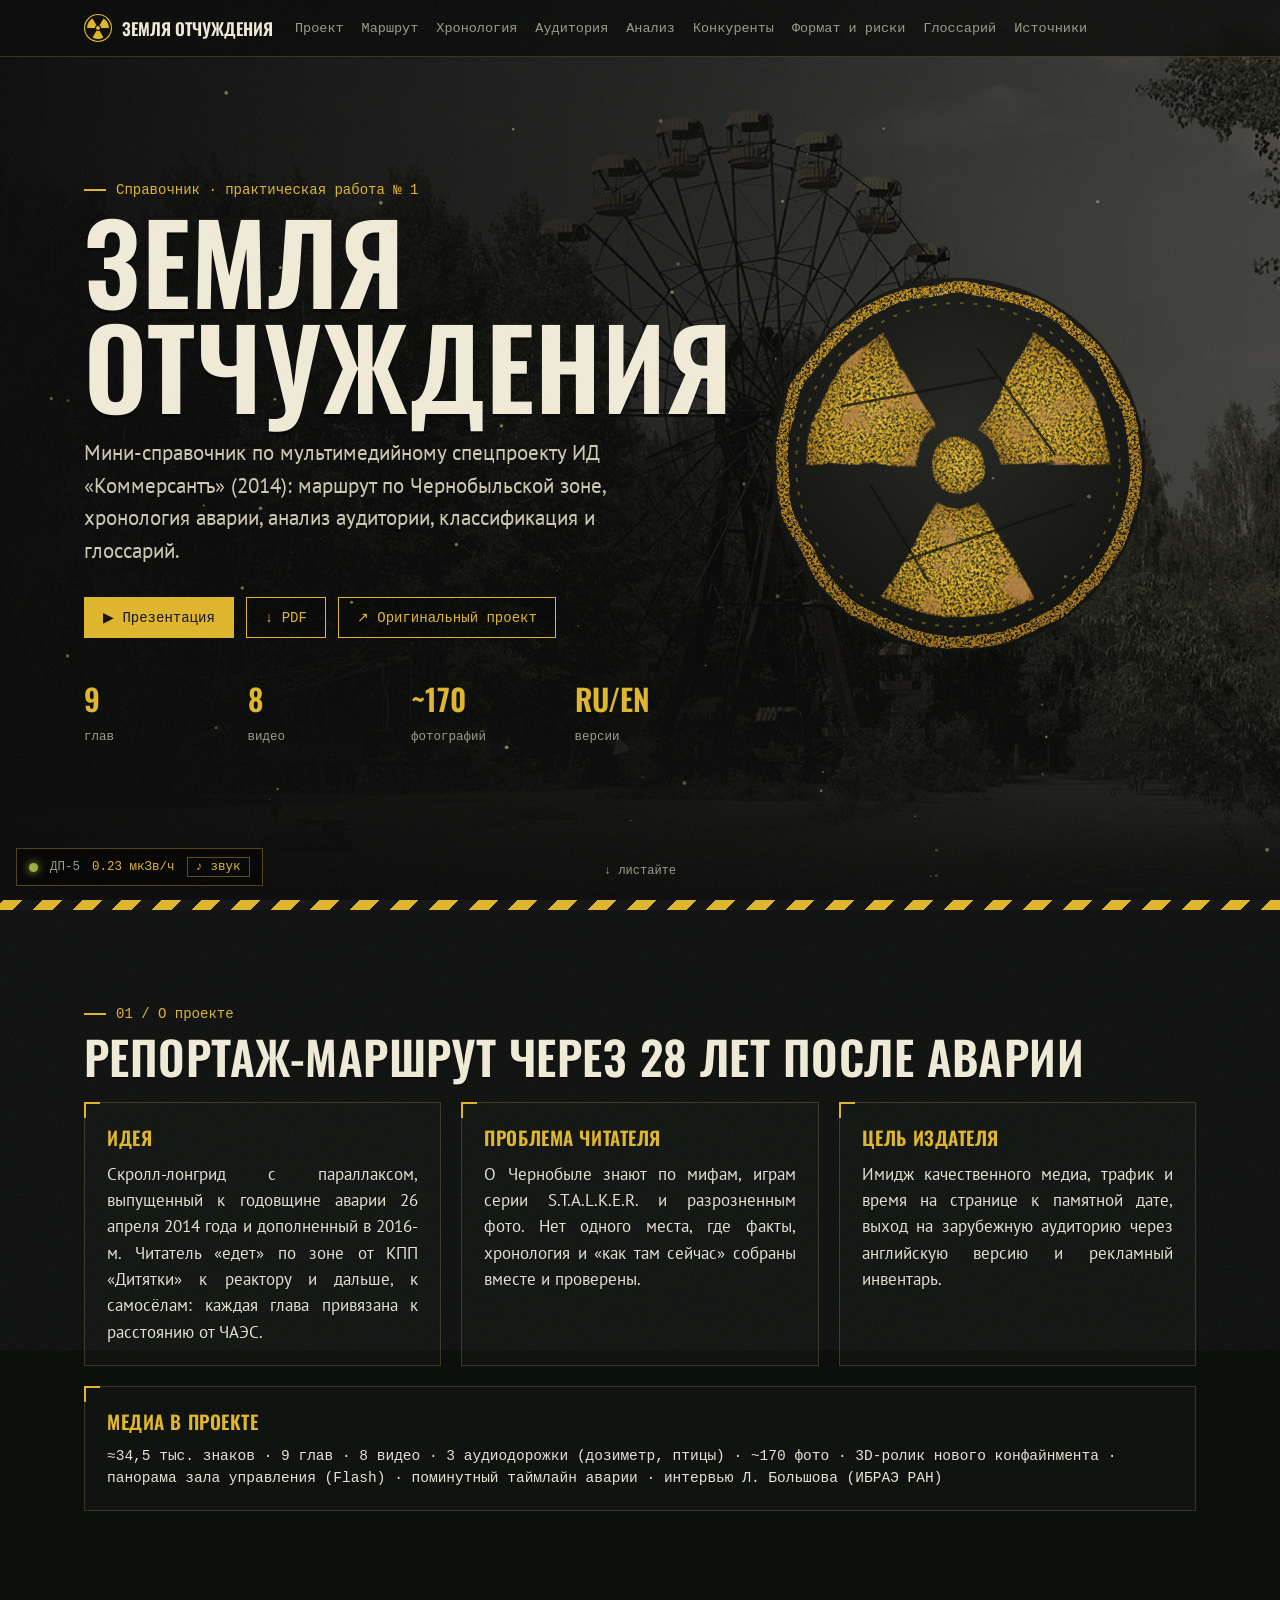
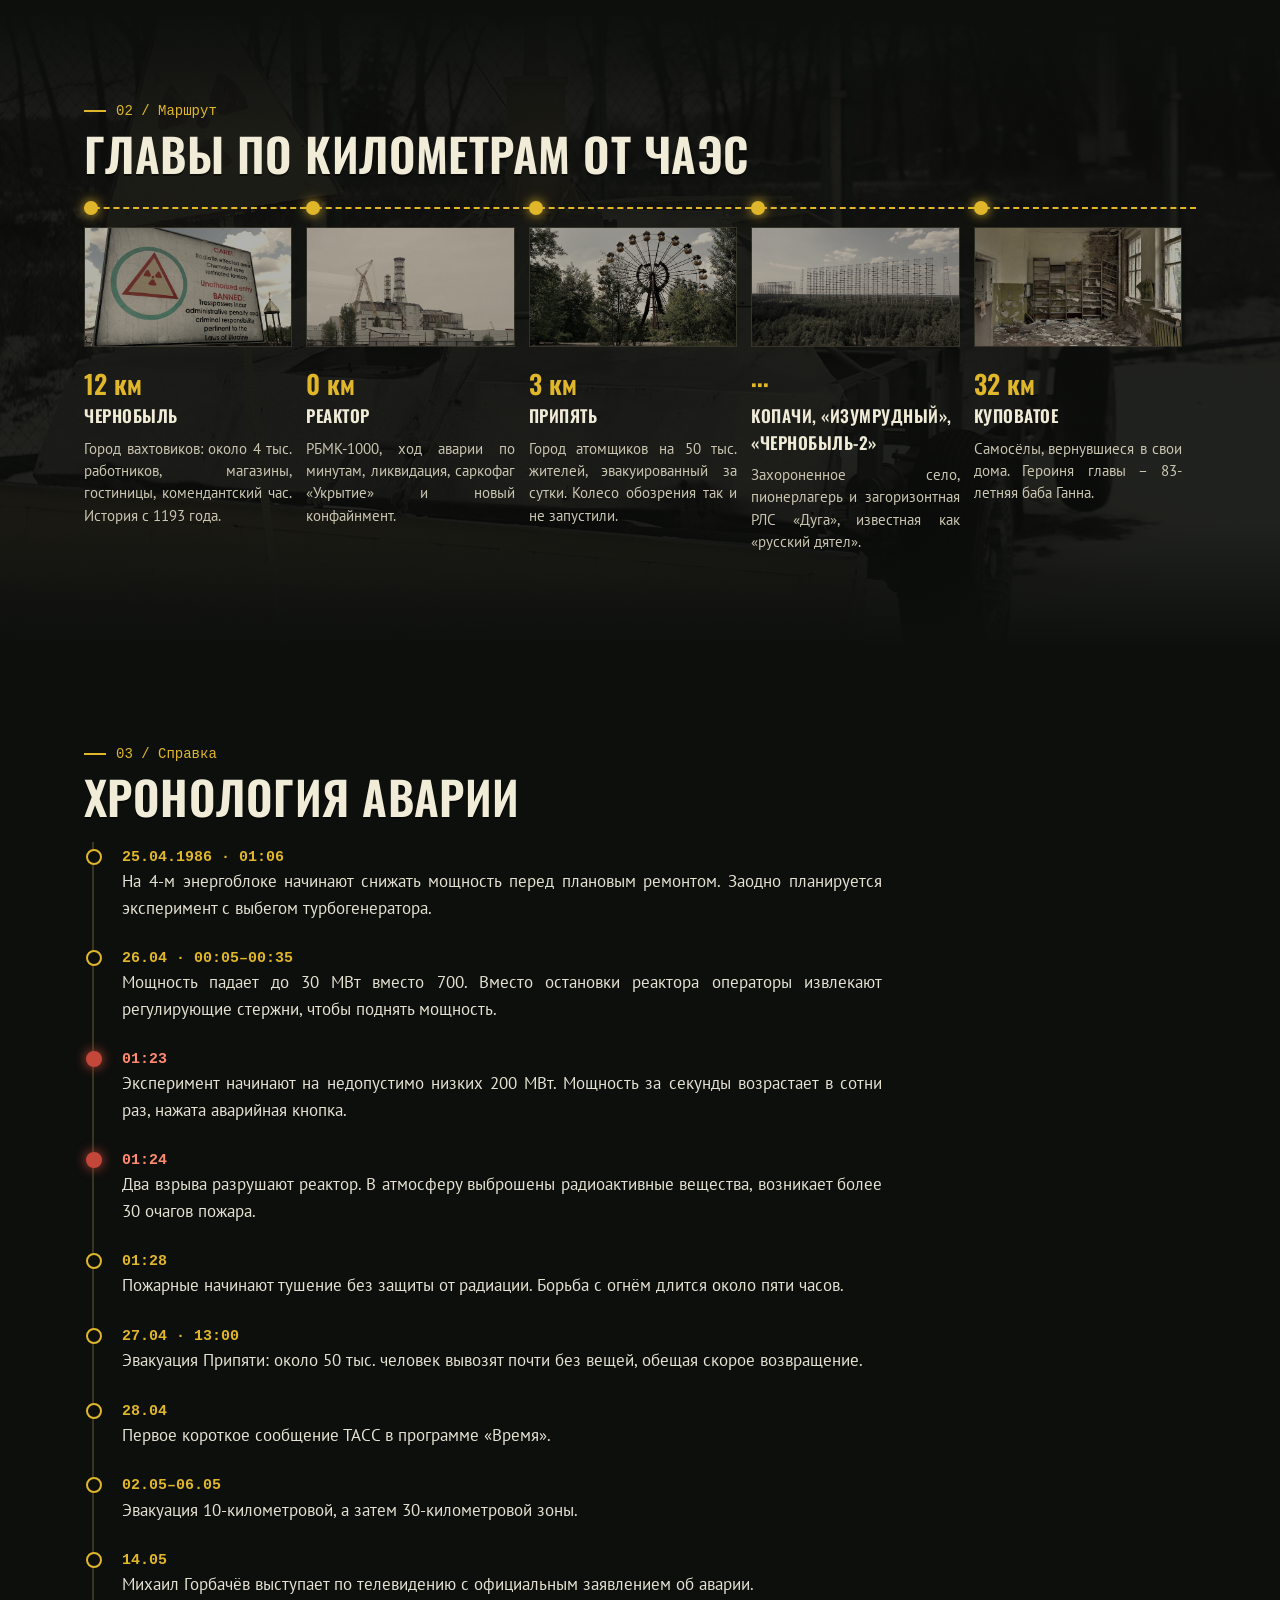
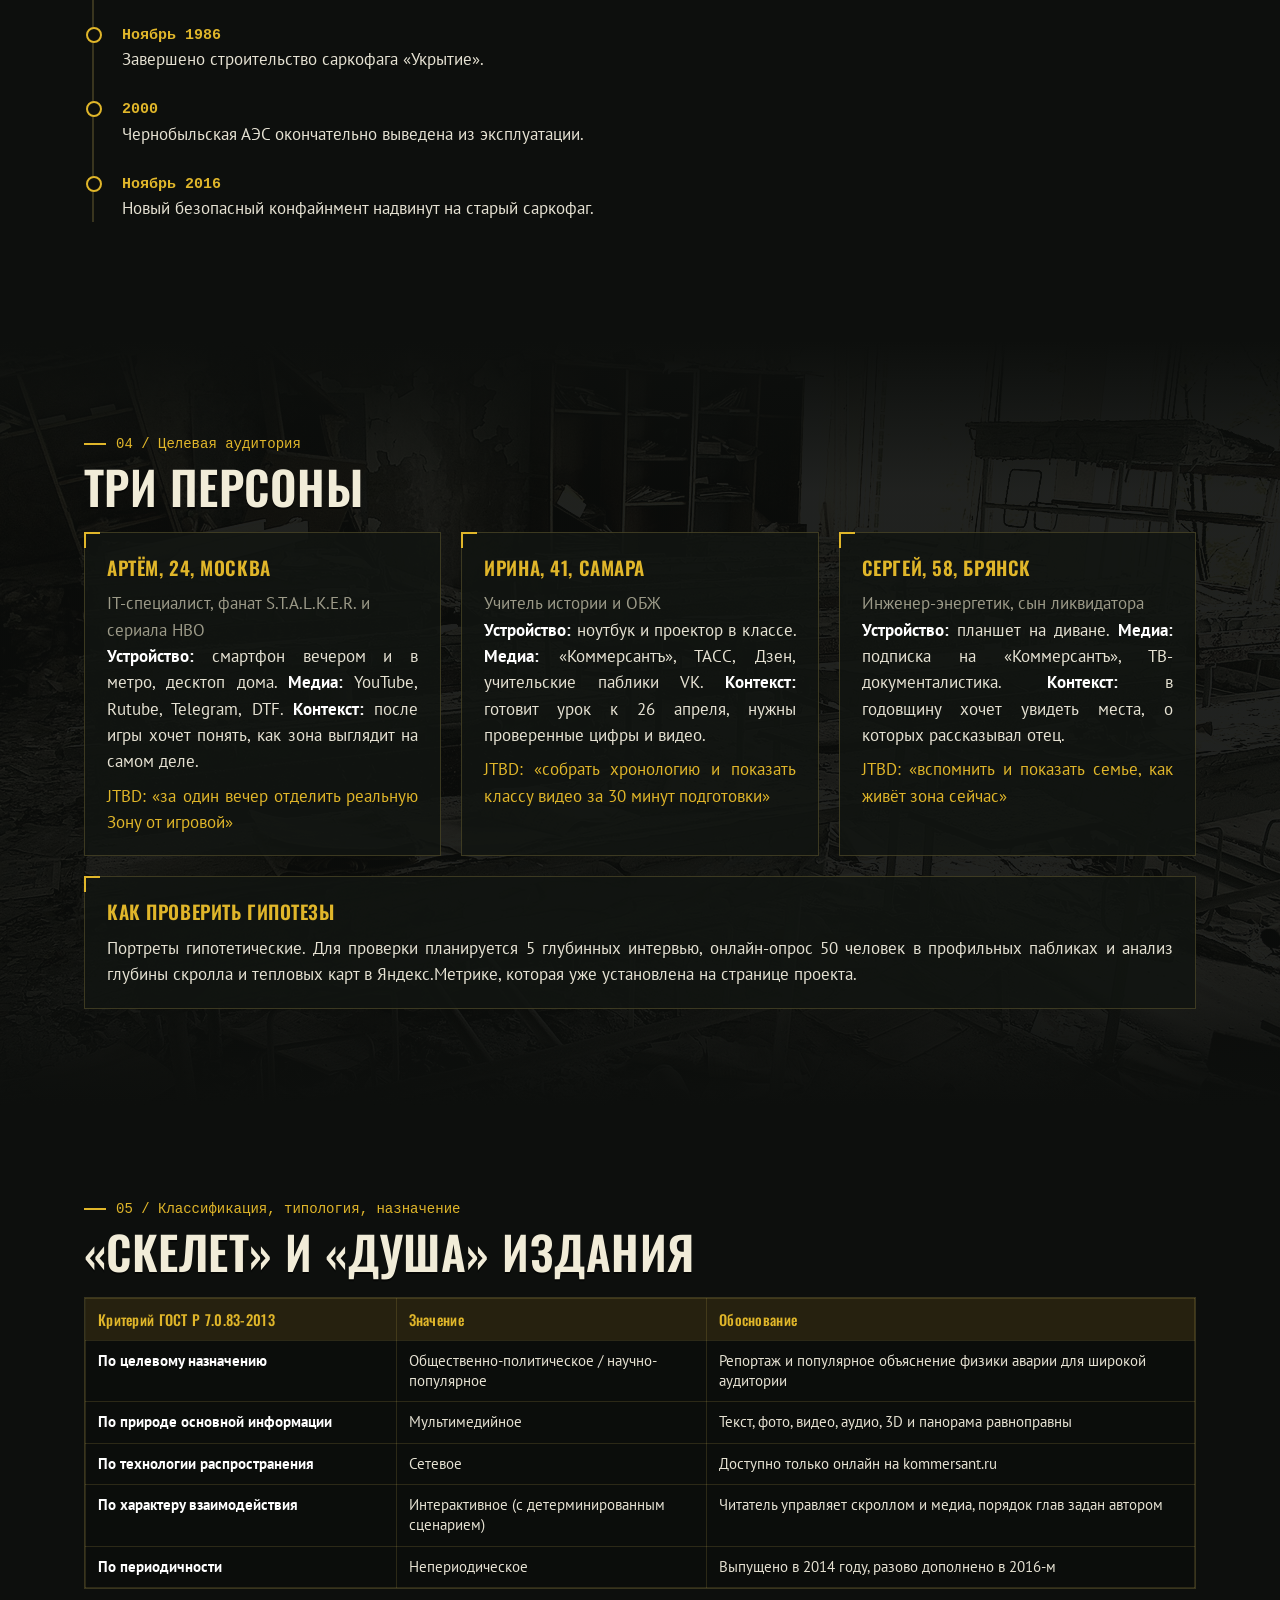
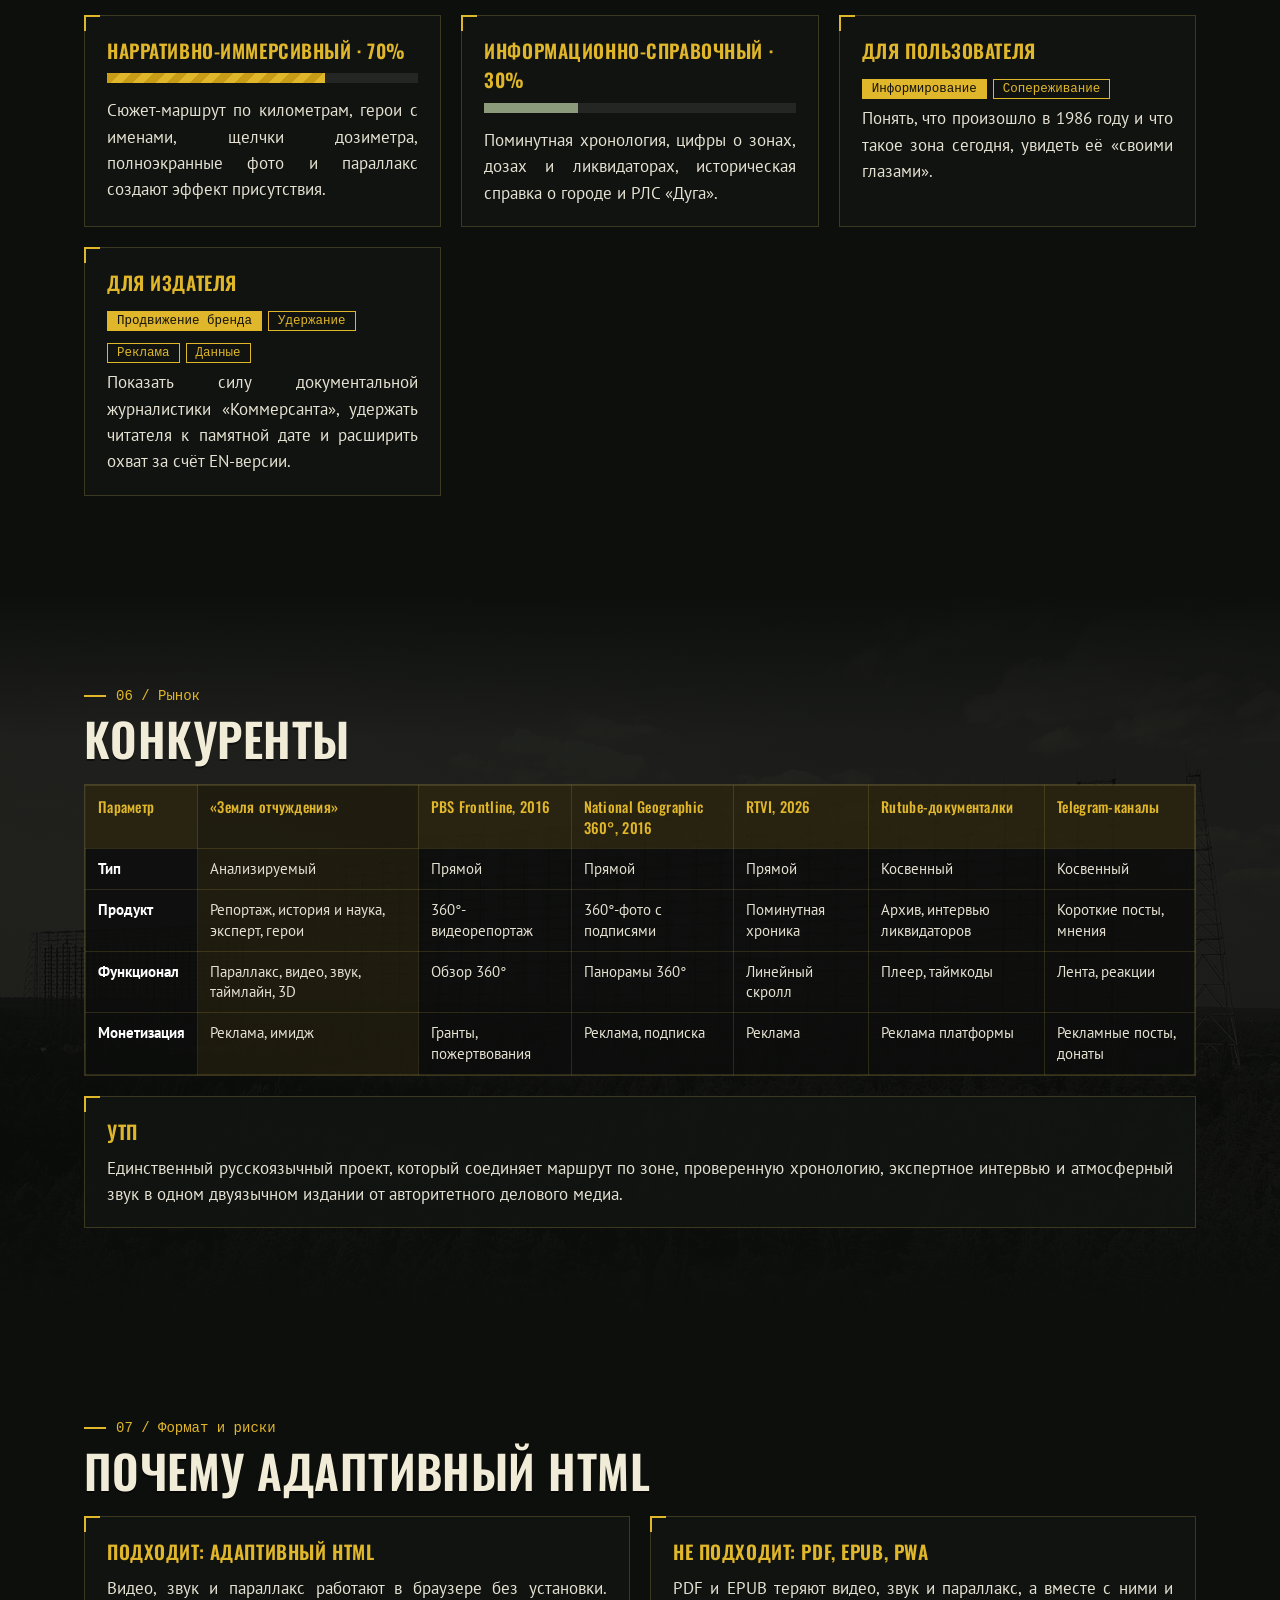
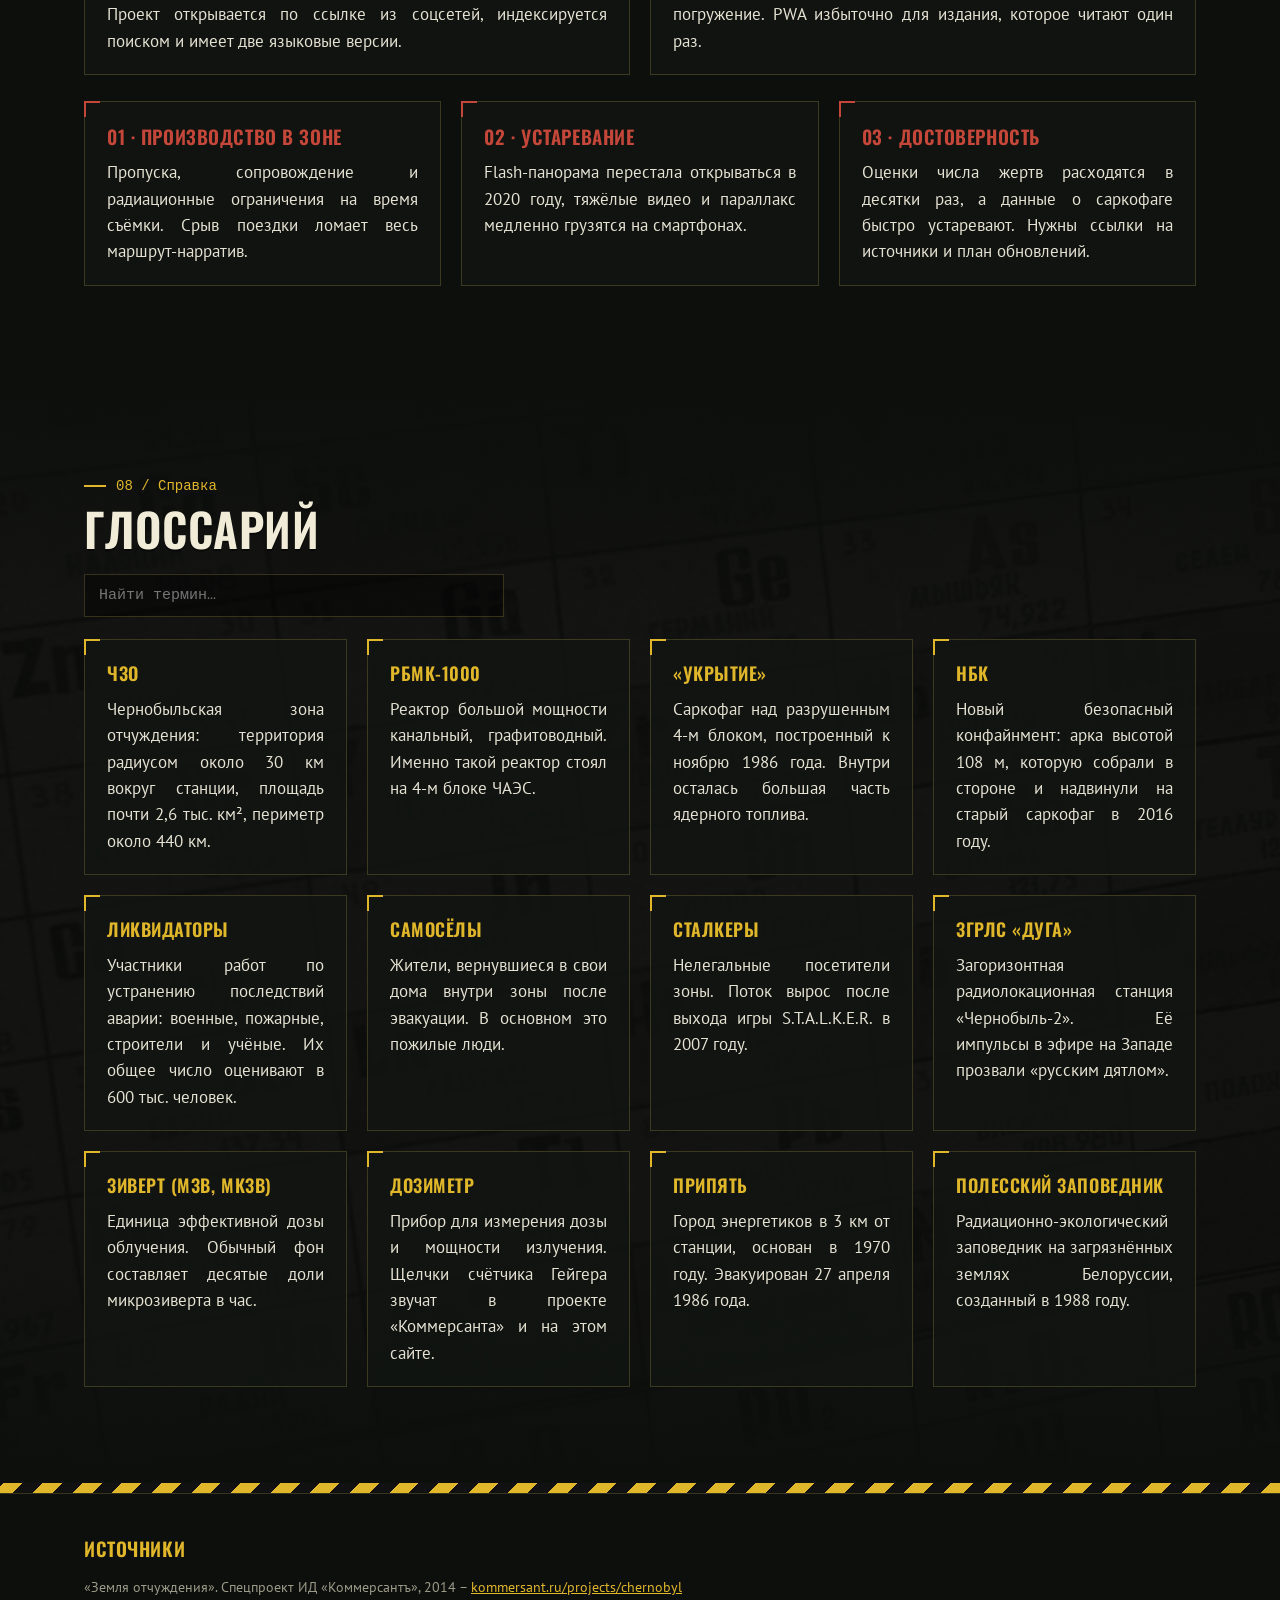
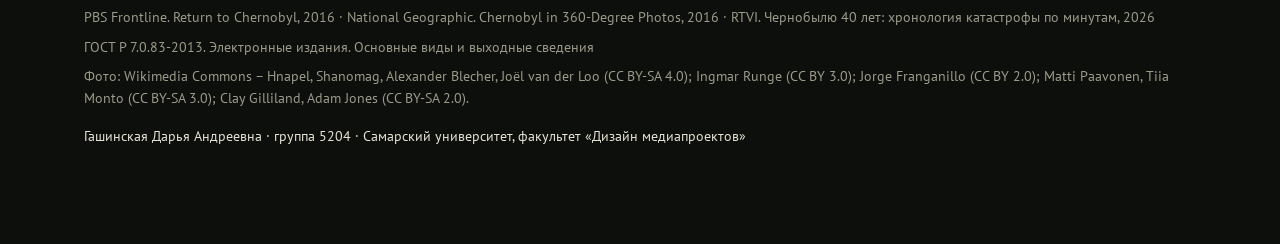
==== index.html @ 079604f8 "Справочник и презентация «Земля отчуждения» Co-Authored-By: Claude Opus 5.5 <noreply@anthropic.com>" ====
<!doctype html>
<html lang="ru">
<head>
<meta charset="utf-8">
<meta name="viewport" content="width=device-width,initial-scale=1">
<title>Земля отчуждения – справочник</title>
<meta name="description" content="Мини-справочник по мультимедийному спецпроекту «Коммерсанта» «Земля отчуждения» (2014): маршрут, хронология аварии, анализ аудитории, классификация и глоссарий.">
<link rel="preconnect" href="https://fonts.googleapis.com">
<link href="https://fonts.googleapis.com/css2?family=Oswald:wght@500;600&family=PT+Sans:wght@400;700&family=PT+Mono&display=swap" rel="stylesheet">
<style>
:root{--bg:#0d0f0d;--panel:rgba(18,21,18,.88);--line:rgba(214,190,90,.22);--ink:#e6e2d3;--muted:#9c9a88;--acc:#e0b62a;--red:#c4473a;--tox:#9bb03a}
*{box-sizing:border-box;margin:0;padding:0}
html{scroll-behavior:smooth;scroll-padding-top:70px}
body{background:var(--bg);color:var(--ink);font:17px/1.55 "PT Sans","Segoe UI",Arial,sans-serif;overflow-x:hidden}
h1,h2,h3{font-family:Oswald,"Arial Narrow",sans-serif;font-weight:600;text-transform:uppercase;letter-spacing:.01em;-webkit-font-smoothing:antialiased;color:#f1ecd8}
h2{font-size:clamp(30px,4.5vw,46px);line-height:1.05;margin-bottom:22px;text-shadow:0 2px 0 rgba(0,0,0,.5)}
h3{font-size:19px;color:var(--acc);margin-bottom:8px;letter-spacing:.03em}
a{color:var(--acc)}
b{color:#fff}
.mono{font-family:"PT Mono",monospace}
.muted{color:var(--muted)}
.wrap{max-width:1160px;margin:0 auto;padding:0 24px}
section{position:relative;padding:96px 0}
.label{font:14px "PT Mono",monospace;color:var(--acc);margin-bottom:10px;display:flex;align-items:center;gap:10px}
.label::before{content:"";width:22px;height:2px;background:var(--acc)}
.card{background:var(--panel);border:1px solid var(--line);padding:20px 22px;position:relative}
.card::before{content:"";position:absolute;left:-1px;top:-1px;width:14px;height:14px;border-left:2px solid var(--acc);border-top:2px solid var(--acc)}
.card p,.card li,.just{text-align:justify;hyphens:auto;-webkit-hyphens:auto}
.grid{display:grid;gap:20px}
.g2{grid-template-columns:repeat(auto-fit,minmax(300px,1fr))}
.g3{grid-template-columns:repeat(auto-fit,minmax(260px,1fr))}
ul{padding-left:20px} li{margin-bottom:6px} li::marker{color:var(--acc)}
.hazard{height:10px;background:repeating-linear-gradient(-45deg,var(--acc) 0 14px,#111 14px 28px);animation:tape 14s linear infinite}
@keyframes tape{to{background-position:396px 0}}
.photo-bg{position:absolute;inset:0;z-index:-1;overflow:hidden}
.photo-bg img{width:100%;height:100%;object-fit:cover;filter:grayscale(.6) sepia(.4) contrast(1.1) brightness(.35)}
.photo-bg::after{content:"";position:absolute;inset:0;background:linear-gradient(180deg,var(--bg) 0%,rgba(13,15,13,.75) 20%,rgba(13,15,13,.75) 80%,var(--bg) 100%)}

/* nav */
nav{position:fixed;top:0;left:0;right:0;z-index:70;background:rgba(8,9,8,.82);backdrop-filter:blur(6px);border-bottom:1px solid var(--line)}
nav .wrap{display:flex;align-items:center;gap:22px;height:56px}
nav .logo{display:flex;align-items:center;gap:10px;font:600 17px Oswald,sans-serif;text-transform:uppercase;color:#f1ecd8;text-decoration:none;white-space:nowrap}
nav .logo svg{width:28px;height:28px}
nav .links{display:flex;gap:18px;overflow-x:auto;scrollbar-width:none;font:13.5px "PT Mono",monospace}
nav .links::-webkit-scrollbar{display:none}
nav .links a{color:var(--muted);text-decoration:none;white-space:nowrap;transition:color .2s}
nav .links a:hover,nav .links a.on{color:var(--acc)}

/* hero */
.hero{min-height:100vh;display:flex;align-items:center;padding:90px 0 60px;overflow:hidden}
.hero .photo-bg img{filter:grayscale(.45) sepia(.45) contrast(1.2) brightness(.5);animation:kb 30s ease-out forwards;object-position:center 40%}
@keyframes kb{from{transform:scale(1.03)}to{transform:scale(1.15) translate(-1.5%,-1%)}}
.hero .photo-bg::after{background:linear-gradient(90deg,rgba(8,9,8,.96) 0%,rgba(8,9,8,.7) 50%,rgba(8,9,8,.3) 100%),linear-gradient(0deg,var(--bg) 0%,transparent 30%)}
.hero .wrap{display:grid;grid-template-columns:1.25fr .9fr;align-items:center;gap:30px;width:100%}
.hero h1{font-size:clamp(54px,9vw,110px);line-height:.95;margin-bottom:20px;text-shadow:0 3px 0 rgba(0,0,0,.55)}
.hero .sub{font-size:clamp(17px,2vw,21px);color:#cfc9b2;max-width:600px}
.hero .rad{width:100%;max-width:420px;justify-self:center;animation:pulse 3.2s ease-in-out infinite}
.hero .rad .spin{animation:spin 60s linear infinite;transform-origin:100px 100px}
@keyframes spin{to{transform:rotate(360deg)}}
@keyframes pulse{0%,100%{filter:drop-shadow(0 0 12px rgba(224,182,42,.25))}50%{filter:drop-shadow(0 0 36px rgba(224,182,42,.6))}}
.btns{display:flex;flex-wrap:wrap;gap:12px;margin-top:30px}
.btn{display:inline-flex;align-items:center;gap:8px;padding:11px 18px;border:1px solid var(--acc);color:var(--acc);text-decoration:none;font:14px "PT Mono",monospace;transition:.2s;background:rgba(0,0,0,.35)}
.btn:hover,.btn.solid{background:var(--acc);color:#111}
.btn.solid:hover{background:#f2c936}
.stats{display:grid;grid-template-columns:repeat(4,1fr);gap:14px;margin-top:38px;max-width:640px}
.stat b{display:block;font:600 30px Oswald,sans-serif;color:var(--acc)}
.stat span{font:12.5px "PT Mono",monospace;color:var(--muted)}
.scroll{position:absolute;left:50%;bottom:22px;transform:translateX(-50%);font:12px "PT Mono",monospace;color:var(--muted);animation:bob 2s infinite}
@keyframes bob{50%{transform:translate(-50%,6px)}}

/* route */
.track{display:grid;grid-template-columns:repeat(5,1fr);gap:0;margin-top:30px}
.stop{border-top:2px dashed var(--acc);padding:18px 14px 0 0;position:relative}
.stop::before{content:"";position:absolute;top:-8px;left:0;width:14px;height:14px;border-radius:50%;background:var(--acc);box-shadow:0 0 12px var(--acc);animation:blink 1.8s infinite}
.stop:nth-child(2)::before{animation-delay:.3s}.stop:nth-child(3)::before{animation-delay:.6s}.stop:nth-child(4)::before{animation-delay:.9s}.stop:nth-child(5)::before{animation-delay:1.2s}
@keyframes blink{50%{opacity:.25;box-shadow:none}}
.stop .km{font:600 26px Oswald,sans-serif;color:var(--acc)}
.stop h3{color:#f1ecd8;font-size:17px}
.stop p{font-size:14.5px;color:#cbc6b2;text-align:justify;hyphens:auto}
.stop img{width:100%;height:120px;object-fit:cover;filter:grayscale(.5) sepia(.35) brightness(.7);margin-bottom:10px;border:1px solid var(--line)}

/* timeline */
.tl{position:relative;margin-left:8px;border-left:2px solid var(--line);padding-left:28px}
.ev{position:relative;margin-bottom:22px}
.ev::before{content:"";position:absolute;left:-36px;top:7px;width:12px;height:12px;background:var(--bg);border:2px solid var(--acc);border-radius:50%}
.ev.hot::before{background:var(--red);border-color:var(--red);box-shadow:0 0 12px var(--red)}
.ev time{font:600 15px "PT Mono",monospace;color:var(--acc)}
.ev.hot time{color:#ff8a70}
.ev p{max-width:760px;text-align:justify;hyphens:auto}

/* tables */
.tbl{overflow-x:auto;border:1px solid var(--line)}
table{border-collapse:collapse;width:100%;min-width:760px;background:rgba(12,14,12,.85)}
th,td{border:1px solid rgba(214,190,90,.16);padding:10px 12px;text-align:left;vertical-align:top;font-size:14.5px;line-height:1.4}
th{background:rgba(224,182,42,.12);color:var(--acc);font:500 14.5px Oswald,sans-serif;letter-spacing:.02em}
td.hl,th.hl{background:rgba(224,182,42,.08)}
.bar{height:10px;background:rgba(255,255,255,.08);margin:6px 0 14px}
.bar i{display:block;height:100%;background:repeating-linear-gradient(-45deg,var(--acc) 0 8px,#c99c18 8px 16px)}
.tag{display:inline-block;font:12.5px "PT Mono",monospace;border:1px solid var(--acc);color:var(--acc);padding:2px 9px;margin:0 6px 6px 0}
.tag.on{background:var(--acc);color:#111}
.risk::before{border-color:var(--red)} .risk h3{color:var(--red)}

/* glossary */
.search{width:100%;max-width:420px;padding:12px 14px;background:rgba(0,0,0,.4);border:1px solid var(--line);color:var(--ink);font:15px "PT Mono",monospace;margin-bottom:22px;outline:none}
.search:focus{border-color:var(--acc)}
.term h3{font-size:18px}
.term.hide{display:none}
.empty{display:none;color:var(--muted);font-family:"PT Mono",monospace}

/* reveal */
.rv{opacity:0;transform:translateY(22px);transition:opacity .8s ease,transform .8s cubic-bezier(.2,.7,.2,1)}
.rv.in{opacity:1;transform:none}

/* atmosphere */
#grain{position:fixed;inset:-50%;z-index:80;pointer-events:none;opacity:.07;background-image:url("data:image/svg+xml,%3Csvg xmlns='http://www.w3.org/2000/svg' width='220' height='220'%3E%3Cfilter id='n'%3E%3CfeTurbulence type='fractalNoise' baseFrequency='.85' numOctaves='3' stitchTiles='stitch'/%3E%3C/filter%3E%3Crect width='100%25' height='100%25' filter='url(%23n)'/%3E%3C/svg%3E");animation:grain .5s steps(4) infinite}
@keyframes grain{0%{transform:translate(0,0)}25%{transform:translate(-3%,2%)}50%{transform:translate(2%,-3%)}75%{transform:translate(-2%,-1%)}}
#dust{position:fixed;inset:0;z-index:60;pointer-events:none}
#hud{position:fixed;left:16px;bottom:14px;z-index:75;font:12.5px "PT Mono",monospace;color:var(--acc);background:rgba(0,0,0,.7);border:1px solid rgba(224,182,42,.35);padding:8px 12px;display:flex;gap:12px;align-items:center}
#hud .dot{width:9px;height:9px;border-radius:50%;background:var(--tox);box-shadow:0 0 8px var(--tox);transition:transform .06s}
#hud.hot .dot{background:var(--red);box-shadow:0 0 10px var(--red)} #hud.hot #dose{color:#ff8a70}
#hud button{background:none;border:1px solid rgba(224,182,42,.4);color:var(--acc);font:inherit;padding:2px 8px;cursor:pointer}
#hud button:hover{background:rgba(224,182,42,.15)}
footer{padding:40px 0 90px;border-top:1px solid var(--line);font-size:14px;color:var(--muted)}
footer p{margin-bottom:8px}

@media (max-width:860px){
  section{padding:70px 0}
  .hero .wrap{grid-template-columns:1fr}
  .hero .rad{max-width:240px;order:-1}
  .stats{grid-template-columns:repeat(2,1fr)}
  .track{grid-template-columns:1fr;gap:26px}
  .stop{border-top:none;border-left:2px dashed var(--acc);padding:0 0 0 22px}
  .stop::before{left:-8px;top:4px}
  nav .logo span{display:none}
}
@media (prefers-reduced-motion:reduce){*{animation:none!important;transition:none!important}.rv{opacity:1;transform:none}}
</style>
</head>
<body>

<svg width="0" height="0" style="position:absolute" aria-hidden="true">
  <defs>
    <filter id="wear" x="-5%" y="-5%" width="110%" height="110%">
      <feTurbulence type="fractalNoise" baseFrequency="0.85" numOctaves="2" seed="11" result="n"/>
      <feColorMatrix in="n" type="matrix" values="0 0 0 0 0  0 0 0 0 0  0 0 0 0 0  0 0 0 -3.2 2.25" result="mask"/>
      <feComposite in="SourceGraphic" in2="mask" operator="in" result="worn"/>
      <feTurbulence type="fractalNoise" baseFrequency="0.03" numOctaves="3" seed="4" result="w"/>
      <feDisplacementMap in="worn" in2="w" scale="5" xChannelSelector="R" yChannelSelector="G"/>
    </filter>
    <filter id="rust" x="0" y="0" width="100%" height="100%">
      <feTurbulence type="fractalNoise" baseFrequency="0.045" numOctaves="4" seed="7" result="t"/>
      <feColorMatrix in="t" type="matrix" values="0 0 0 0 0.45  0 0 0 0 0.22  0 0 0 0 0.06  0 0 0 -5 2.3" result="spots"/>
      <feComposite in="spots" in2="SourceAlpha" operator="in"/>
    </filter>
    <radialGradient id="paint" cx="50%" cy="45%" r="60%"><stop offset="0" stop-color="#f2c936"/><stop offset=".65" stop-color="#d9a624"/><stop offset="1" stop-color="#9a6a1a"/></radialGradient>
    <radialGradient id="disc" cx="50%" cy="40%" r="65%"><stop offset="0" stop-color="#232520"/><stop offset="1" stop-color="#0b0c0a"/></radialGradient>
    <g id="blades">
      <path id="blade" d="M89 80.95 L61 32.45 A78 78 0 0 1 139 32.45 L111 80.95 A22 22 0 0 0 89 80.95 Z"/>
      <use href="#blade" transform="rotate(120 100 100)"/><use href="#blade" transform="rotate(240 100 100)"/>
      <circle cx="100" cy="100" r="14"/>
    </g>
    <symbol id="radsign" viewBox="0 0 200 200">
      <circle cx="100" cy="100" r="96" fill="url(#disc)"/>
      <circle cx="100" cy="100" r="91" fill="none" stroke="url(#paint)" stroke-width="6" filter="url(#wear)"/>
      <circle cx="100" cy="100" r="83" fill="none" stroke="#e0b62a" stroke-opacity=".35" stroke-width="1" stroke-dasharray="2 5"/>
      <g class="spin">
        <g transform="rotate(60 100 100)">
          <g filter="url(#wear)"><use href="#blades" fill="url(#paint)"/></g>
          <g filter="url(#rust)" opacity=".9"><use href="#blades" fill="#000"/></g>
        </g>
        <g stroke="#0b0c0a" stroke-width="1.3" opacity=".75">
          <line x1="40" y1="70" x2="120" y2="55"/><line x1="70" y1="150" x2="160" y2="120"/>
          <line x1="110" y1="40" x2="150" y2="95"/><line x1="55" y1="110" x2="85" y2="160"/>
        </g>
      </g>
    </symbol>
    <symbol id="radsmall" viewBox="0 0 200 200">
      <circle cx="100" cy="100" r="96" fill="#0b0c0a" stroke="#e0b62a" stroke-width="8"/>
      <g transform="rotate(60 100 100)"><use href="#blades" fill="#e0b62a"/></g>
    </symbol>
  </defs>
</svg>

<nav>
  <div class="wrap">
    <a class="logo" href="#top"><svg><use href="#radsmall"/></svg><span>Земля отчуждения</span></a>
    <div class="links">
      <a href="#project">Проект</a><a href="#route">Маршрут</a><a href="#chronicle">Хронология</a><a href="#audience">Аудитория</a><a href="#analysis">Анализ</a><a href="#market">Конкуренты</a><a href="#format">Формат и риски</a><a href="#glossary">Глоссарий</a><a href="#sources">Источники</a>
    </div>
  </div>
</nav>

<header class="hero" id="top">
  <div class="photo-bg"><img src="img/wheel2.jpg" alt="Колесо обозрения в Припяти"></div>
  <div class="wrap">
    <div>
      <div class="label">Справочник · практическая работа № 1</div>
      <h1>Земля<br>отчуждения</h1>
      <p class="sub">Мини-справочник по мультимедийному спецпроекту ИД «Коммерсантъ» (2014): маршрут по Чернобыльской зоне, хронология аварии, анализ аудитории, классификация и глоссарий.</p>
      <div class="btns">
        <a class="btn solid" href="presentation.html">▶ Презентация</a>
        <a class="btn" href="pr1-zemlya-otchuzhdeniya.pdf" download>↓ PDF</a>
        <a class="btn" href="https://www.kommersant.ru/projects/chernobyl" target="_blank" rel="noopener">↗ Оригинальный проект</a>
      </div>
      <div class="stats">
        <div class="stat"><b>9</b><span>глав</span></div>
        <div class="stat"><b>8</b><span>видео</span></div>
        <div class="stat"><b>~170</b><span>фотографий</span></div>
        <div class="stat"><b>RU/EN</b><span>версии</span></div>
      </div>
    </div>
    <svg class="rad" viewBox="0 0 200 200"><use href="#radsign"/></svg>
  </div>
  <div class="scroll">↓ листайте</div>
</header>
<div class="hazard"></div>

<!-- Проект -->
<section id="project">
  <div class="wrap">
    <div class="label rv">01 / О проекте</div>
    <h2 class="rv">Репортаж-маршрут через 28 лет после аварии</h2>
    <div class="grid g3">
      <div class="card rv"><h3>Идея</h3><p>Скролл-лонгрид с параллаксом, выпущенный к годовщине аварии 26 апреля 2014 года и дополненный в 2016-м. Читатель «едет» по зоне от КПП «Дитятки» к реактору и дальше, к самосёлам: каждая глава привязана к расстоянию от ЧАЭС.</p></div>
      <div class="card rv"><h3>Проблема читателя</h3><p>О Чернобыле знают по мифам, играм серии S.T.A.L.K.E.R. и разрозненным фото. Нет одного места, где факты, хронология и «как там сейчас» собраны вместе и проверены.</p></div>
      <div class="card rv"><h3>Цель издателя</h3><p>Имидж качественного медиа, трафик и время на странице к памятной дате, выход на зарубежную аудиторию через английскую версию и рекламный инвентарь.</p></div>
    </div>
    <div class="card rv" style="margin-top:20px"><h3>Медиа в проекте</h3><p class="mono" style="font-size:14.5px;text-align:left">≈34,5 тыс. знаков · 9 глав · 8 видео · 3 аудиодорожки (дозиметр, птицы) · ~170 фото · 3D-ролик нового конфайнмента · панорама зала управления (Flash) · поминутный таймлайн аварии · интервью Л. Большова (ИБРАЭ РАН)</p></div>
  </div>
</section>

<!-- Маршрут -->
<section id="route">
  <div class="photo-bg"><img src="img/zone23.jpg" alt=""></div>
  <div class="wrap">
    <div class="label rv">02 / Маршрут</div>
    <h2 class="rv">Главы по километрам от ЧАЭС</h2>
    <div class="track">
      <div class="stop rv"><img src="img/sign.jpg" alt="Знак на въезде в зону"><div class="km">12 км</div><h3>Чернобыль</h3><p>Город вахтовиков: около 4 тыс. работников, магазины, гостиницы, комендантский час. История с 1193 года.</p></div>
      <div class="stop rv"><img src="img/reactor.jpg" alt="4-й энергоблок"><div class="km">0 км</div><h3>Реактор</h3><p>РБМК-1000, ход аварии по минутам, ликвидация, саркофаг «Укрытие» и новый конфайнмент.</p></div>
      <div class="stop rv"><img src="img/wheel.jpg" alt="Припять"><div class="km">3 км</div><h3>Припять</h3><p>Город атомщиков на 50 тыс. жителей, эвакуированный за сутки. Колесо обозрения так и не запустили.</p></div>
      <div class="stop rv"><img src="img/duga.jpg" alt="РЛС Дуга"><div class="km">···</div><h3>Копачи, «Изумрудный», «Чернобыль-2»</h3><p>Захороненное село, пионерлагерь и загоризонтная РЛС «Дуга», известная как «русский дятел».</p></div>
      <div class="stop rv"><img src="img/kopachi.jpg" alt="Детский сад в Копачах"><div class="km">32 км</div><h3>Куповатое</h3><p>Самосёлы, вернувшиеся в свои дома. Героиня главы – 83-летняя баба Ганна.</p></div>
    </div>
  </div>
</section>

<!-- Хронология -->
<section id="chronicle">
  <div class="wrap">
    <div class="label rv">03 / Справка</div>
    <h2 class="rv">Хронология аварии</h2>
    <div class="tl">
      <div class="ev rv"><time>25.04.1986 · 01:06</time><p>На 4-м энергоблоке начинают снижать мощность перед плановым ремонтом. Заодно планируется эксперимент с выбегом турбогенератора.</p></div>
      <div class="ev rv"><time>26.04 · 00:05–00:35</time><p>Мощность падает до 30 МВт вместо 700. Вместо остановки реактора операторы извлекают регулирующие стержни, чтобы поднять мощность.</p></div>
      <div class="ev hot rv"><time>01:23</time><p>Эксперимент начинают на недопустимо низких 200 МВт. Мощность за секунды возрастает в сотни раз, нажата аварийная кнопка.</p></div>
      <div class="ev hot rv"><time>01:24</time><p>Два взрыва разрушают реактор. В атмосферу выброшены радиоактивные вещества, возникает более 30 очагов пожара.</p></div>
      <div class="ev rv"><time>01:28</time><p>Пожарные начинают тушение без защиты от радиации. Борьба с огнём длится около пяти часов.</p></div>
      <div class="ev rv"><time>27.04 · 13:00</time><p>Эвакуация Припяти: около 50 тыс. человек вывозят почти без вещей, обещая скорое возвращение.</p></div>
      <div class="ev rv"><time>28.04</time><p>Первое короткое сообщение ТАСС в программе «Время».</p></div>
      <div class="ev rv"><time>02.05–06.05</time><p>Эвакуация 10-километровой, а затем 30-километровой зоны.</p></div>
      <div class="ev rv"><time>14.05</time><p>Михаил Горбачёв выступает по телевидению с официальным заявлением об аварии.</p></div>
      <div class="ev rv"><time>Ноябрь 1986</time><p>Завершено строительство саркофага «Укрытие».</p></div>
      <div class="ev rv"><time>2000</time><p>Чернобыльская АЭС окончательно выведена из эксплуатации.</p></div>
      <div class="ev rv"><time>Ноябрь 2016</time><p>Новый безопасный конфайнмент надвинут на старый саркофаг.</p></div>
    </div>
  </div>
</section>

<!-- Аудитория -->
<section id="audience">
  <div class="photo-bg"><img src="img/pschool.jpg" alt=""></div>
  <div class="wrap">
    <div class="label rv">04 / Целевая аудитория</div>
    <h2 class="rv">Три персоны</h2>
    <div class="grid g3">
      <div class="card rv"><h3>Артём, 24, Москва</h3><p class="muted" style="text-align:left">IT-специалист, фанат S.T.A.L.K.E.R. и сериала HBO</p><p><b>Устройство:</b> смартфон вечером и в метро, десктоп дома. <b>Медиа:</b> YouTube, Rutube, Telegram, DTF. <b>Контекст:</b> после игры хочет понять, как зона выглядит на самом деле.</p><p style="color:var(--acc);margin-top:8px">JTBD: «за один вечер отделить реальную Зону от игровой»</p></div>
      <div class="card rv"><h3>Ирина, 41, Самара</h3><p class="muted" style="text-align:left">Учитель истории и ОБЖ</p><p><b>Устройство:</b> ноутбук и проектор в классе. <b>Медиа:</b> «Коммерсантъ», ТАСС, Дзен, учительские паблики VK. <b>Контекст:</b> готовит урок к 26 апреля, нужны проверенные цифры и видео.</p><p style="color:var(--acc);margin-top:8px">JTBD: «собрать хронологию и показать классу видео за 30 минут подготовки»</p></div>
      <div class="card rv"><h3>Сергей, 58, Брянск</h3><p class="muted" style="text-align:left">Инженер-энергетик, сын ликвидатора</p><p><b>Устройство:</b> планшет на диване. <b>Медиа:</b> подписка на «Коммерсантъ», ТВ-документалистика. <b>Контекст:</b> в годовщину хочет увидеть места, о которых рассказывал отец.</p><p style="color:var(--acc);margin-top:8px">JTBD: «вспомнить и показать семье, как живёт зона сейчас»</p></div>
    </div>
    <div class="card rv" style="margin-top:20px"><h3>Как проверить гипотезы</h3><p>Портреты гипотетические. Для проверки планируется 5 глубинных интервью, онлайн-опрос 50 человек в профильных пабликах и анализ глубины скролла и тепловых карт в Яндекс.Метрике, которая уже установлена на странице проекта.</p></div>
  </div>
</section>

<!-- Анализ -->
<section id="analysis">
  <div class="wrap">
    <div class="label rv">05 / Классификация, типология, назначение</div>
    <h2 class="rv">«Скелет» и «душа» издания</h2>
    <div class="tbl rv" style="margin-bottom:26px">
      <table>
        <tr><th style="width:28%">Критерий ГОСТ Р 7.0.83-2013</th><th style="width:28%">Значение</th><th>Обоснование</th></tr>
        <tr><td><b>По целевому назначению</b></td><td>Общественно-политическое / научно-популярное</td><td>Репортаж и популярное объяснение физики аварии для широкой аудитории</td></tr>
        <tr><td><b>По природе основной информации</b></td><td>Мультимедийное</td><td>Текст, фото, видео, аудио, 3D и панорама равноправны</td></tr>
        <tr><td><b>По технологии распространения</b></td><td>Сетевое</td><td>Доступно только онлайн на kommersant.ru</td></tr>
        <tr><td><b>По характеру взаимодействия</b></td><td>Интерактивное (с детерминированным сценарием)</td><td>Читатель управляет скроллом и медиа, порядок глав задан автором</td></tr>
        <tr><td><b>По периодичности</b></td><td>Непериодическое</td><td>Выпущено в 2014 году, разово дополнено в 2016-м</td></tr>
      </table>
    </div>
    <div class="grid g2">
      <div class="card rv"><h3>Нарративно-иммерсивный · 70%</h3><div class="bar"><i style="width:70%"></i></div><p>Сюжет-маршрут по километрам, герои с именами, щелчки дозиметра, полноэкранные фото и параллакс создают эффект присутствия.</p></div>
      <div class="card rv"><h3>Информационно-справочный · 30%</h3><div class="bar"><i style="width:30%;background:#8a9a7a"></i></div><p>Поминутная хронология, цифры о зонах, дозах и ликвидаторах, историческая справка о городе и РЛС «Дуга».</p></div>
      <div class="card rv"><h3>Для пользователя</h3><p style="text-align:left"><span class="tag on">Информирование</span><span class="tag">Сопереживание</span></p><p>Понять, что произошло в 1986 году и что такое зона сегодня, увидеть её «своими глазами».</p></div>
      <div class="card rv"><h3>Для издателя</h3><p style="text-align:left"><span class="tag on">Продвижение бренда</span><span class="tag">Удержание</span><span class="tag">Реклама</span><span class="tag">Данные</span></p><p>Показать силу документальной журналистики «Коммерсанта», удержать читателя к памятной дате и расширить охват за счёт EN-версии.</p></div>
    </div>
  </div>
</section>

<!-- Конкуренты -->
<section id="market">
  <div class="photo-bg"><img src="img/duga.jpg" alt=""></div>
  <div class="wrap">
    <div class="label rv">06 / Рынок</div>
    <h2 class="rv">Конкуренты</h2>
    <div class="tbl rv">
      <table>
        <tr><th>Параметр</th><th class="hl">«Земля отчуждения»</th><th>PBS Frontline, 2016</th><th>National Geographic 360°, 2016</th><th>RTVI, 2026</th><th>Rutube-документалки</th><th>Telegram-каналы</th></tr>
        <tr><td><b>Тип</b></td><td class="hl">Анализируемый</td><td>Прямой</td><td>Прямой</td><td>Прямой</td><td>Косвенный</td><td>Косвенный</td></tr>
        <tr><td><b>Продукт</b></td><td class="hl">Репортаж, история и наука, эксперт, герои</td><td>360°-видеорепортаж</td><td>360°-фото с подписями</td><td>Поминутная хроника</td><td>Архив, интервью ликвидаторов</td><td>Короткие посты, мнения</td></tr>
        <tr><td><b>Функционал</b></td><td class="hl">Параллакс, видео, звук, таймлайн, 3D</td><td>Обзор 360°</td><td>Панорамы 360°</td><td>Линейный скролл</td><td>Плеер, таймкоды</td><td>Лента, реакции</td></tr>
        <tr><td><b>Монетизация</b></td><td class="hl">Реклама, имидж</td><td>Гранты, пожертвования</td><td>Реклама, подписка</td><td>Реклама</td><td>Реклама платформы</td><td>Рекламные посты, донаты</td></tr>
      </table>
    </div>
    <div class="card rv" style="margin-top:20px"><h3>УТП</h3><p>Единственный русскоязычный проект, который соединяет маршрут по зоне, проверенную хронологию, экспертное интервью и атмосферный звук в одном двуязычном издании от авторитетного делового медиа.</p></div>
  </div>
</section>

<!-- Формат и риски -->
<section id="format">
  <div class="wrap">
    <div class="label rv">07 / Формат и риски</div>
    <h2 class="rv">Почему адаптивный HTML</h2>
    <div class="grid g2" style="margin-bottom:26px">
      <div class="card rv"><h3>Подходит: адаптивный HTML</h3><p>Видео, звук и параллакс работают в браузере без установки. Проект открывается по ссылке из соцсетей, индексируется поиском и имеет две языковые версии.</p></div>
      <div class="card rv"><h3>Не подходит: PDF, EPUB, PWA</h3><p>PDF и EPUB теряют видео, звук и параллакс, а вместе с ними и погружение. PWA избыточно для издания, которое читают один раз.</p></div>
    </div>
    <div class="grid g3">
      <div class="card risk rv"><h3>01 · Производство в зоне</h3><p>Пропуска, сопровождение и радиационные ограничения на время съёмки. Срыв поездки ломает весь маршрут-нарратив.</p></div>
      <div class="card risk rv"><h3>02 · Устаревание</h3><p>Flash-панорама перестала открываться в 2020 году, тяжёлые видео и параллакс медленно грузятся на смартфонах.</p></div>
      <div class="card risk rv"><h3>03 · Достоверность</h3><p>Оценки числа жертв расходятся в десятки раз, а данные о саркофаге быстро устаревают. Нужны ссылки на источники и план обновлений.</p></div>
    </div>
  </div>
</section>

<!-- Глоссарий -->
<section id="glossary">
  <div class="photo-bg"><img src="img/periodic.jpg" alt=""></div>
  <div class="wrap">
    <div class="label rv">08 / Справка</div>
    <h2 class="rv">Глоссарий</h2>
    <input class="search rv" id="q" type="search" placeholder="Найти термин…" aria-label="Поиск по глоссарию">
    <div class="grid g3" id="terms">
      <div class="card term"><h3>ЧЗО</h3><p>Чернобыльская зона отчуждения: территория радиусом около 30 км вокруг станции, площадь почти 2,6 тыс. км², периметр около 440 км.</p></div>
      <div class="card term"><h3>РБМК-1000</h3><p>Реактор большой мощности канальный, графитоводный. Именно такой реактор стоял на 4-м блоке ЧАЭС.</p></div>
      <div class="card term"><h3>«Укрытие»</h3><p>Саркофаг над разрушенным 4-м блоком, построенный к ноябрю 1986 года. Внутри осталась большая часть ядерного топлива.</p></div>
      <div class="card term"><h3>НБК</h3><p>Новый безопасный конфайнмент: арка высотой 108 м, которую собрали в стороне и надвинули на старый саркофаг в 2016 году.</p></div>
      <div class="card term"><h3>Ликвидаторы</h3><p>Участники работ по устранению последствий аварии: военные, пожарные, строители и учёные. Их общее число оценивают в 600 тыс. человек.</p></div>
      <div class="card term"><h3>Самосёлы</h3><p>Жители, вернувшиеся в свои дома внутри зоны после эвакуации. В основном это пожилые люди.</p></div>
      <div class="card term"><h3>Сталкеры</h3><p>Нелегальные посетители зоны. Поток вырос после выхода игры S.T.A.L.K.E.R. в 2007 году.</p></div>
      <div class="card term"><h3>ЗГРЛС «Дуга»</h3><p>Загоризонтная радиолокационная станция «Чернобыль-2». Её импульсы в эфире на Западе прозвали «русским дятлом».</p></div>
      <div class="card term"><h3>Зиверт (мЗв, мкЗв)</h3><p>Единица эффективной дозы облучения. Обычный фон составляет десятые доли микрозиверта в час.</p></div>
      <div class="card term"><h3>Дозиметр</h3><p>Прибор для измерения дозы и мощности излучения. Щелчки счётчика Гейгера звучат в проекте «Коммерсанта» и на этом сайте.</p></div>
      <div class="card term"><h3>Припять</h3><p>Город энергетиков в 3 км от станции, основан в 1970 году. Эвакуирован 27 апреля 1986 года.</p></div>
      <div class="card term"><h3>Полесский заповедник</h3><p>Радиационно-экологический заповедник на загрязнённых землях Белоруссии, созданный в 1988 году.</p></div>
    </div>
    <p class="empty" id="empty">Ничего не найдено.</p>
  </div>
</section>

<div class="hazard"></div>
<footer id="sources">
  <div class="wrap">
    <h3 style="margin-bottom:14px">Источники</h3>
    <p>«Земля отчуждения». Спецпроект ИД «Коммерсантъ», 2014 – <a href="https://www.kommersant.ru/projects/chernobyl" target="_blank" rel="noopener">kommersant.ru/projects/chernobyl</a></p>
    <p>PBS Frontline. Return to Chernobyl, 2016 · National Geographic. Chernobyl in 360-Degree Photos, 2016 · RTVI. Чернобылю 40 лет: хронология катастрофы по минутам, 2026</p>
    <p>ГОСТ Р 7.0.83-2013. Электронные издания. Основные виды и выходные сведения</p>
    <p>Фото: Wikimedia Commons – Hnapel, Shanomag, Alexander Blecher, Joël van der Loo (CC BY-SA 4.0); Ingmar Runge (CC BY 3.0); Jorge Franganillo (CC BY 2.0); Matti Paavonen, Tiia Monto (CC BY-SA 3.0); Clay Gilliland, Adam Jones (CC BY-SA 2.0).</p>
    <p style="margin-top:16px;color:var(--ink)">Гашинская Дарья Андреевна · группа 5204 · Самарский университет, факультет «Дизайн медиапроектов»</p>
  </div>
</footer>

<div id="grain"></div>
<canvas id="dust"></canvas>
<div id="hud"><span class="dot"></span><span class="mono" style="color:var(--muted)">ДП-5</span><span id="dose">0.14 мкЗв/ч</span><button id="snd" type="button">♪ звук</button></div>

<script src="assets/geiger.js"></script>
<script>
(function(){
  /* scroll reveal */
  const io=new IntersectionObserver(es=>es.forEach(e=>{if(e.isIntersecting){e.target.classList.add('in');io.unobserve(e.target);}}),{threshold:.12});
  document.querySelectorAll('.rv').forEach((el,i)=>{el.style.transitionDelay=((i%3)*0.08)+'s';io.observe(el);});

  /* active nav */
  const links=[...document.querySelectorAll('nav .links a')];
  const secs=links.map(a=>document.querySelector(a.getAttribute('href')));
  /* hot zones: timeline explosion + reactor stop */
  const hud=document.getElementById('hud'),dose=document.getElementById('dose');
  let hot=false;
  function onScroll(){
    const y=scrollY+120;let k=-1;
    secs.forEach((s,i)=>{if(s&&s.offsetTop<=y)k=i;});
    links.forEach((a,i)=>a.classList.toggle('on',i===k));
    const ch=document.getElementById('chronicle');
    hot=y>ch.offsetTop+200&&y<ch.offsetTop+ch.offsetHeight*.6;
    hud.classList.toggle('hot',hot);Geiger.setRate(hot?28:2.2);
  }
  addEventListener('scroll',onScroll,{passive:true});onScroll();

  /* dosimeter */
  setInterval(()=>{const v=hot?(2.8+Math.random()*3.4):(0.11+Math.random()*0.12);dose.textContent=v.toFixed(2)+' мкЗв/ч';},400);
  document.getElementById('snd').addEventListener('click',e=>{const on=Geiger.toggle();e.target.textContent=on?'♪ выкл':'♪ звук';});
  Geiger.onClick(()=>{const d=hud.querySelector('.dot');d.style.transform='scale(1.8)';setTimeout(()=>d.style.transform='',60);});

  /* glossary search */
  const q=document.getElementById('q'),terms=[...document.querySelectorAll('.term')],empty=document.getElementById('empty');
  q.addEventListener('input',()=>{const v=q.value.trim().toLowerCase();let n=0;
    terms.forEach(t=>{const m=!v||t.textContent.toLowerCase().includes(v);t.classList.toggle('hide',!m);if(m)n++;});
    empty.style.display=n?'none':'block';});

  /* dust */
  const cv=document.getElementById('dust'),c=cv.getContext('2d');let P=[];
  function rs(){cv.width=innerWidth;cv.height=innerHeight;P=Array.from({length:Math.min(70,innerWidth/18|0)},()=>({x:Math.random()*cv.width,y:Math.random()*cv.height,r:Math.random()*1.8+.3,vx:(Math.random()-.5)*.25,vy:-Math.random()*.3-.05,a:Math.random()*.45+.12,t:Math.random()*6}));}
  addEventListener('resize',rs);rs();
  if(!matchMedia('(prefers-reduced-motion: reduce)').matches)(function loop(){c.clearRect(0,0,cv.width,cv.height);
    for(const p of P){p.x+=p.vx+Math.sin(p.t+=.01)*.15;p.y+=p.vy;if(p.y<-5){p.y=cv.height+5;p.x=Math.random()*cv.width;}
      c.beginPath();c.arc(p.x,p.y,p.r,0,7);c.fillStyle=`rgba(232,214,150,${p.a})`;c.fill();}
    requestAnimationFrame(loop);})();
})();
</script>
</body>
</html>
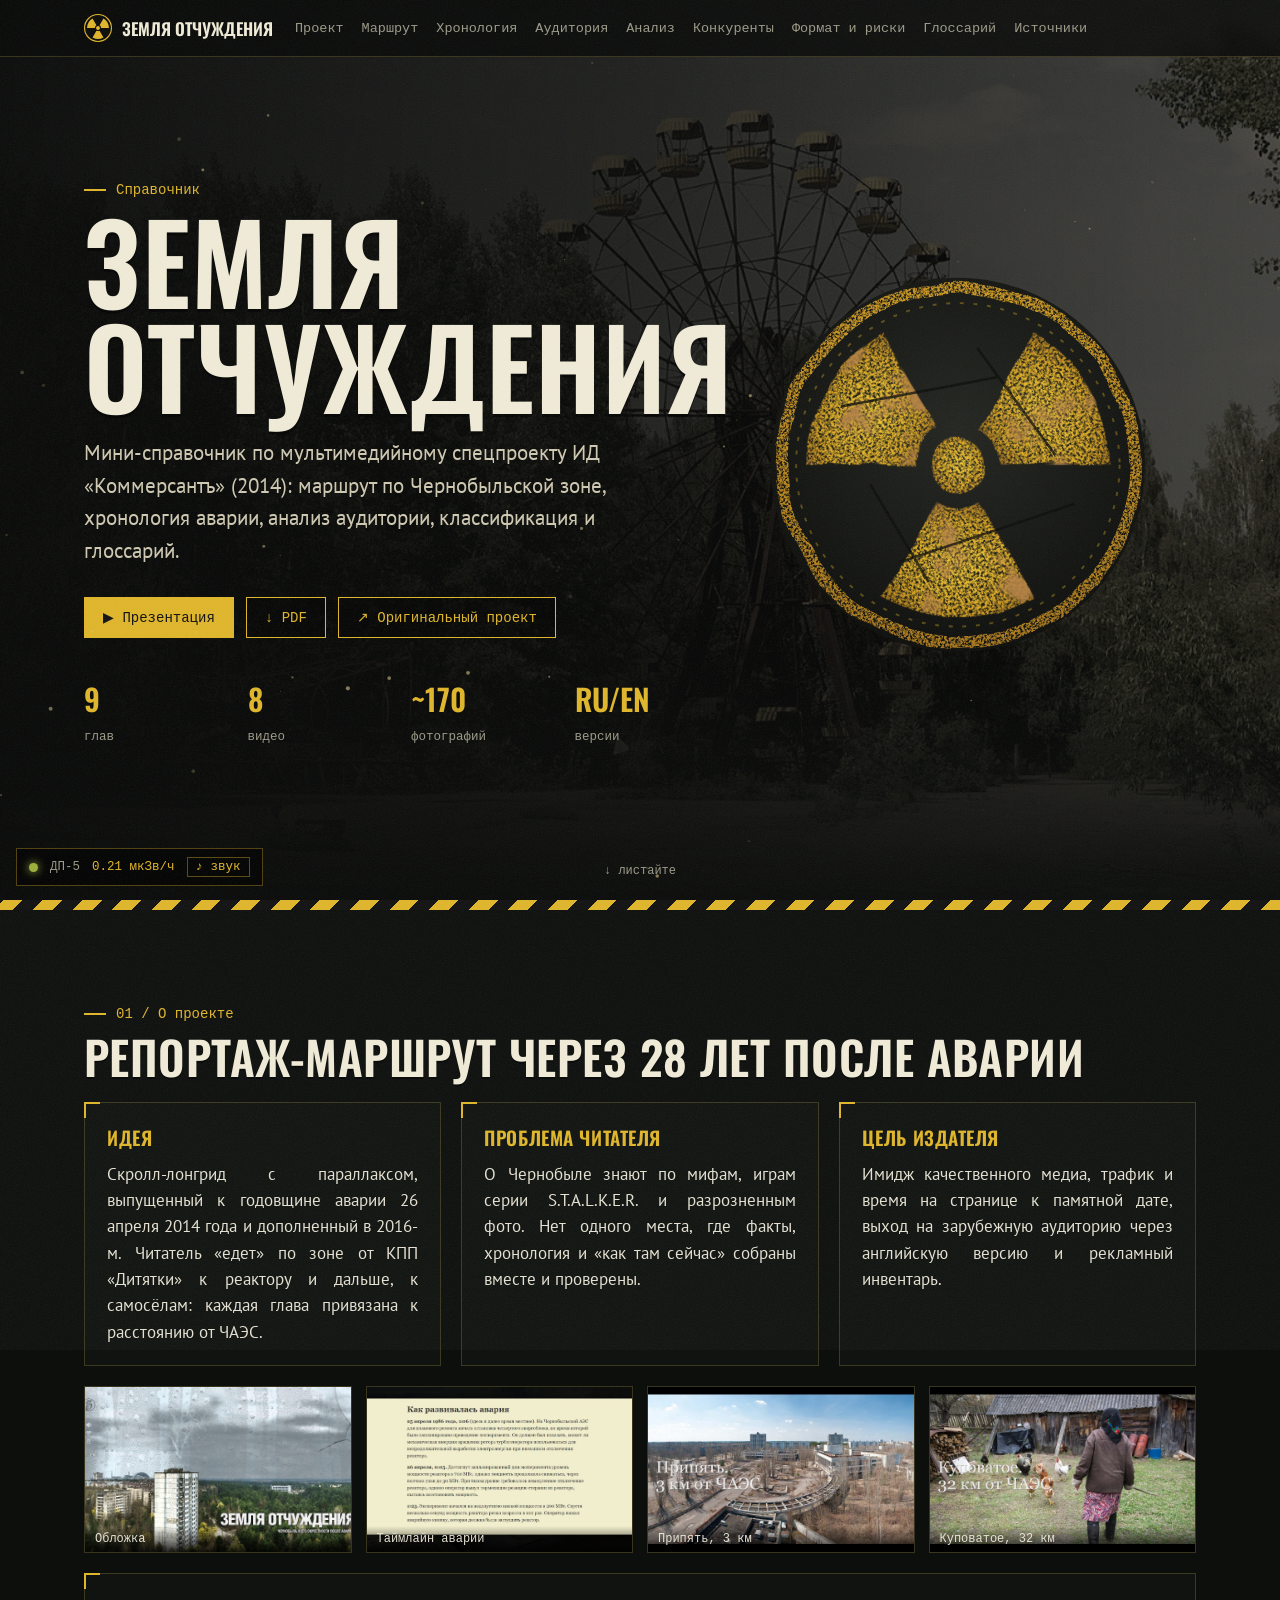
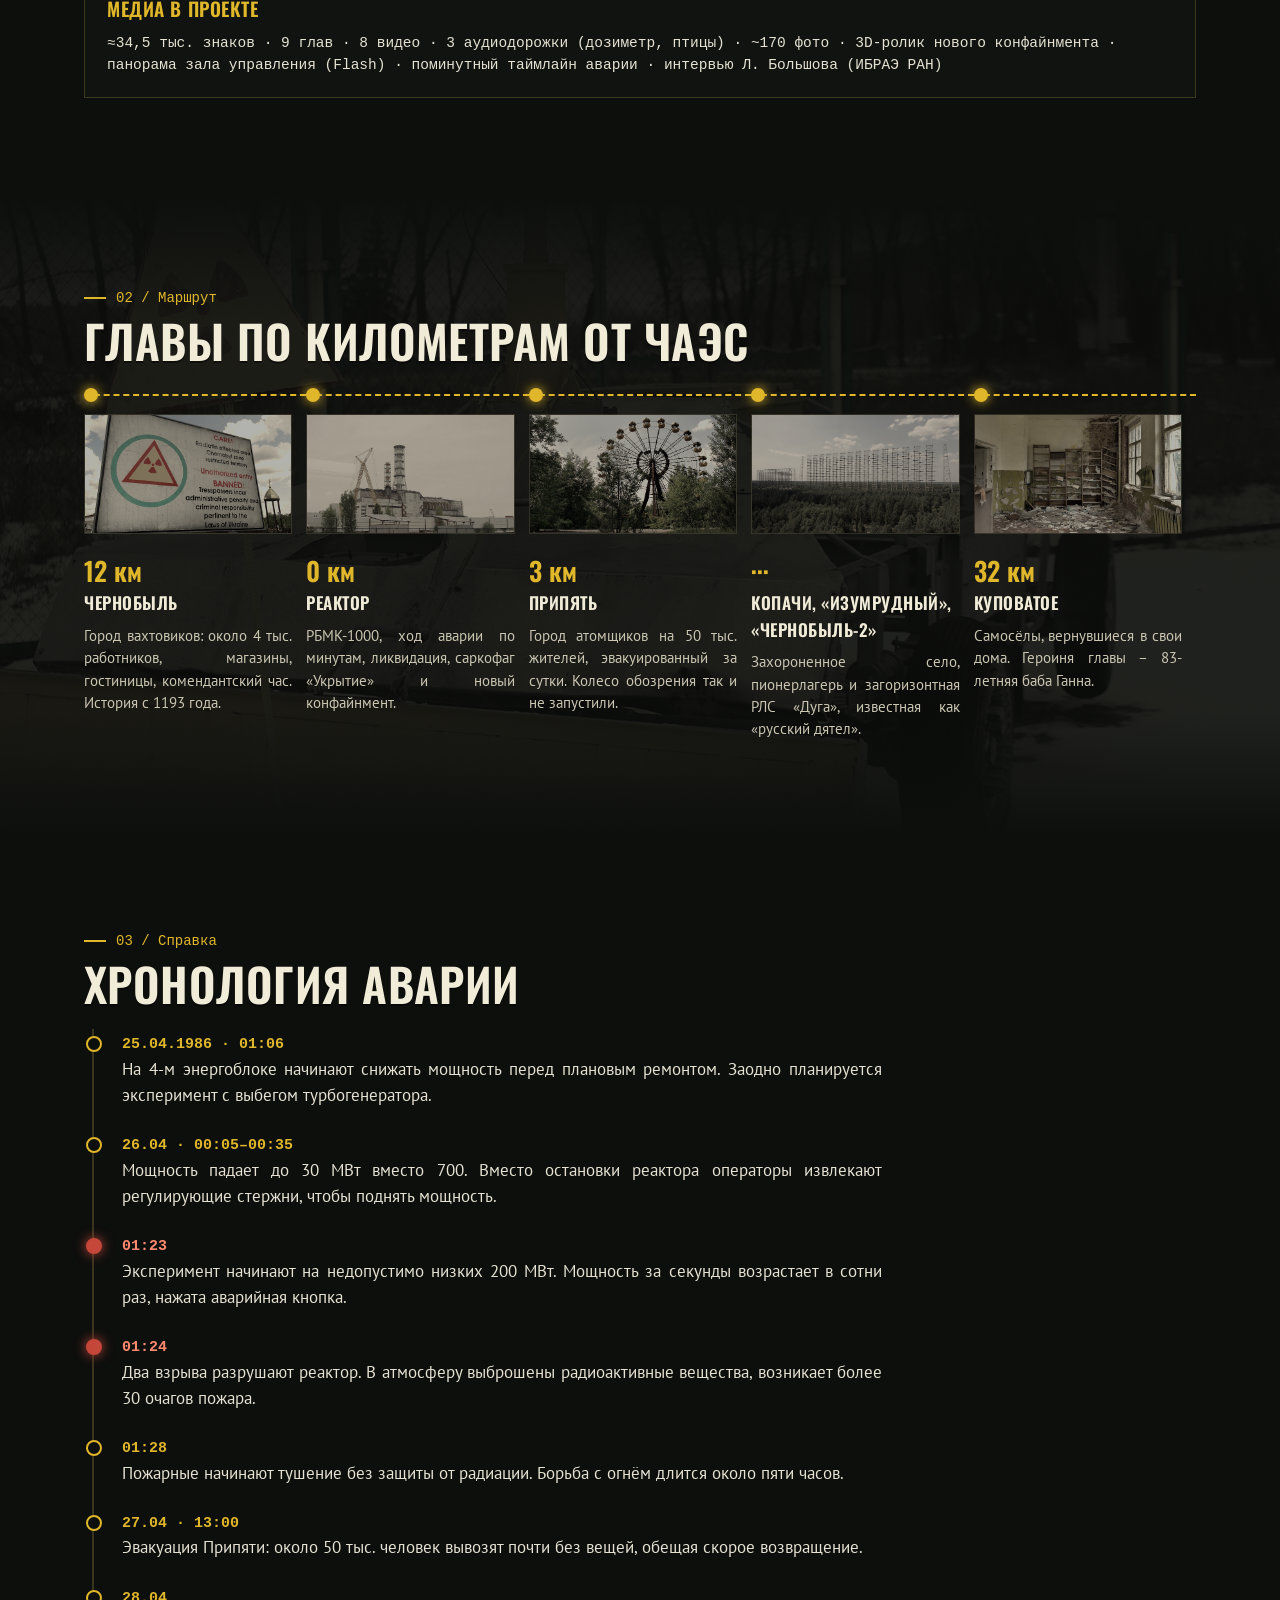
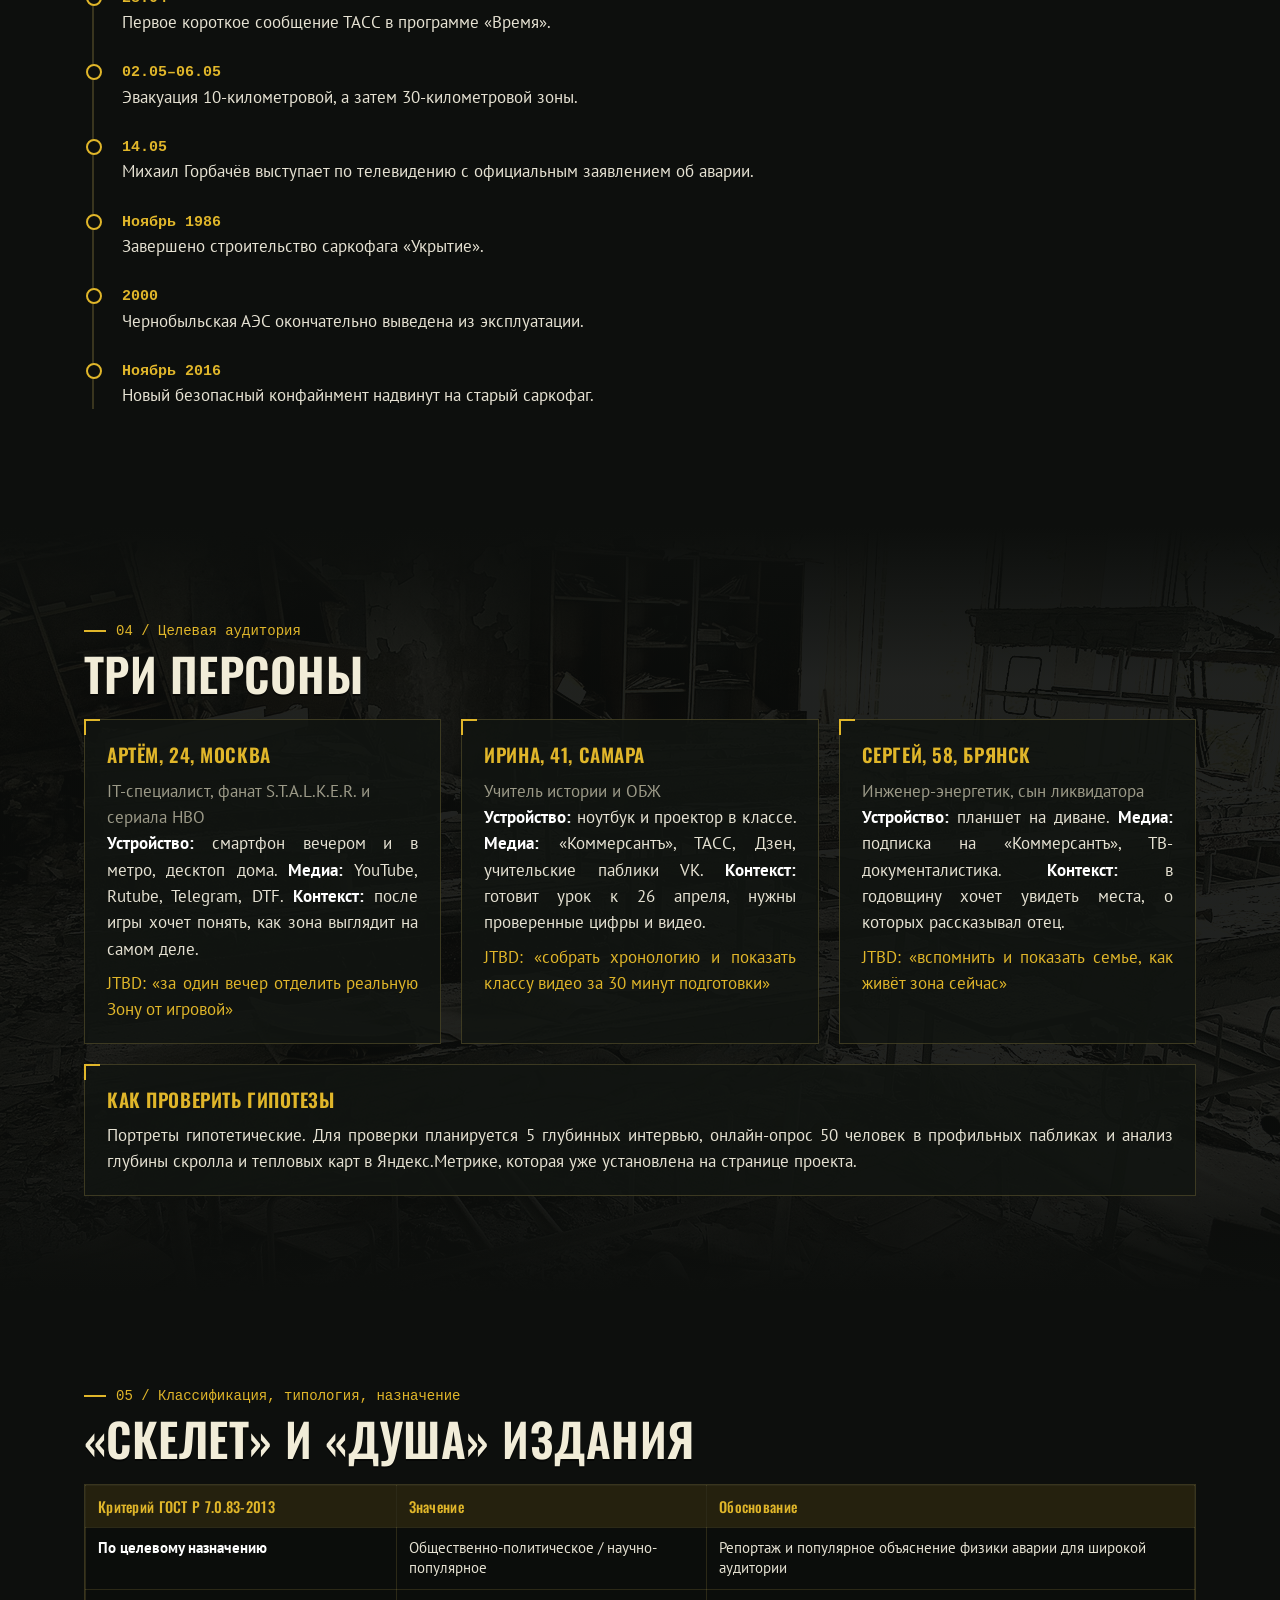
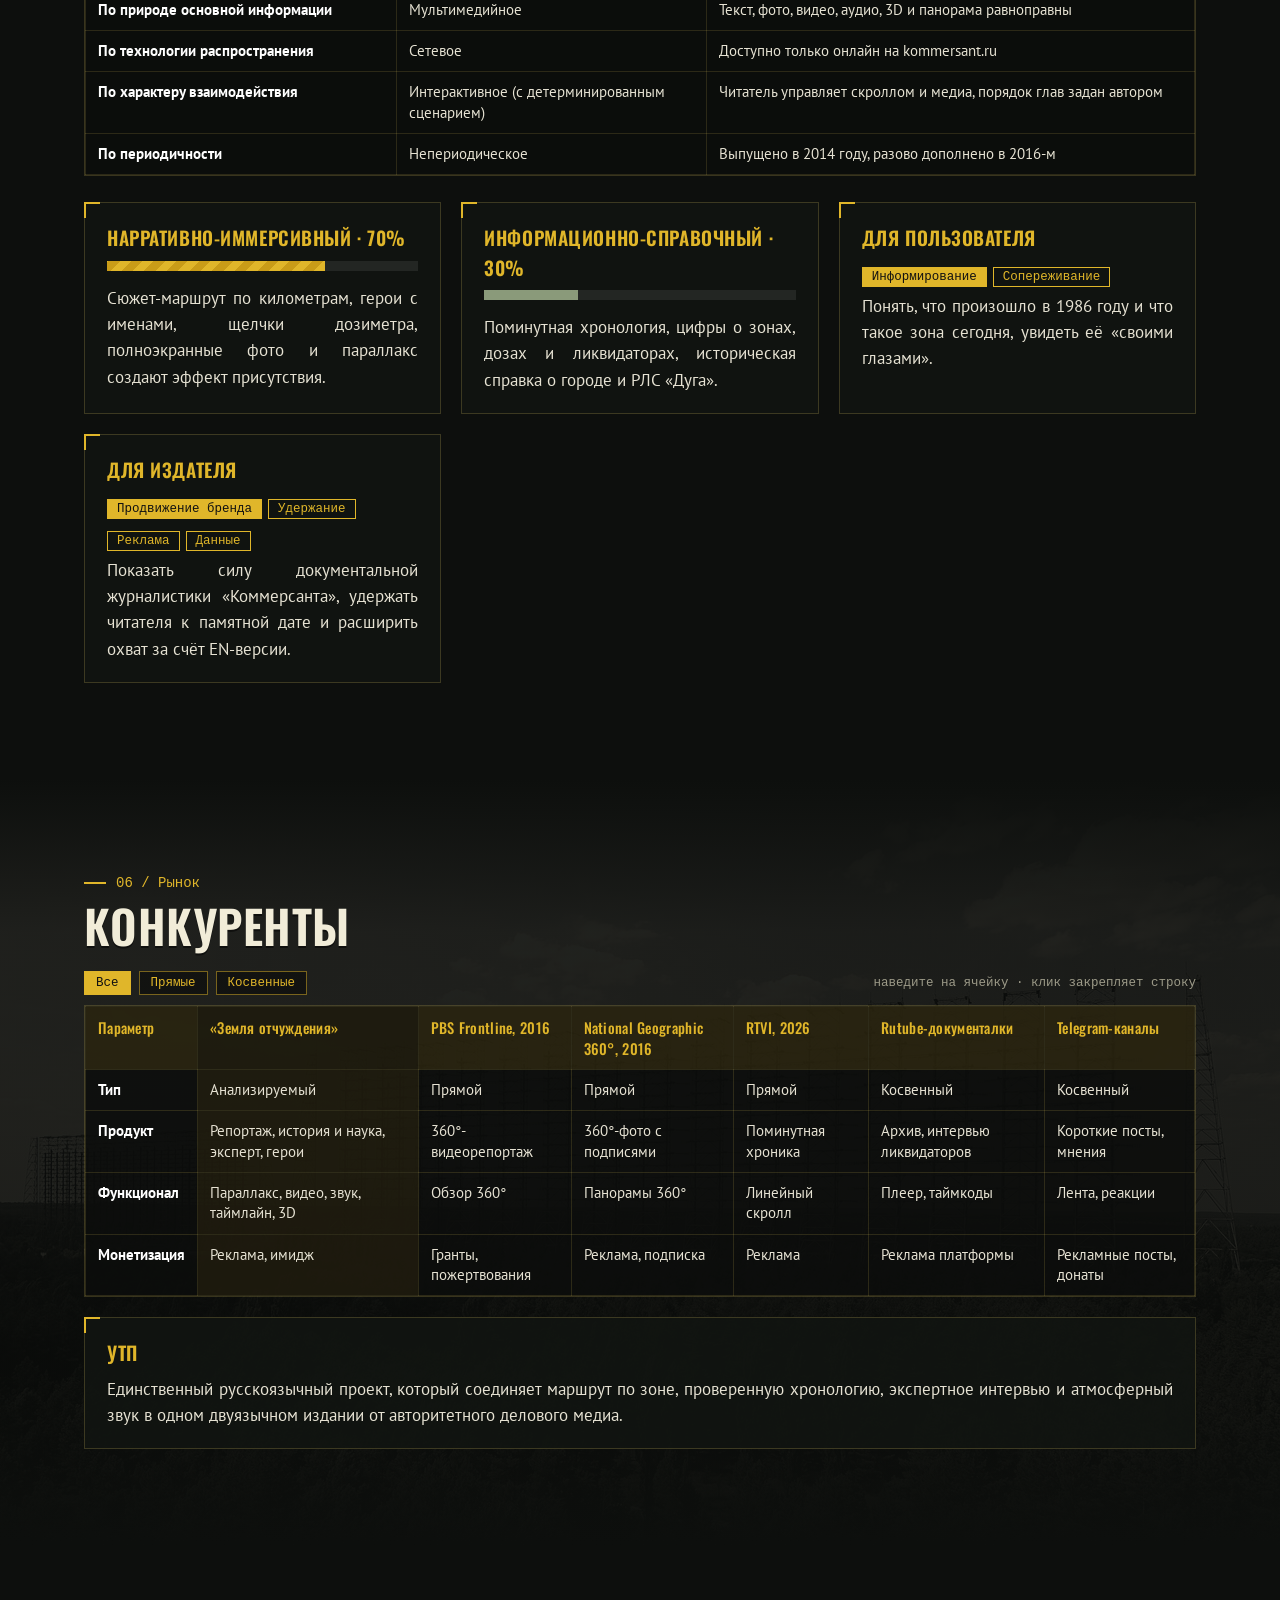
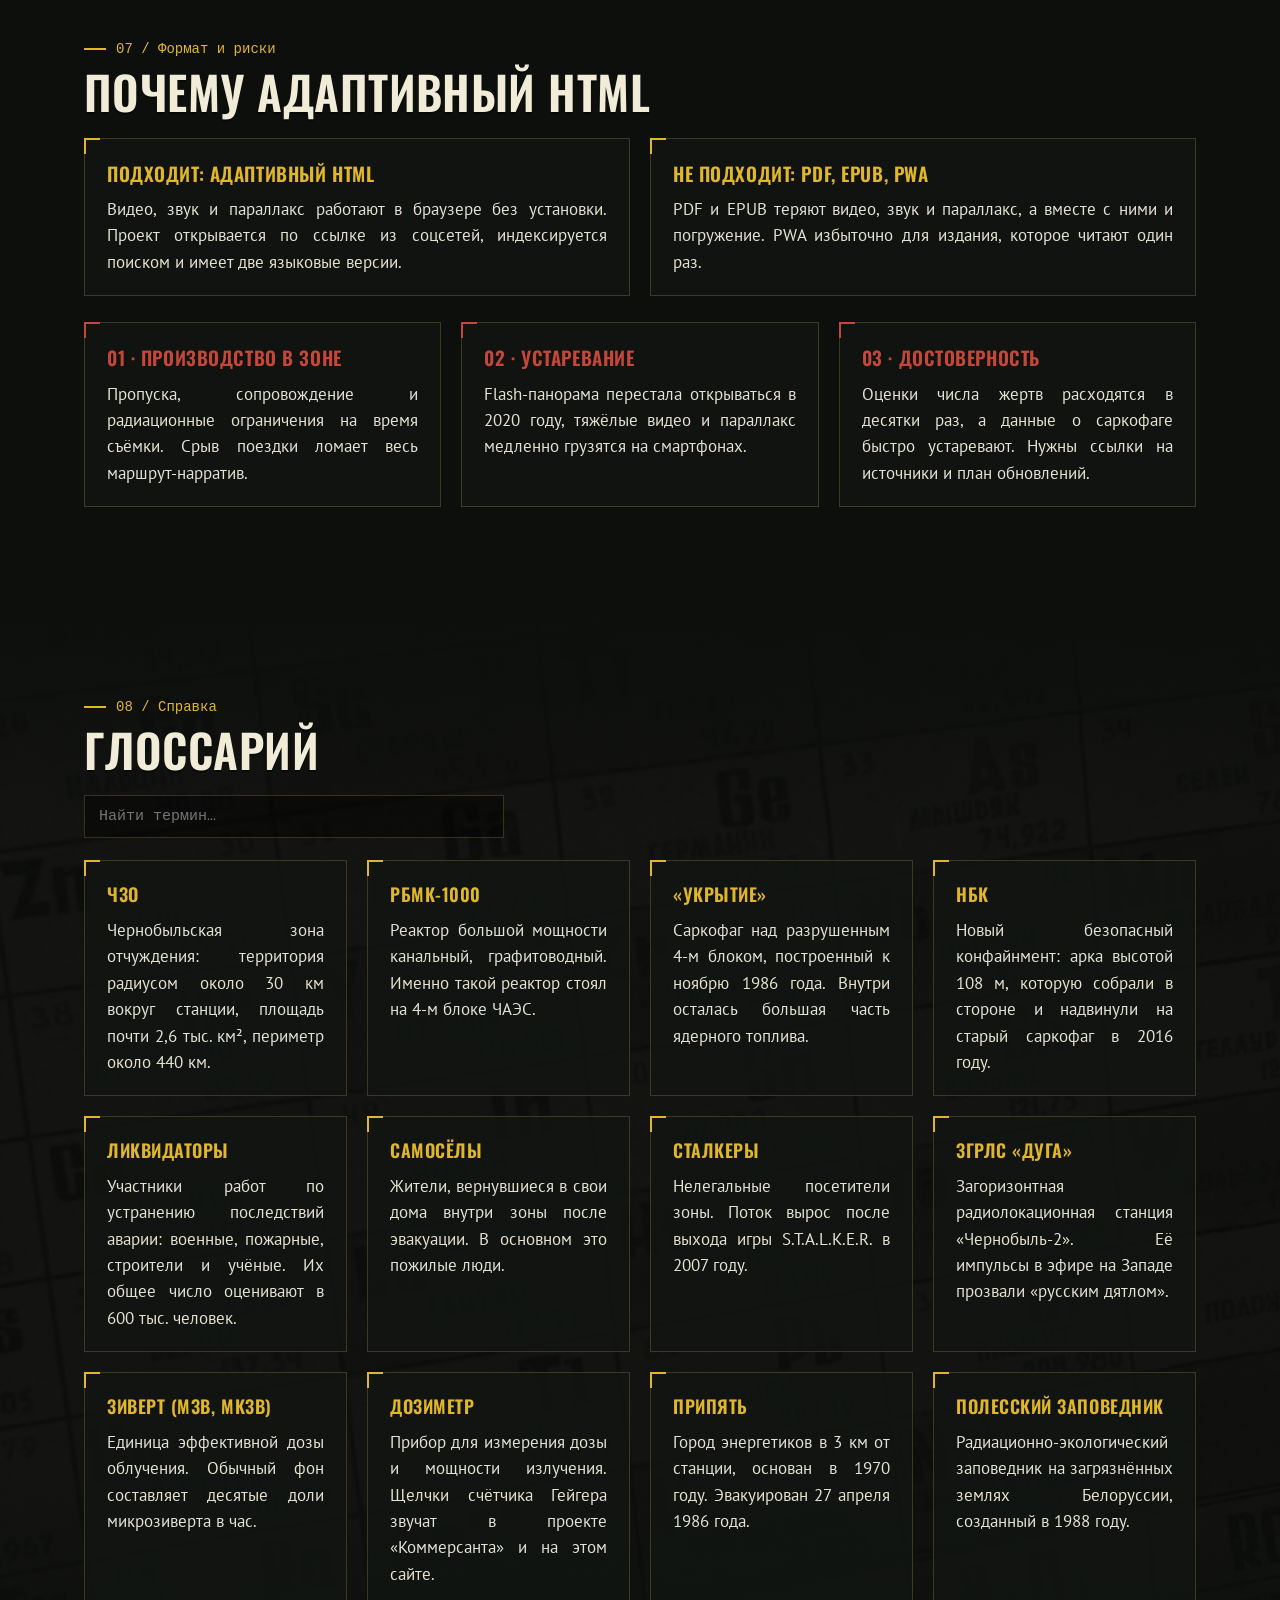
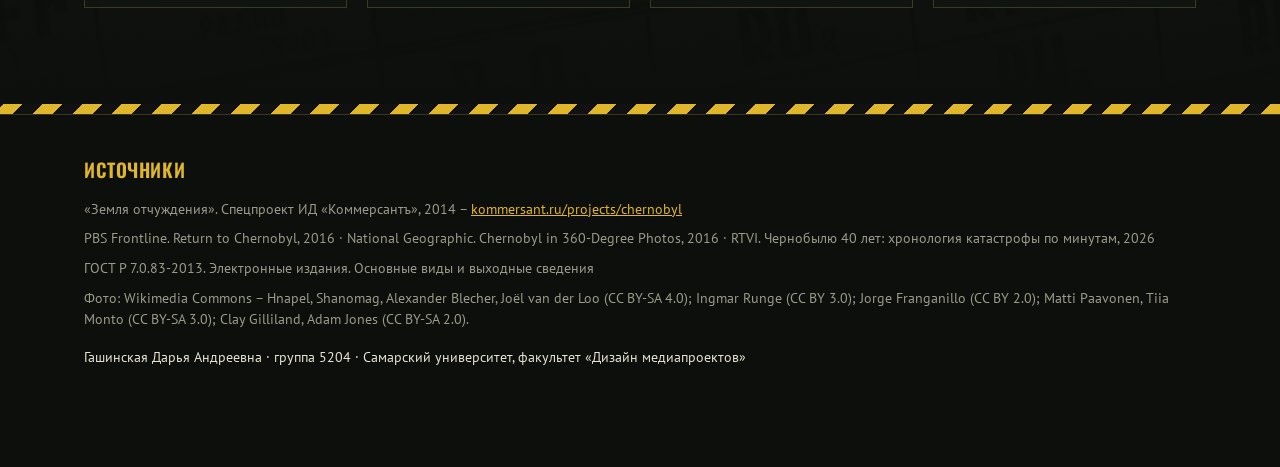
==== commit 2f60c5cd: "Звук детектора, интерактивные таблицы, скриншоты проекта Co-Authored-By: Claude Opus 5.5 <noreply@an" ====
--- a/index.html
+++ b/index.html
@@ -68,6 +68,11 @@
 .scroll{position:absolute;left:50%;bottom:22px;transform:translateX(-50%);font:12px "PT Mono",monospace;color:var(--muted);animation:bob 2s infinite}
 @keyframes bob{50%{transform:translate(-50%,6px)}}
 
+.shots{display:grid;grid-template-columns:repeat(auto-fit,minmax(240px,1fr));gap:14px;margin-top:20px}
+.shots figure{position:relative;overflow:hidden;border:1px solid var(--line);aspect-ratio:16/10}
+.shots img{width:100%;height:100%;object-fit:cover;object-position:top;transition:transform .8s}
+.shots figure:hover img{transform:scale(1.07)}
+.shots figcaption{position:absolute;left:0;right:0;bottom:0;padding:6px 10px;font:12px "PT Mono",monospace;background:linear-gradient(transparent,rgba(0,0,0,.85))}
 /* route */
 .track{display:grid;grid-template-columns:repeat(5,1fr);gap:0;margin-top:30px}
 .stop{border-top:2px dashed var(--acc);padding:18px 14px 0 0;position:relative}
@@ -135,6 +140,7 @@
 }
 @media (prefers-reduced-motion:reduce){*{animation:none!important;transition:none!important}.rv{opacity:1;transform:none}}
 </style>
+<link rel="stylesheet" href="assets/tables.css">
 </head>
 <body>
 
@@ -194,7 +200,7 @@
   <div class="photo-bg"><img src="img/wheel2.jpg" alt="Колесо обозрения в Припяти"></div>
   <div class="wrap">
     <div>
-      <div class="label">Справочник · практическая работа № 1</div>
+      <div class="label">Справочник</div>
       <h1>Земля<br>отчуждения</h1>
       <p class="sub">Мини-справочник по мультимедийному спецпроекту ИД «Коммерсантъ» (2014): маршрут по Чернобыльской зоне, хронология аварии, анализ аудитории, классификация и глоссарий.</p>
       <div class="btns">
@@ -224,6 +230,12 @@
       <div class="card rv"><h3>Идея</h3><p>Скролл-лонгрид с параллаксом, выпущенный к годовщине аварии 26 апреля 2014 года и дополненный в 2016-м. Читатель «едет» по зоне от КПП «Дитятки» к реактору и дальше, к самосёлам: каждая глава привязана к расстоянию от ЧАЭС.</p></div>
       <div class="card rv"><h3>Проблема читателя</h3><p>О Чернобыле знают по мифам, играм серии S.T.A.L.K.E.R. и разрозненным фото. Нет одного места, где факты, хронология и «как там сейчас» собраны вместе и проверены.</p></div>
       <div class="card rv"><h3>Цель издателя</h3><p>Имидж качественного медиа, трафик и время на странице к памятной дате, выход на зарубежную аудиторию через английскую версию и рекламный инвентарь.</p></div>
+    </div>
+    <div class="shots rv">
+      <figure><img src="img/shot1.jpg" alt="Обложка спецпроекта" loading="lazy"><figcaption>Обложка</figcaption></figure>
+      <figure><img src="img/shot2.jpg" alt="Таймлайн аварии" loading="lazy"><figcaption>Таймлайн аварии</figcaption></figure>
+      <figure><img src="img/shot3.jpg" alt="Глава Припять" loading="lazy"><figcaption>Припять, 3 км</figcaption></figure>
+      <figure><img src="img/shot4.jpg" alt="Глава Куповатое" loading="lazy"><figcaption>Куповатое, 32 км</figcaption></figure>
     </div>
     <div class="card rv" style="margin-top:20px"><h3>Медиа в проекте</h3><p class="mono" style="font-size:14.5px;text-align:left">≈34,5 тыс. знаков · 9 глав · 8 видео · 3 аудиодорожки (дозиметр, птицы) · ~170 фото · 3D-ролик нового конфайнмента · панорама зала управления (Flash) · поминутный таймлайн аварии · интервью Л. Большова (ИБРАЭ РАН)</p></div>
   </div>
@@ -314,7 +326,7 @@
     <h2 class="rv">Конкуренты</h2>
     <div class="tbl rv">
       <table>
-        <tr><th>Параметр</th><th class="hl">«Земля отчуждения»</th><th>PBS Frontline, 2016</th><th>National Geographic 360°, 2016</th><th>RTVI, 2026</th><th>Rutube-документалки</th><th>Telegram-каналы</th></tr>
+        <tr><th data-kind="main">Параметр</th><th data-kind="main" class="hl">«Земля отчуждения»</th><th data-kind="direct">PBS Frontline, 2016</th><th data-kind="direct">National Geographic 360°, 2016</th><th data-kind="direct">RTVI, 2026</th><th data-kind="indirect">Rutube-документалки</th><th data-kind="indirect">Telegram-каналы</th></tr>
         <tr><td><b>Тип</b></td><td class="hl">Анализируемый</td><td>Прямой</td><td>Прямой</td><td>Прямой</td><td>Косвенный</td><td>Косвенный</td></tr>
         <tr><td><b>Продукт</b></td><td class="hl">Репортаж, история и наука, эксперт, герои</td><td>360°-видеорепортаж</td><td>360°-фото с подписями</td><td>Поминутная хроника</td><td>Архив, интервью ликвидаторов</td><td>Короткие посты, мнения</td></tr>
         <tr><td><b>Функционал</b></td><td class="hl">Параллакс, видео, звук, таймлайн, 3D</td><td>Обзор 360°</td><td>Панорамы 360°</td><td>Линейный скролл</td><td>Плеер, таймкоды</td><td>Лента, реакции</td></tr>
@@ -384,6 +396,7 @@
 <div id="hud"><span class="dot"></span><span class="mono" style="color:var(--muted)">ДП-5</span><span id="dose">0.14 мкЗв/ч</span><button id="snd" type="button">♪ звук</button></div>
 
 <script src="assets/geiger.js"></script>
+<script src="assets/tables.js"></script>
 <script>
 (function(){
   /* scroll reveal */
--- a/assets/tables.css
+++ b/assets/tables.css
@@ -0,0 +1,28 @@
+/* Интерактивные таблицы: подсветка строки и столбца, закрепление строки, фильтр, анимация появления */
+.tblwrap{position:relative}
+.tblwrap:not(.tbl){overflow:hidden}
+table.ix td,table.ix th{transition:background .2s,color .2s,box-shadow .2s}
+table.ix td{cursor:default}
+table.ix tr.row-hot td{background:rgba(224,182,42,.11)}
+table.ix .col-hot{background:rgba(224,182,42,.09)}
+table.ix td.cell-hot{background:rgba(224,182,42,.24)!important;color:#fff;box-shadow:inset 0 0 0 1px #e0b62a}
+table.ix tr.pinned td{background:rgba(224,182,42,.16);box-shadow:inset 0 1px 0 #e0b62a,inset 0 -1px 0 #e0b62a}
+table.ix tr.pinned td:first-child{box-shadow:inset 3px 0 0 #e0b62a,inset 0 1px 0 #e0b62a,inset 0 -1px 0 #e0b62a}
+table.ix .col-off{display:none}
+.tfilter{display:flex;flex-wrap:wrap;gap:8px;margin-bottom:10px;font:12.5px "PT Mono",monospace}
+.tfilter button{background:rgba(0,0,0,.4);border:1px solid rgba(224,182,42,.5);color:#e0b62a;font:inherit;padding:4px 11px;cursor:pointer;transition:.2s}
+.tfilter button:hover{background:rgba(224,182,42,.15)}
+.tfilter button.on{background:#e0b62a;color:#111}
+.tfilter .hint{color:#9c9a88;align-self:center;margin-left:auto}
+@media screen{
+  table.ix tr{opacity:0;transform:translateX(-22px)}
+  table.ix.tbl-in tr,.slide.active table.ix tr{animation:rowin .65s cubic-bezier(.2,.7,.2,1) forwards;animation-delay:calc(var(--i,0) * .09s + .35s)}
+  @keyframes rowin{to{opacity:1;transform:none}}
+  table.ix td.flash{animation:cellflash .5s}
+  @keyframes cellflash{0%{background:rgba(224,182,42,.45)}100%{background:transparent}}
+  .tblwrap::after{content:"";position:absolute;left:0;right:0;top:-40px;height:40px;pointer-events:none;
+    background:linear-gradient(180deg,transparent,rgba(224,182,42,.10) 70%,rgba(224,182,42,.35) 100%);opacity:0}
+  .tblwrap.tbl-in::after,.slide.active .tblwrap::after{animation:scan 7s linear infinite 1.2s}
+  @keyframes scan{0%{top:-40px;opacity:1}35%{top:100%;opacity:1}36%,100%{top:100%;opacity:0}}
+}
+@media print{.tfilter{display:none}table.ix tr{opacity:1!important;transform:none!important}}
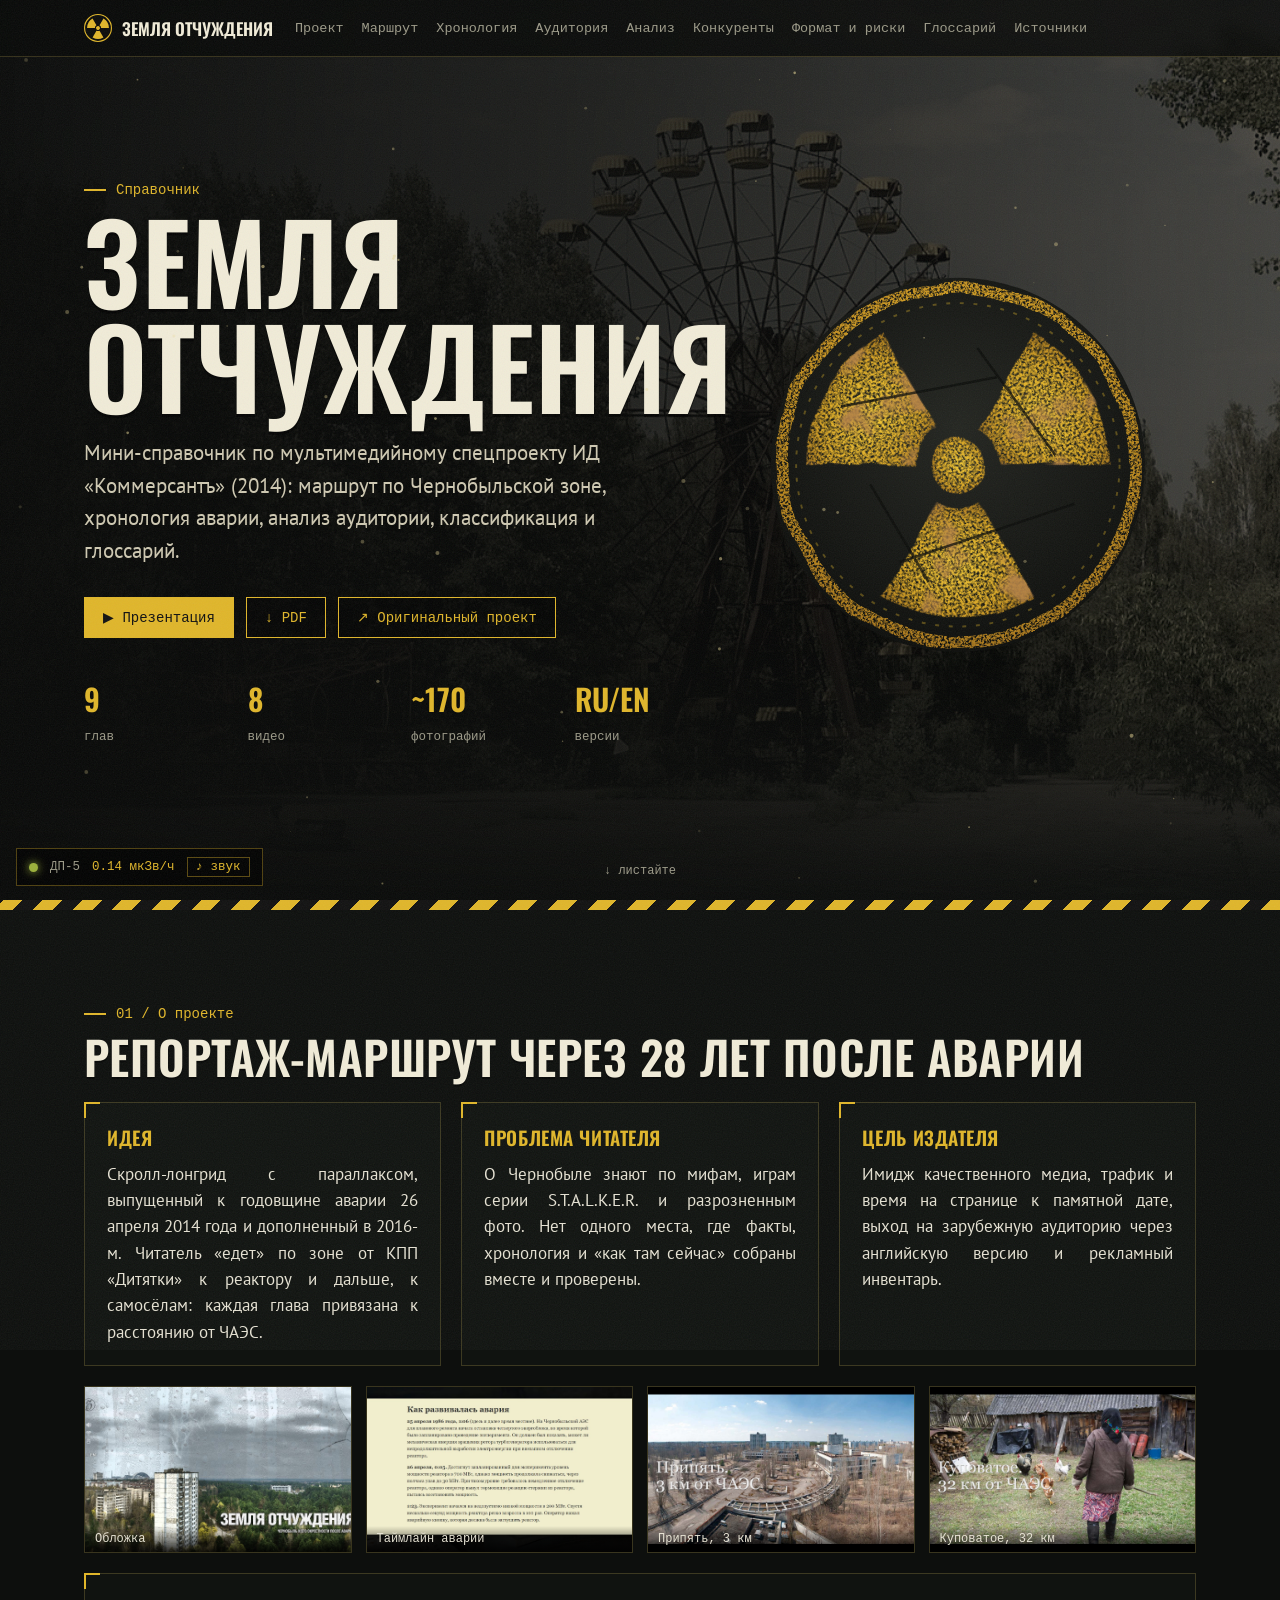
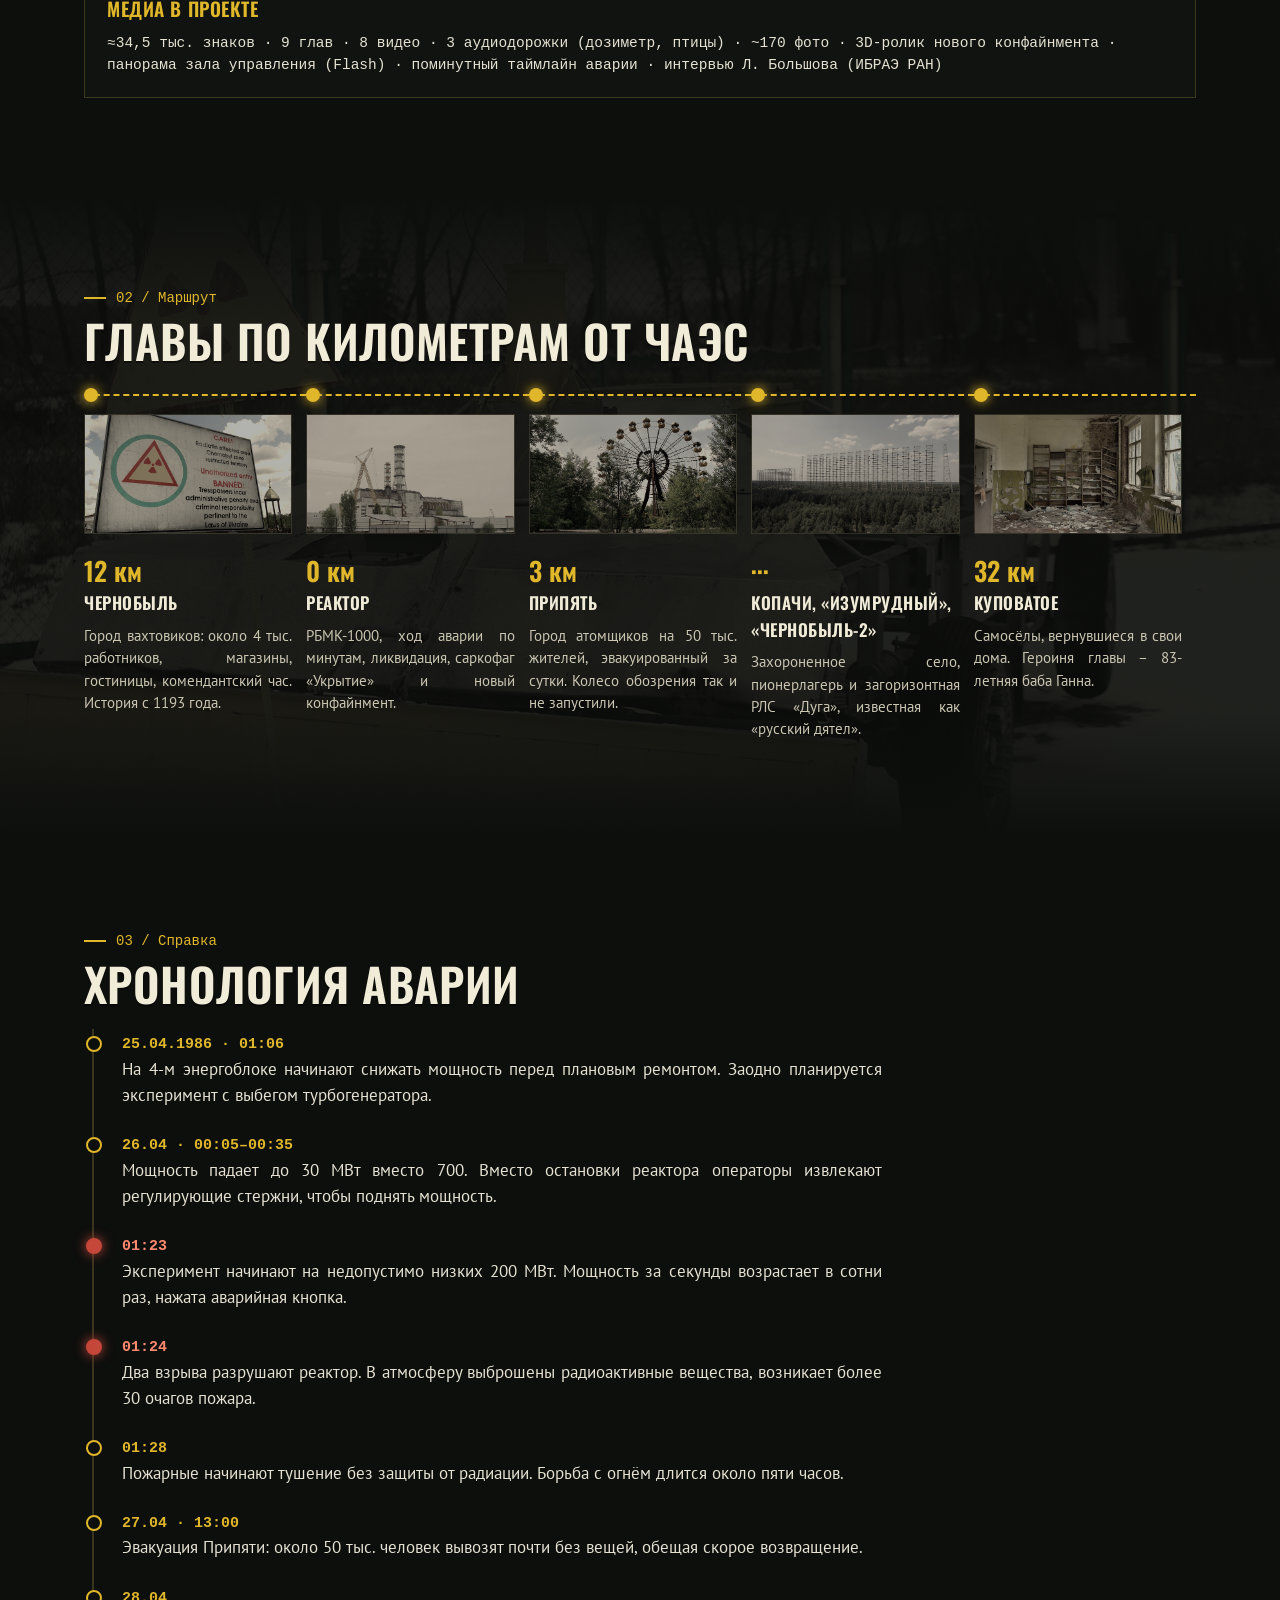
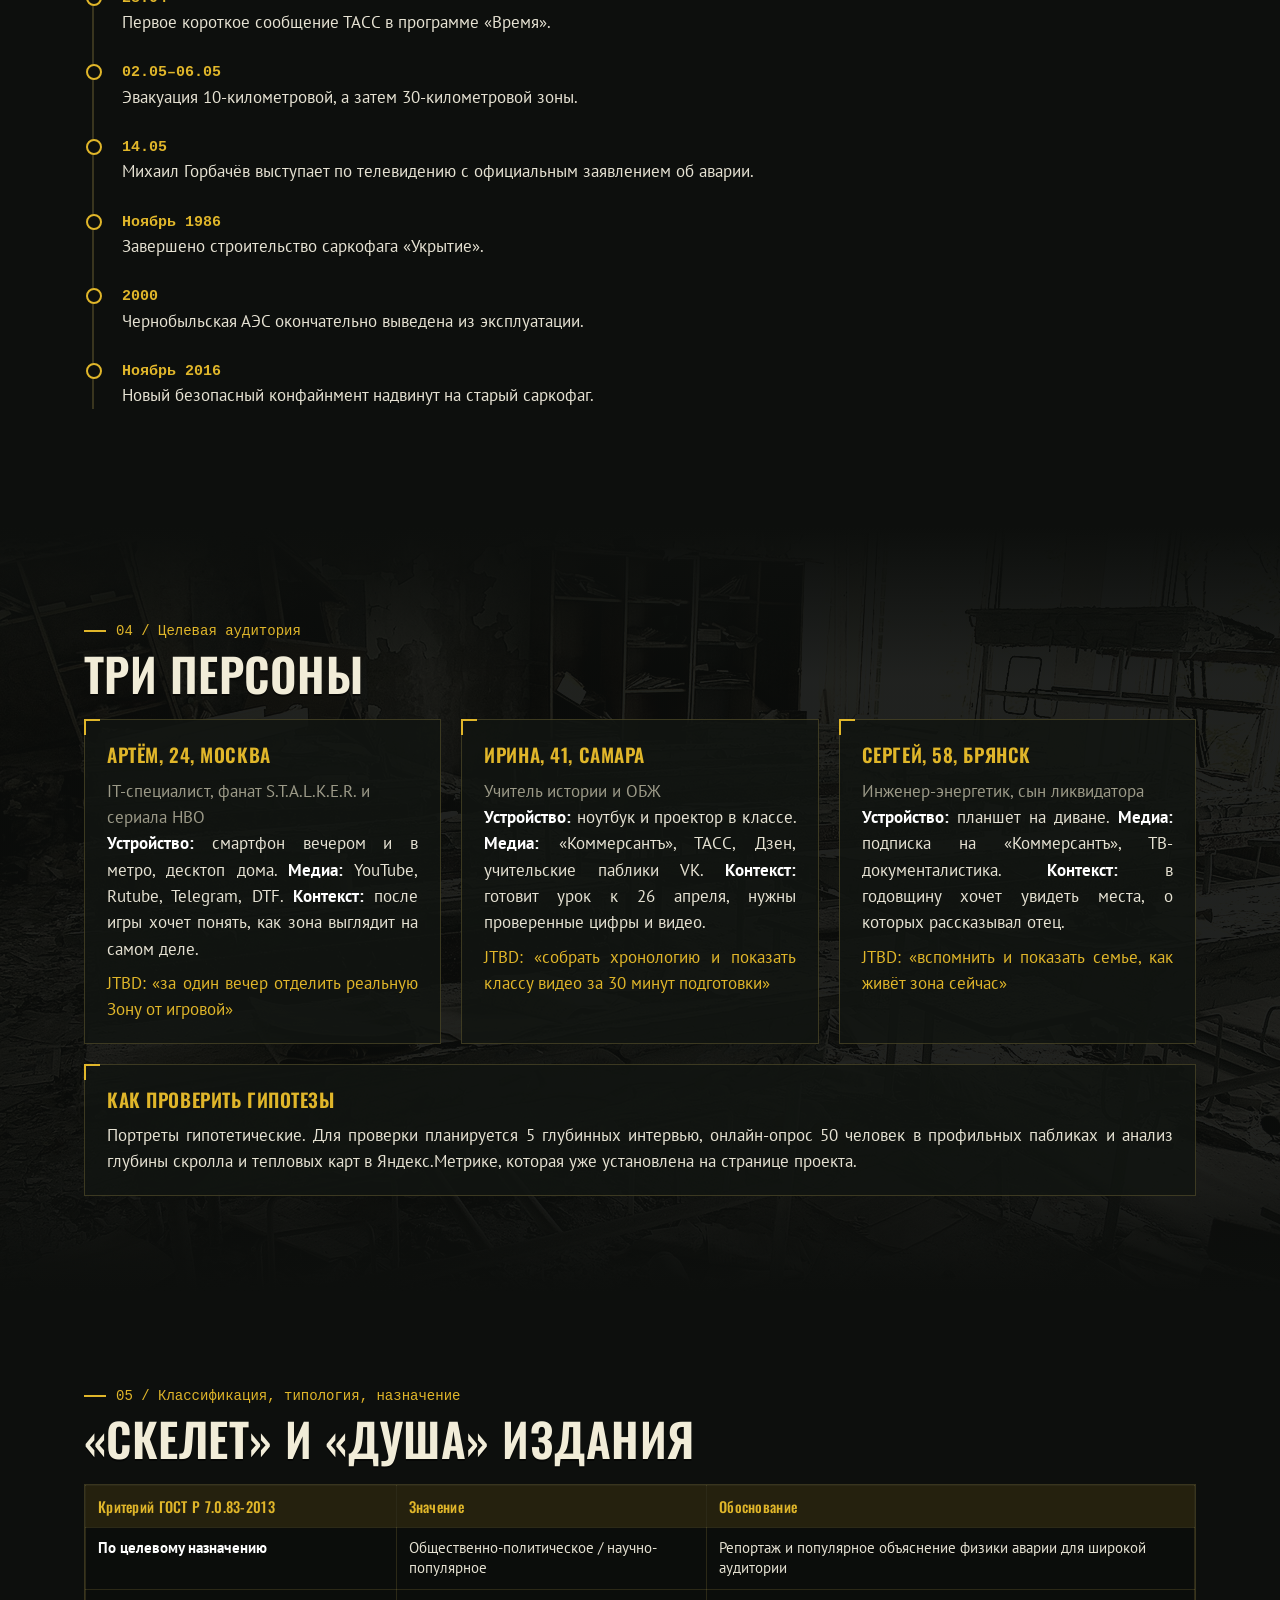
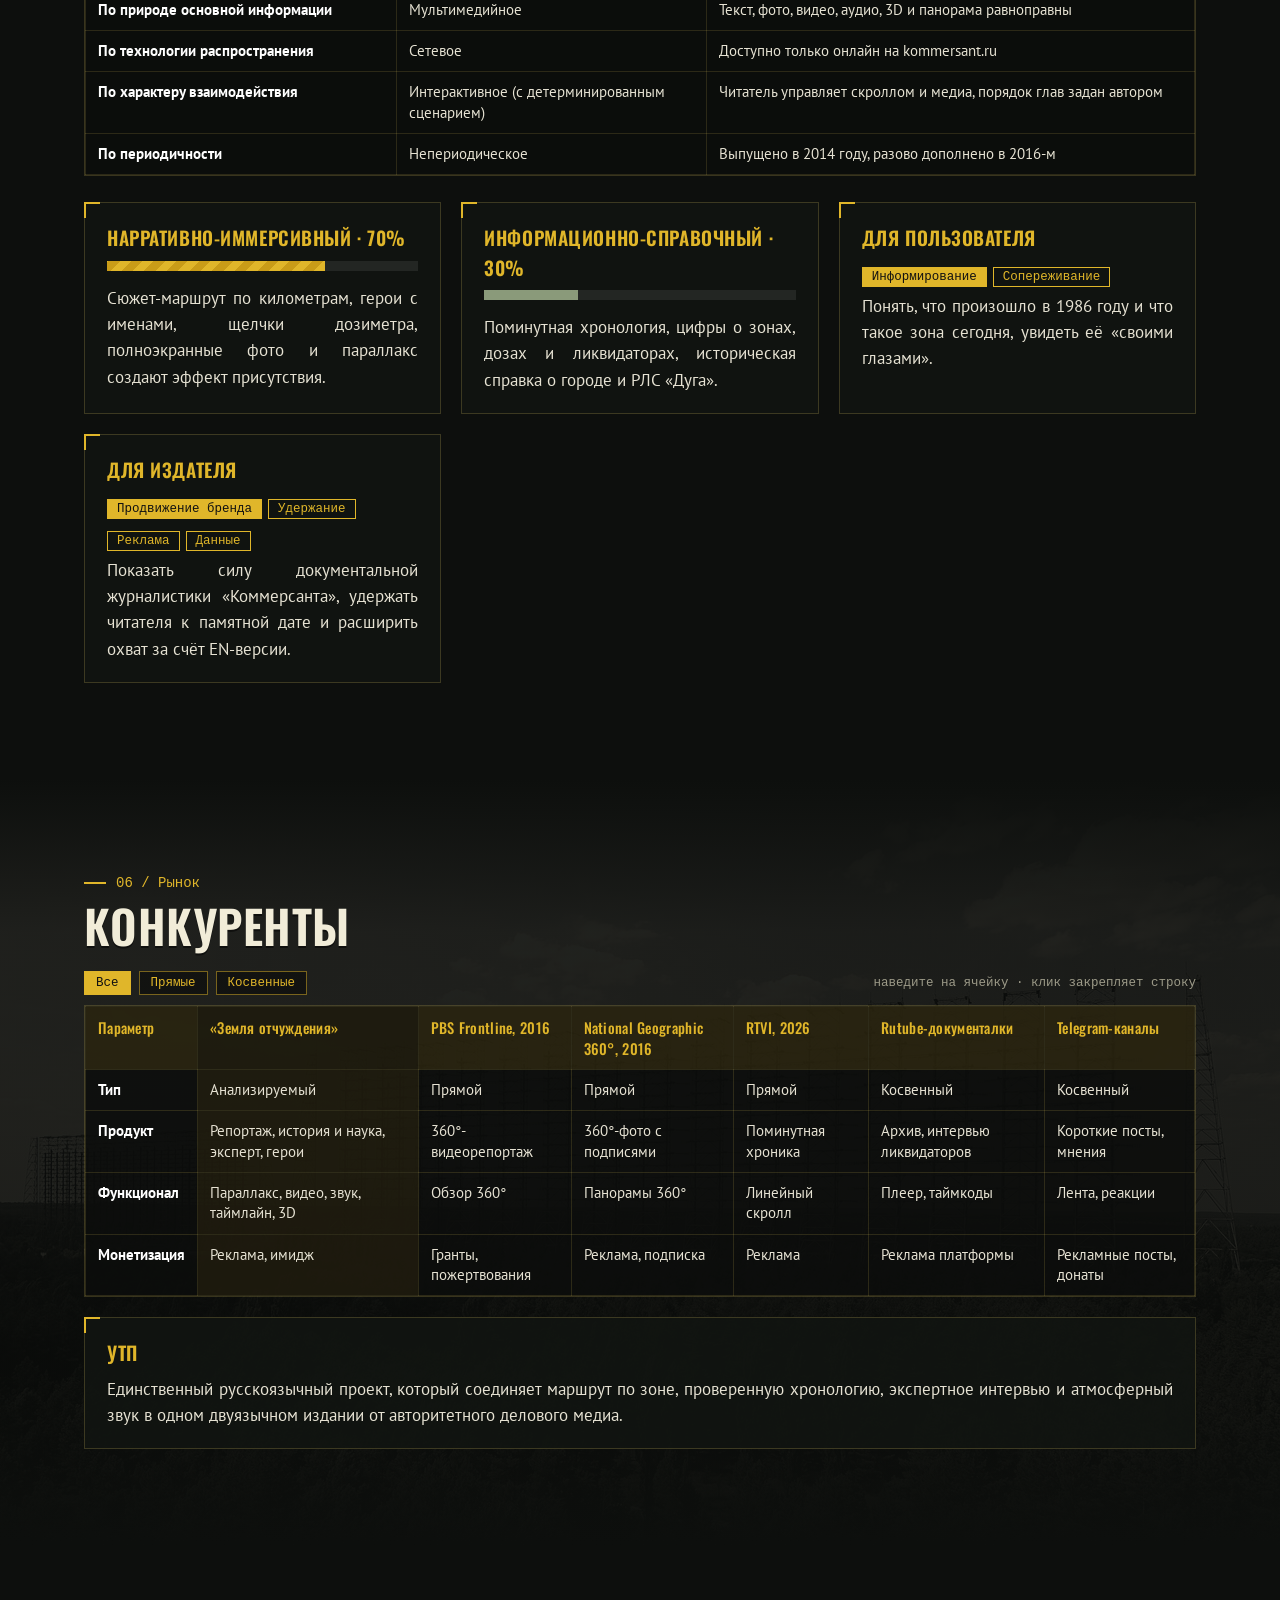
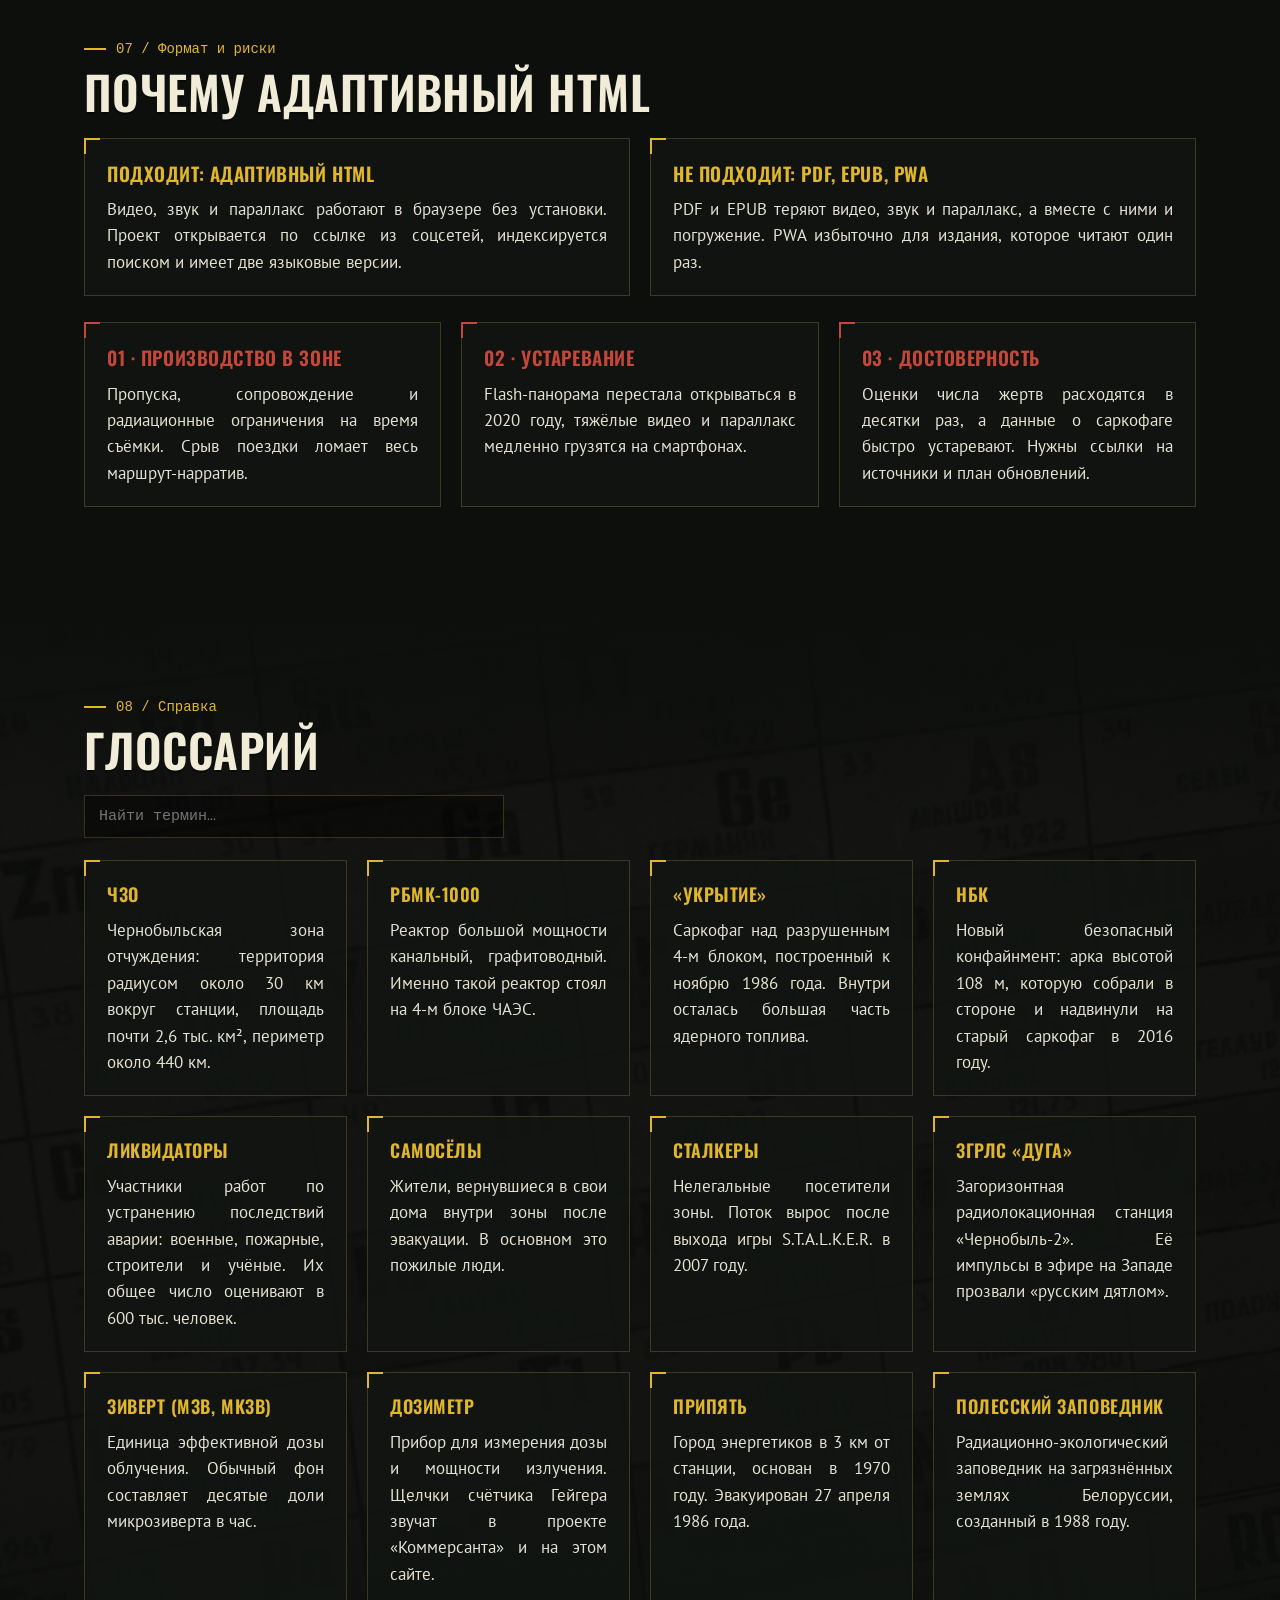
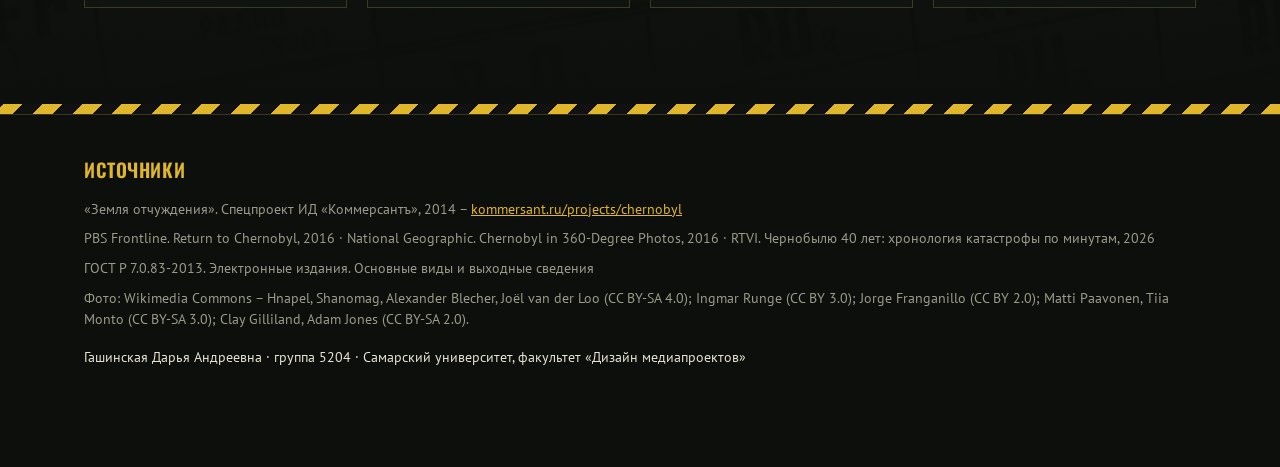
==== commit 4ff7c810: "Сброс кэша браузера для обновлённых файлов Co-Authored-By: Claude Opus 5.5 <noreply@anthropic.com>" ====
--- a/index.html
+++ b/index.html
@@ -140,7 +140,7 @@
 }
 @media (prefers-reduced-motion:reduce){*{animation:none!important;transition:none!important}.rv{opacity:1;transform:none}}
 </style>
-<link rel="stylesheet" href="assets/tables.css">
+<link rel="stylesheet" href="assets/tables.css?v=4">
 </head>
 <body>
 
@@ -204,7 +204,7 @@
       <h1>Земля<br>отчуждения</h1>
       <p class="sub">Мини-справочник по мультимедийному спецпроекту ИД «Коммерсантъ» (2014): маршрут по Чернобыльской зоне, хронология аварии, анализ аудитории, классификация и глоссарий.</p>
       <div class="btns">
-        <a class="btn solid" href="presentation.html">▶ Презентация</a>
+        <a class="btn solid" href="presentation.html?v=4">▶ Презентация</a>
         <a class="btn" href="pr1-zemlya-otchuzhdeniya.pdf" download>↓ PDF</a>
         <a class="btn" href="https://www.kommersant.ru/projects/chernobyl" target="_blank" rel="noopener">↗ Оригинальный проект</a>
       </div>
@@ -395,8 +395,8 @@
 <canvas id="dust"></canvas>
 <div id="hud"><span class="dot"></span><span class="mono" style="color:var(--muted)">ДП-5</span><span id="dose">0.14 мкЗв/ч</span><button id="snd" type="button">♪ звук</button></div>
 
-<script src="assets/geiger.js"></script>
-<script src="assets/tables.js"></script>
+<script src="assets/geiger.js?v=4"></script>
+<script src="assets/tables.js?v=4"></script>
 <script>
 (function(){
   /* scroll reveal */
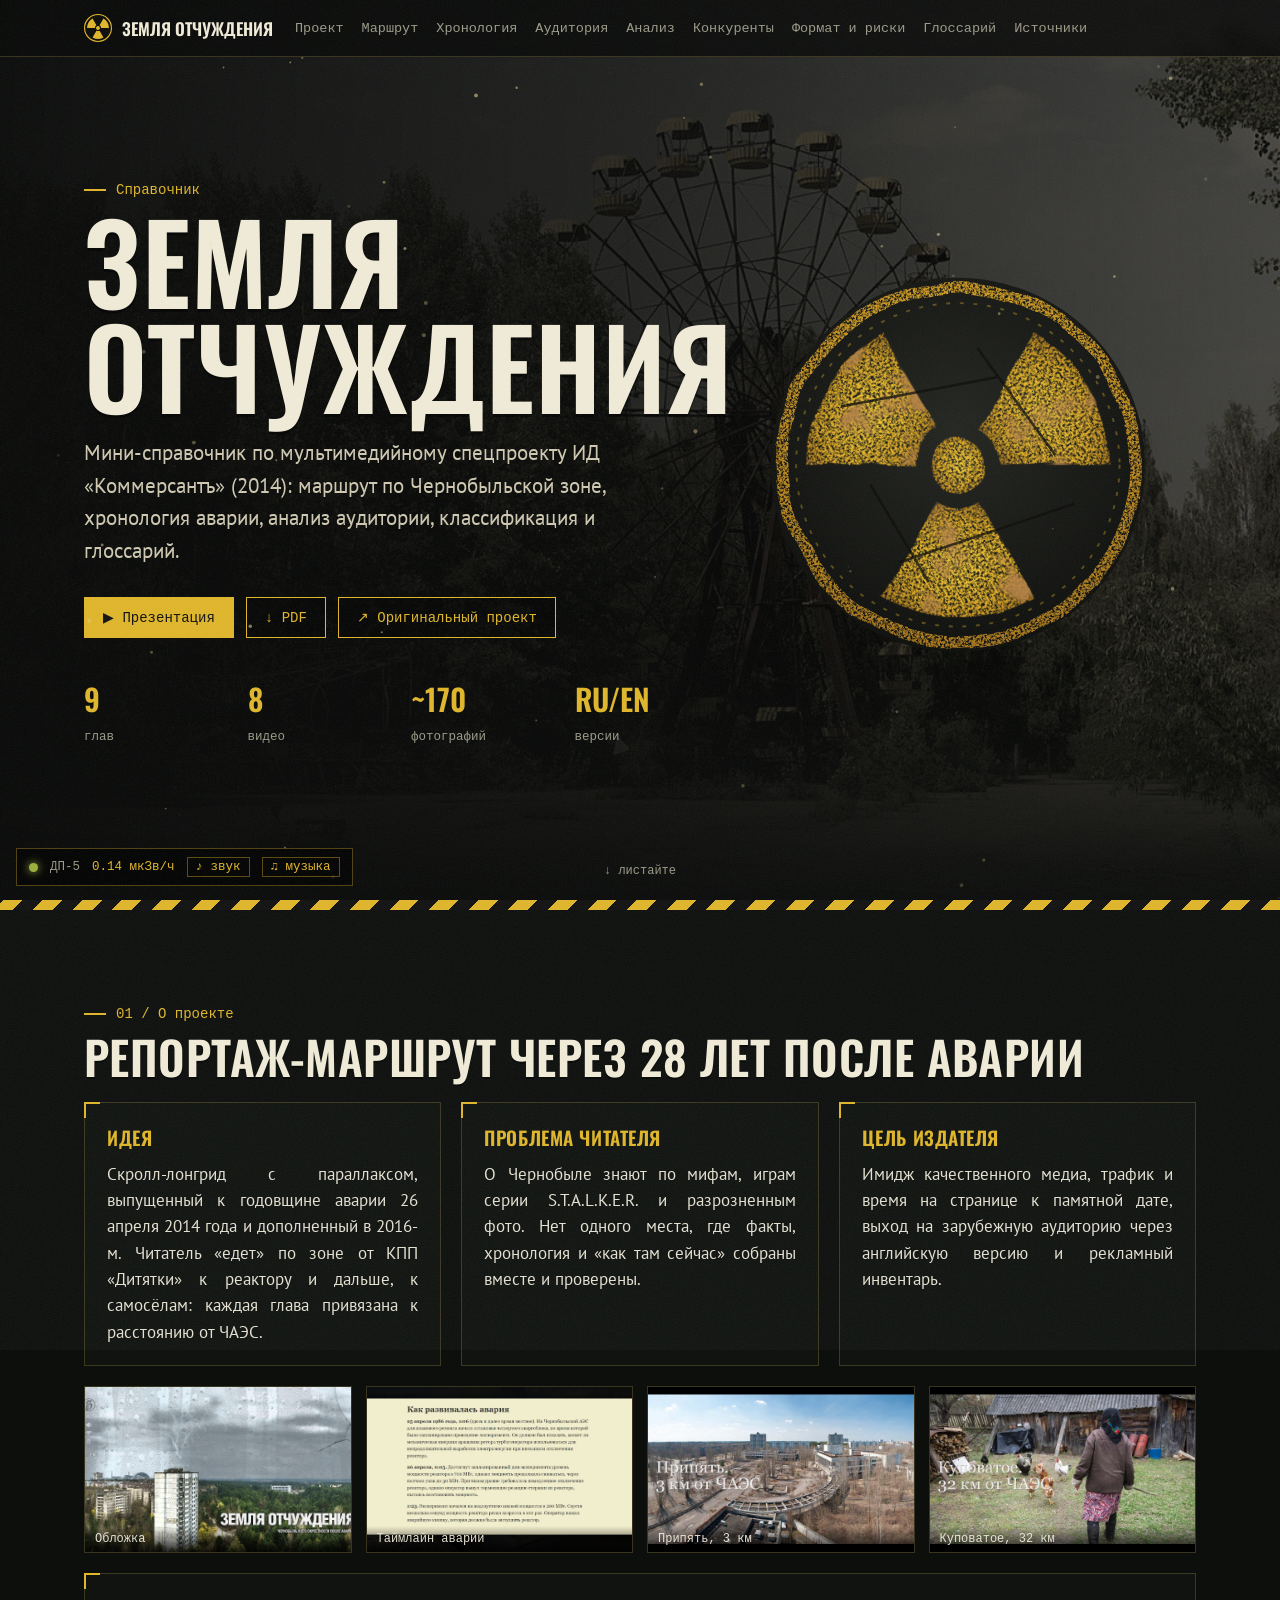
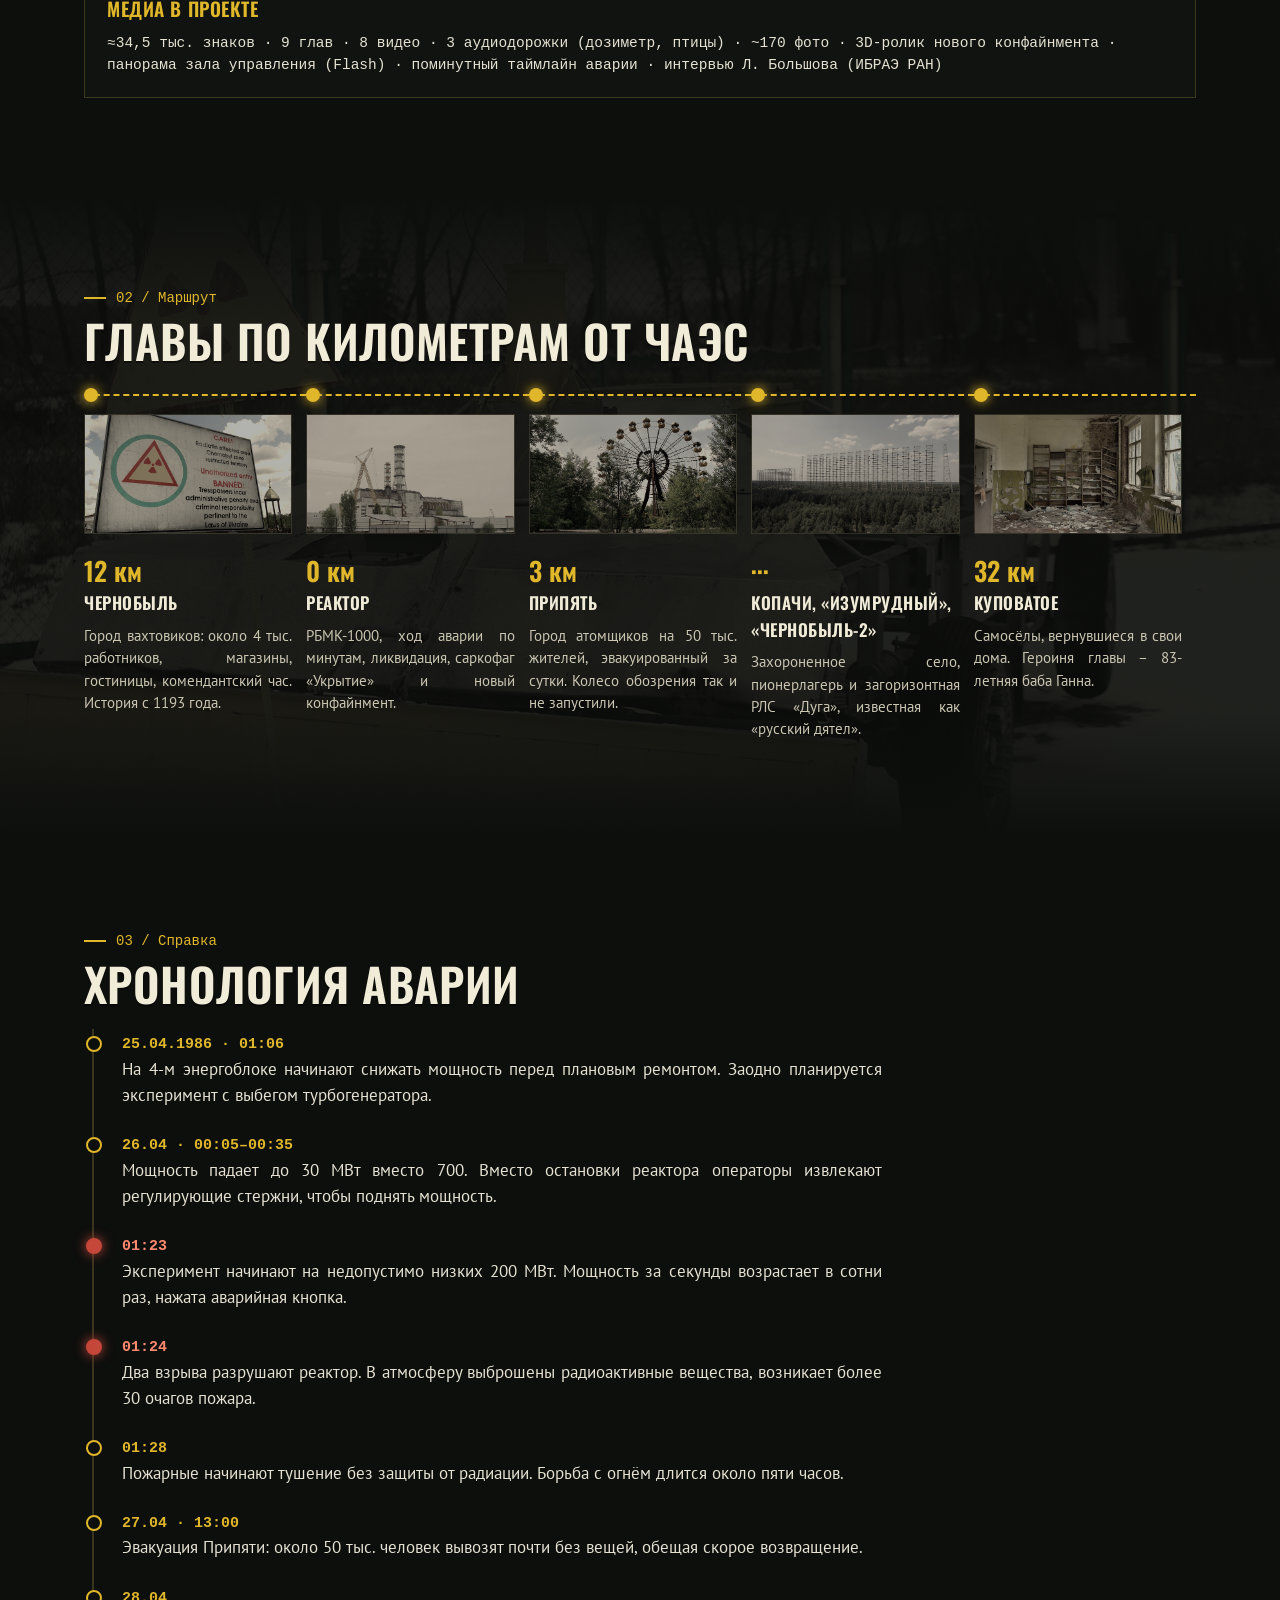
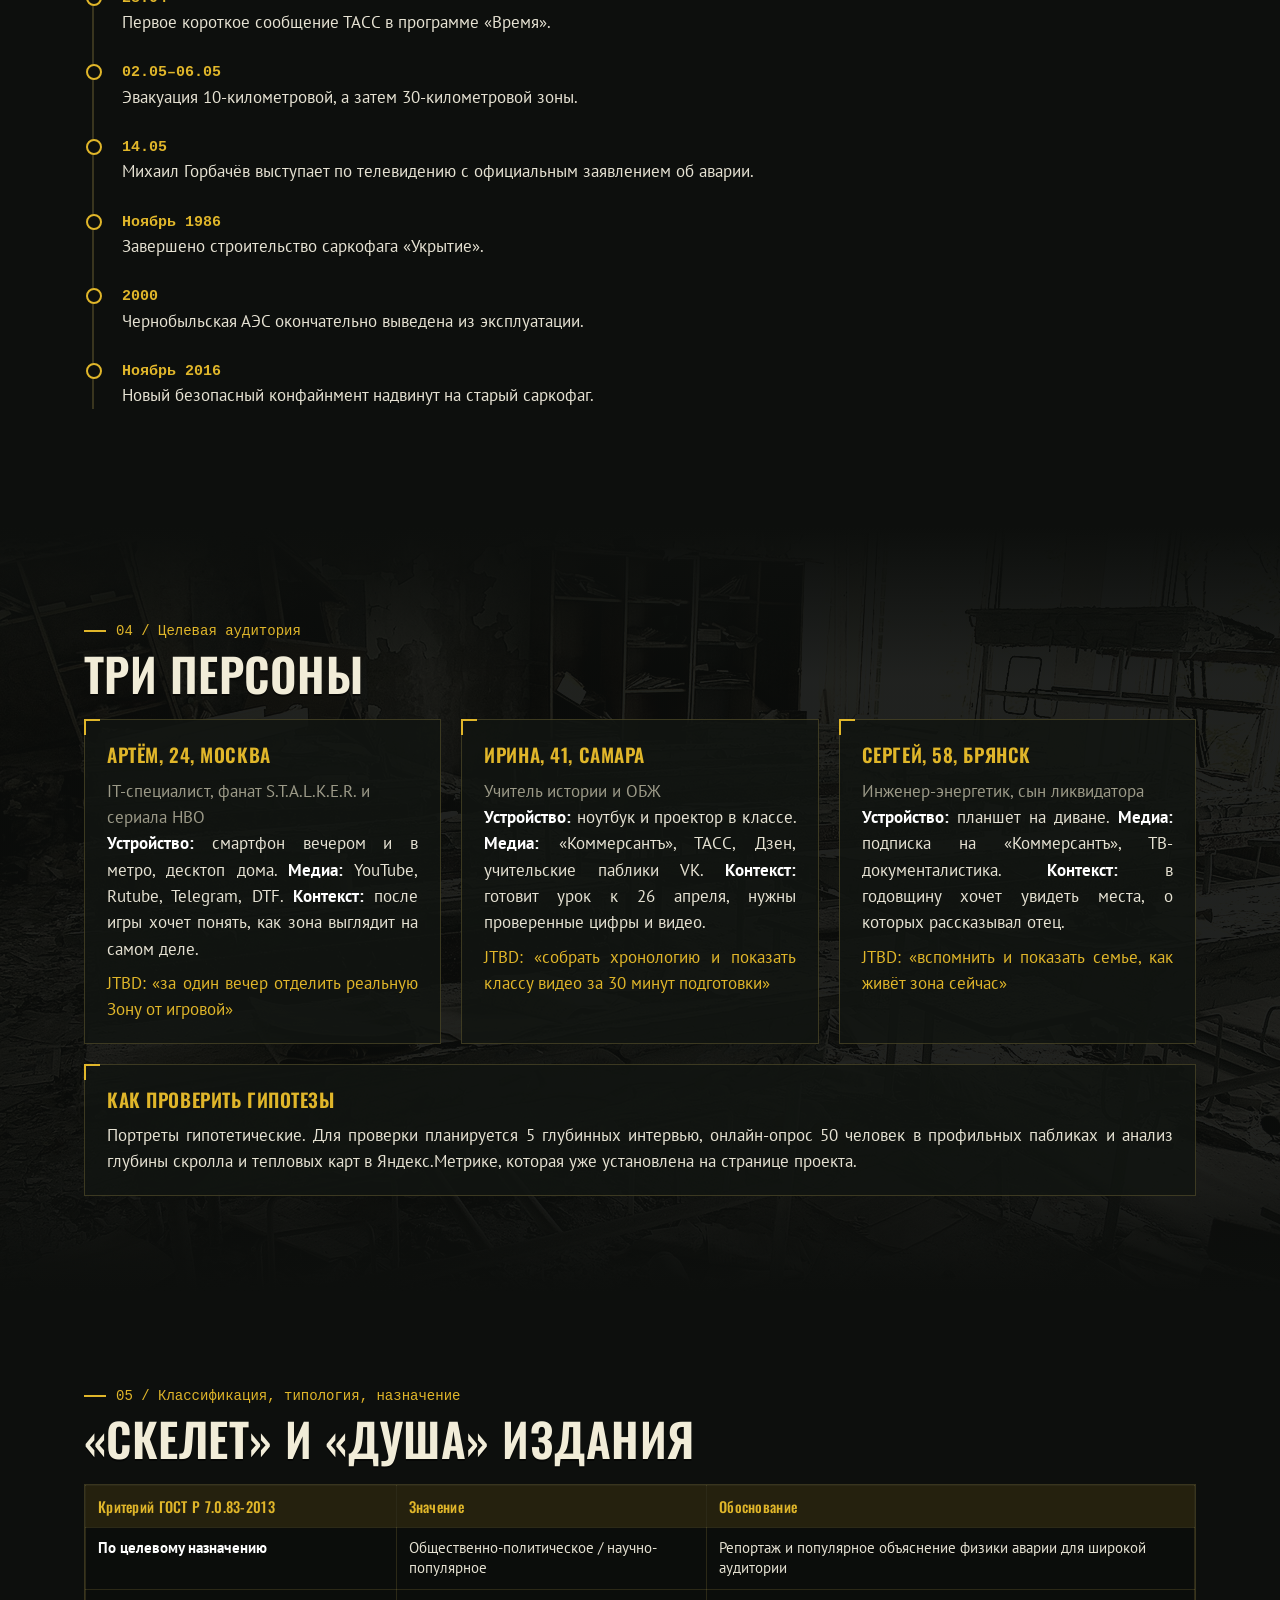
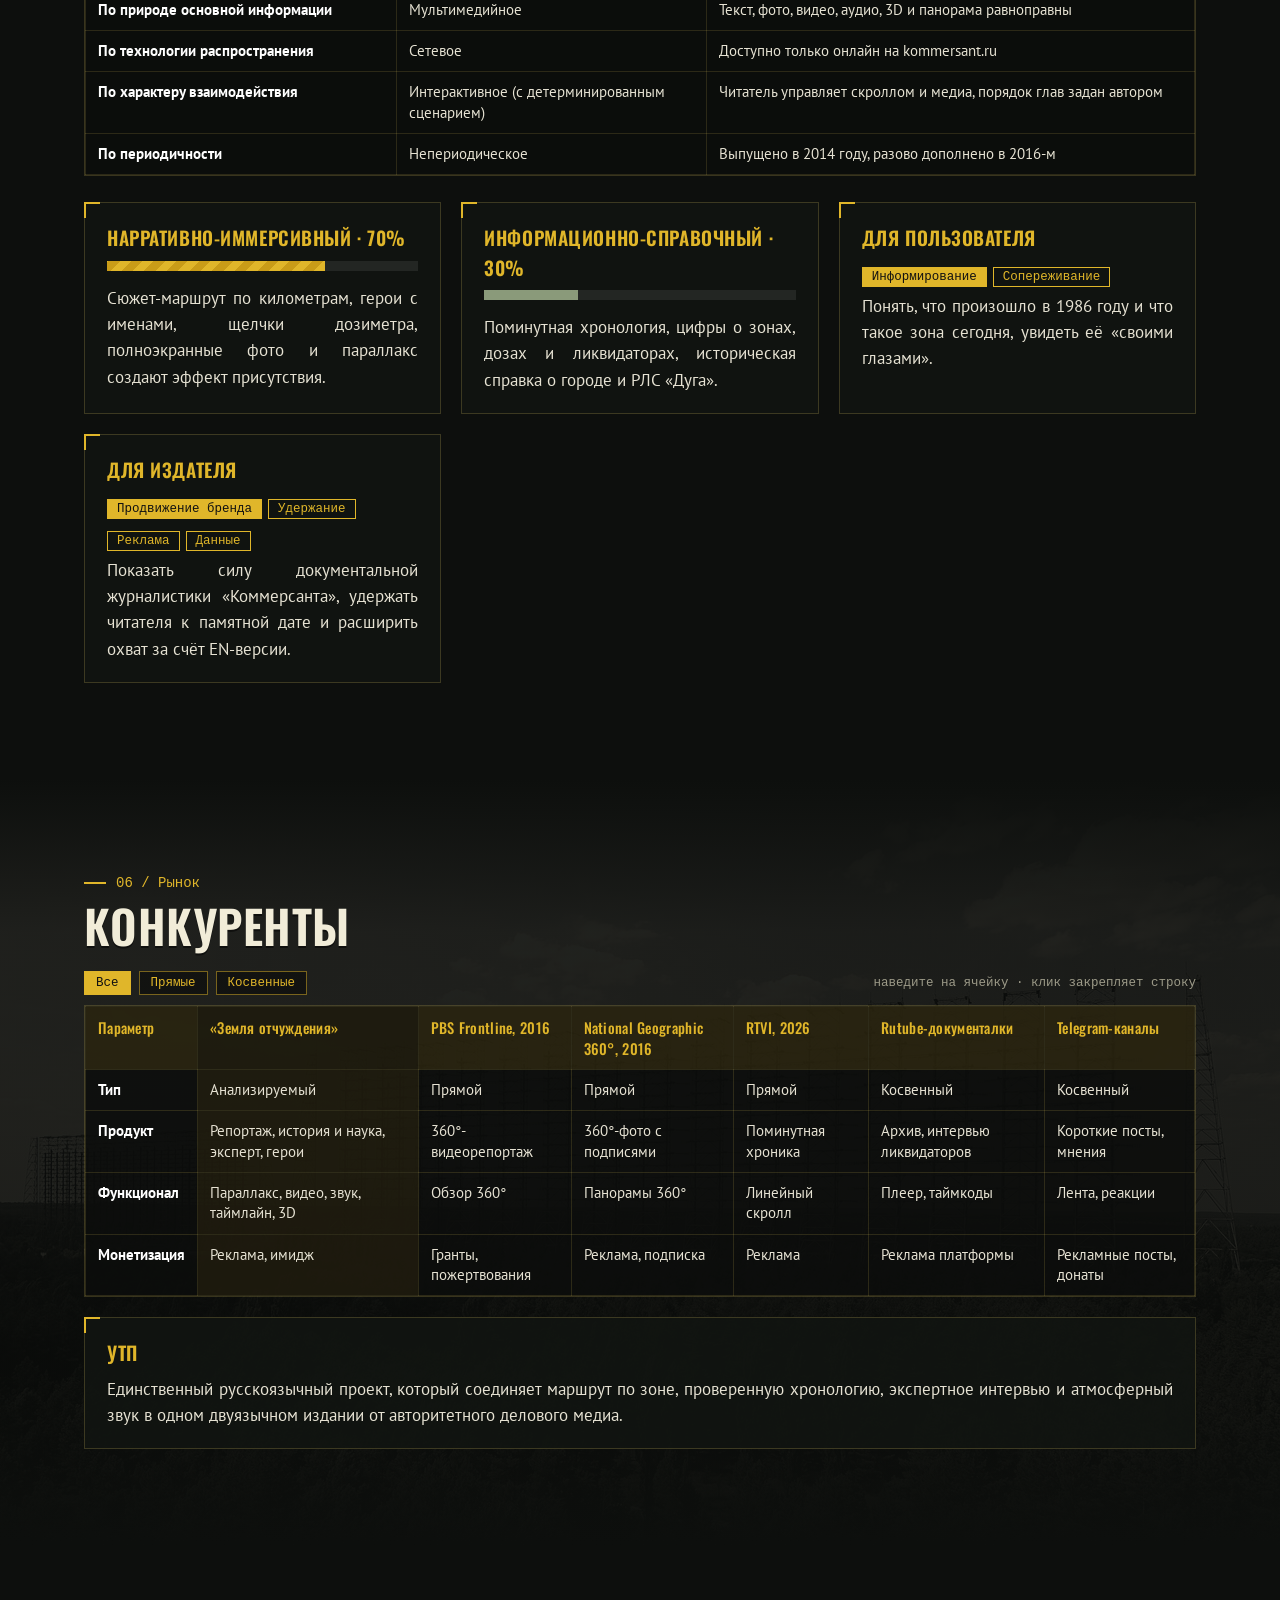
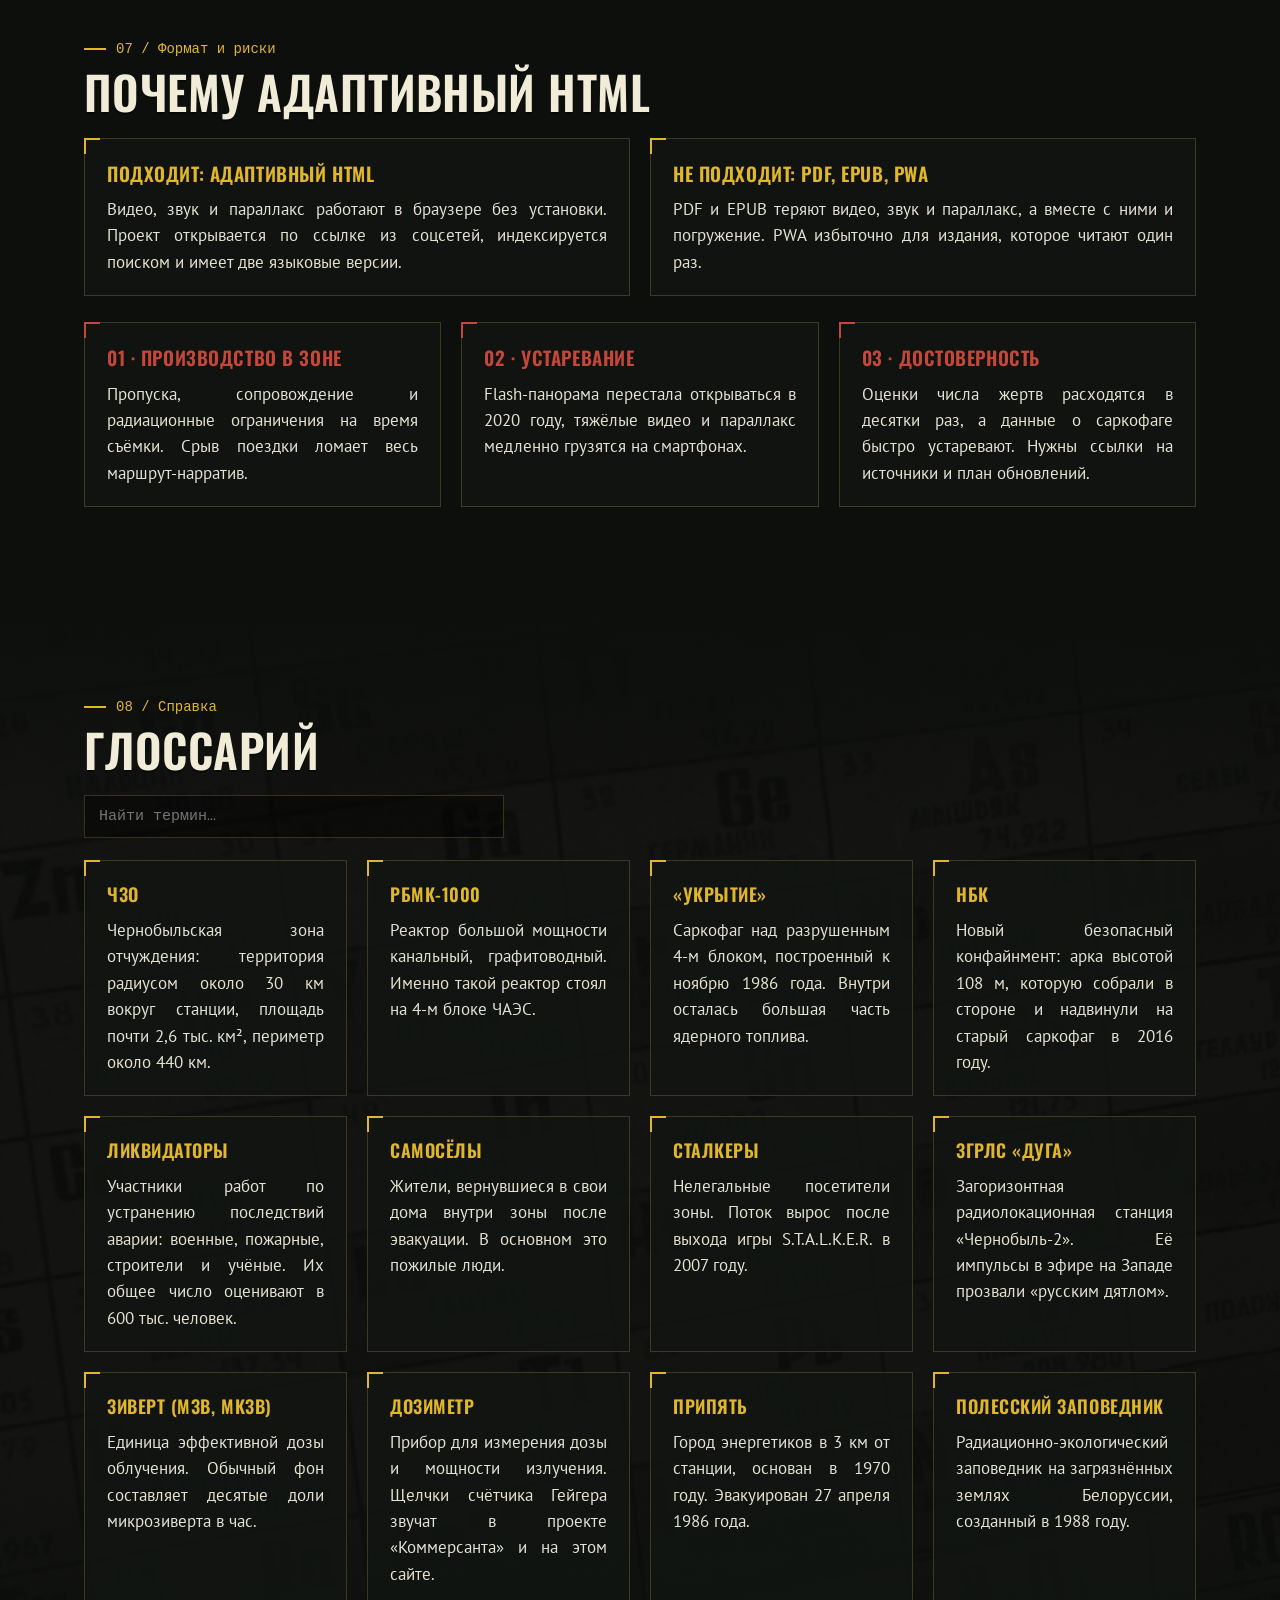
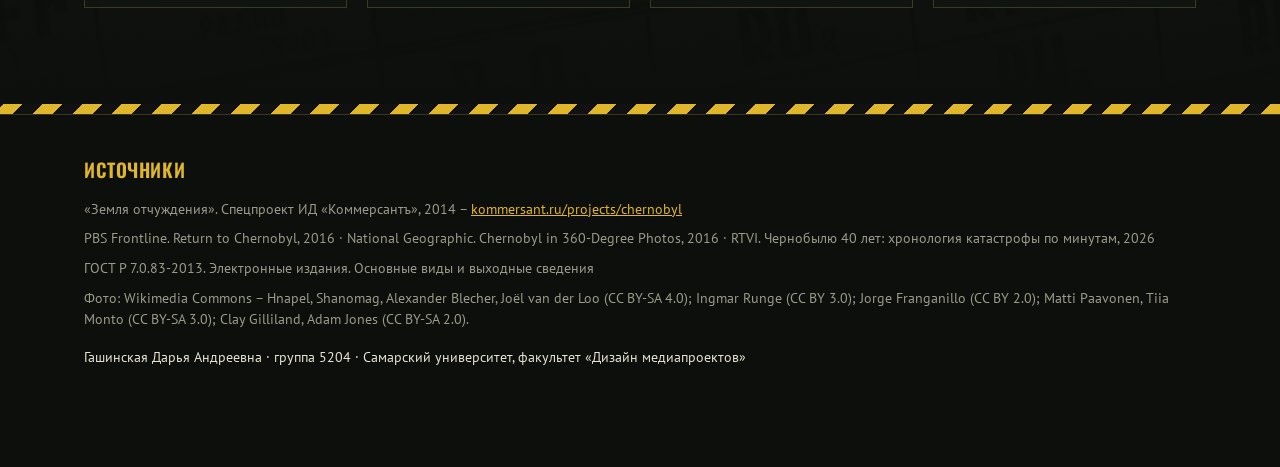
==== commit 0499f51f: "Фоновый эмбиент и слот для локальной музыки и значка Co-Authored-By: Claude Opus 5.5 <noreply@anthro" ====
--- a/index.html
+++ b/index.html
@@ -393,10 +393,12 @@
 
 <div id="grain"></div>
 <canvas id="dust"></canvas>
-<div id="hud"><span class="dot"></span><span class="mono" style="color:var(--muted)">ДП-5</span><span id="dose">0.14 мкЗв/ч</span><button id="snd" type="button">♪ звук</button></div>
+<div id="hud"><span class="dot"></span><span class="mono" style="color:var(--muted)">ДП-5</span><span id="dose">0.14 мкЗв/ч</span><button id="snd" type="button">♪ звук</button><button id="mus" type="button">♫ музыка</button></div>
 
 <script src="assets/geiger.js?v=4"></script>
 <script src="assets/tables.js?v=4"></script>
+<script src="assets/ambient.js?v=5"></script>
+<script src="assets/music.js?v=5"></script>
 <script>
 (function(){
   /* scroll reveal */
@@ -421,6 +423,7 @@
 
   /* dosimeter */
   setInterval(()=>{const v=hot?(2.8+Math.random()*3.4):(0.11+Math.random()*0.12);dose.textContent=v.toFixed(2)+' мкЗв/ч';},400);
+  document.getElementById('mus').addEventListener('click',e=>{Music.toggle().then(on=>{e.target.textContent=on?'♫ выкл':'♫ музыка';});});
   document.getElementById('snd').addEventListener('click',e=>{const on=Geiger.toggle();e.target.textContent=on?'♪ выкл':'♪ звук';});
   Geiger.onClick(()=>{const d=hud.querySelector('.dot');d.style.transform='scale(1.8)';setTimeout(()=>d.style.transform='',60);});
 
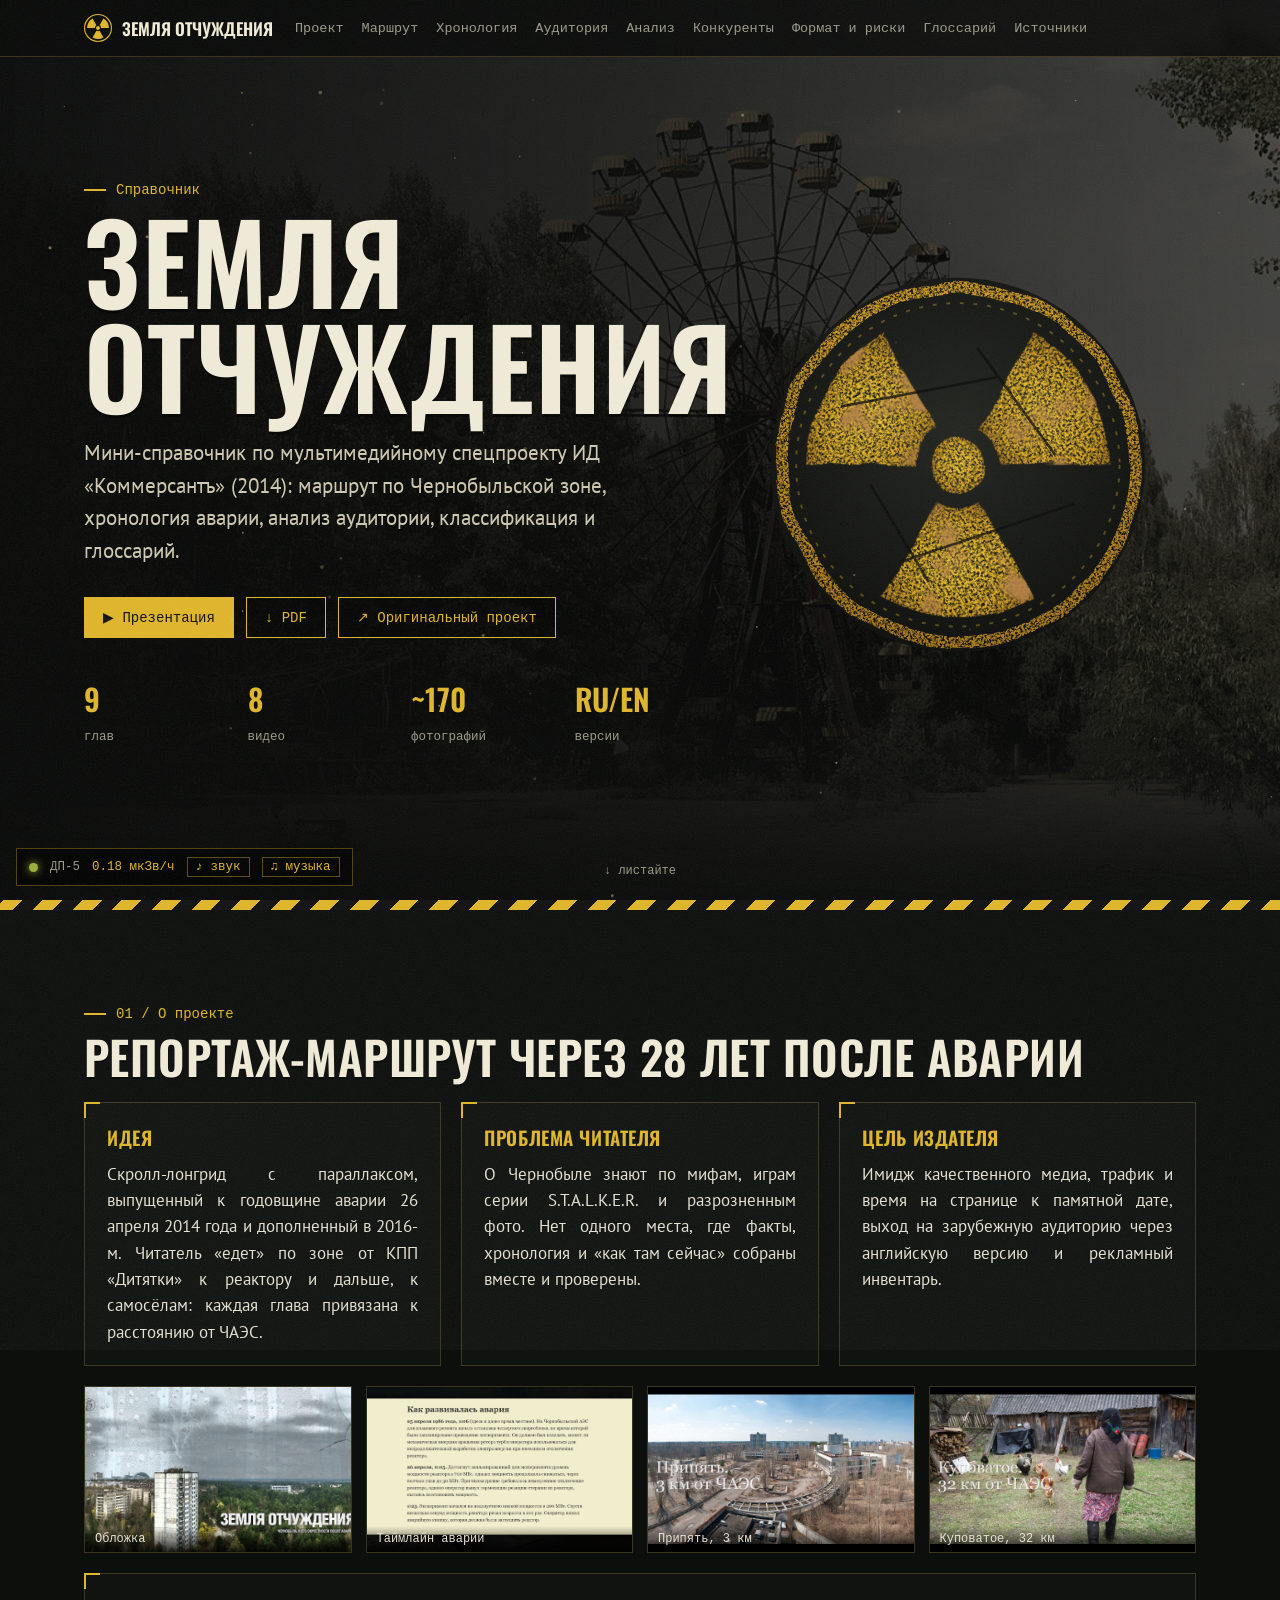
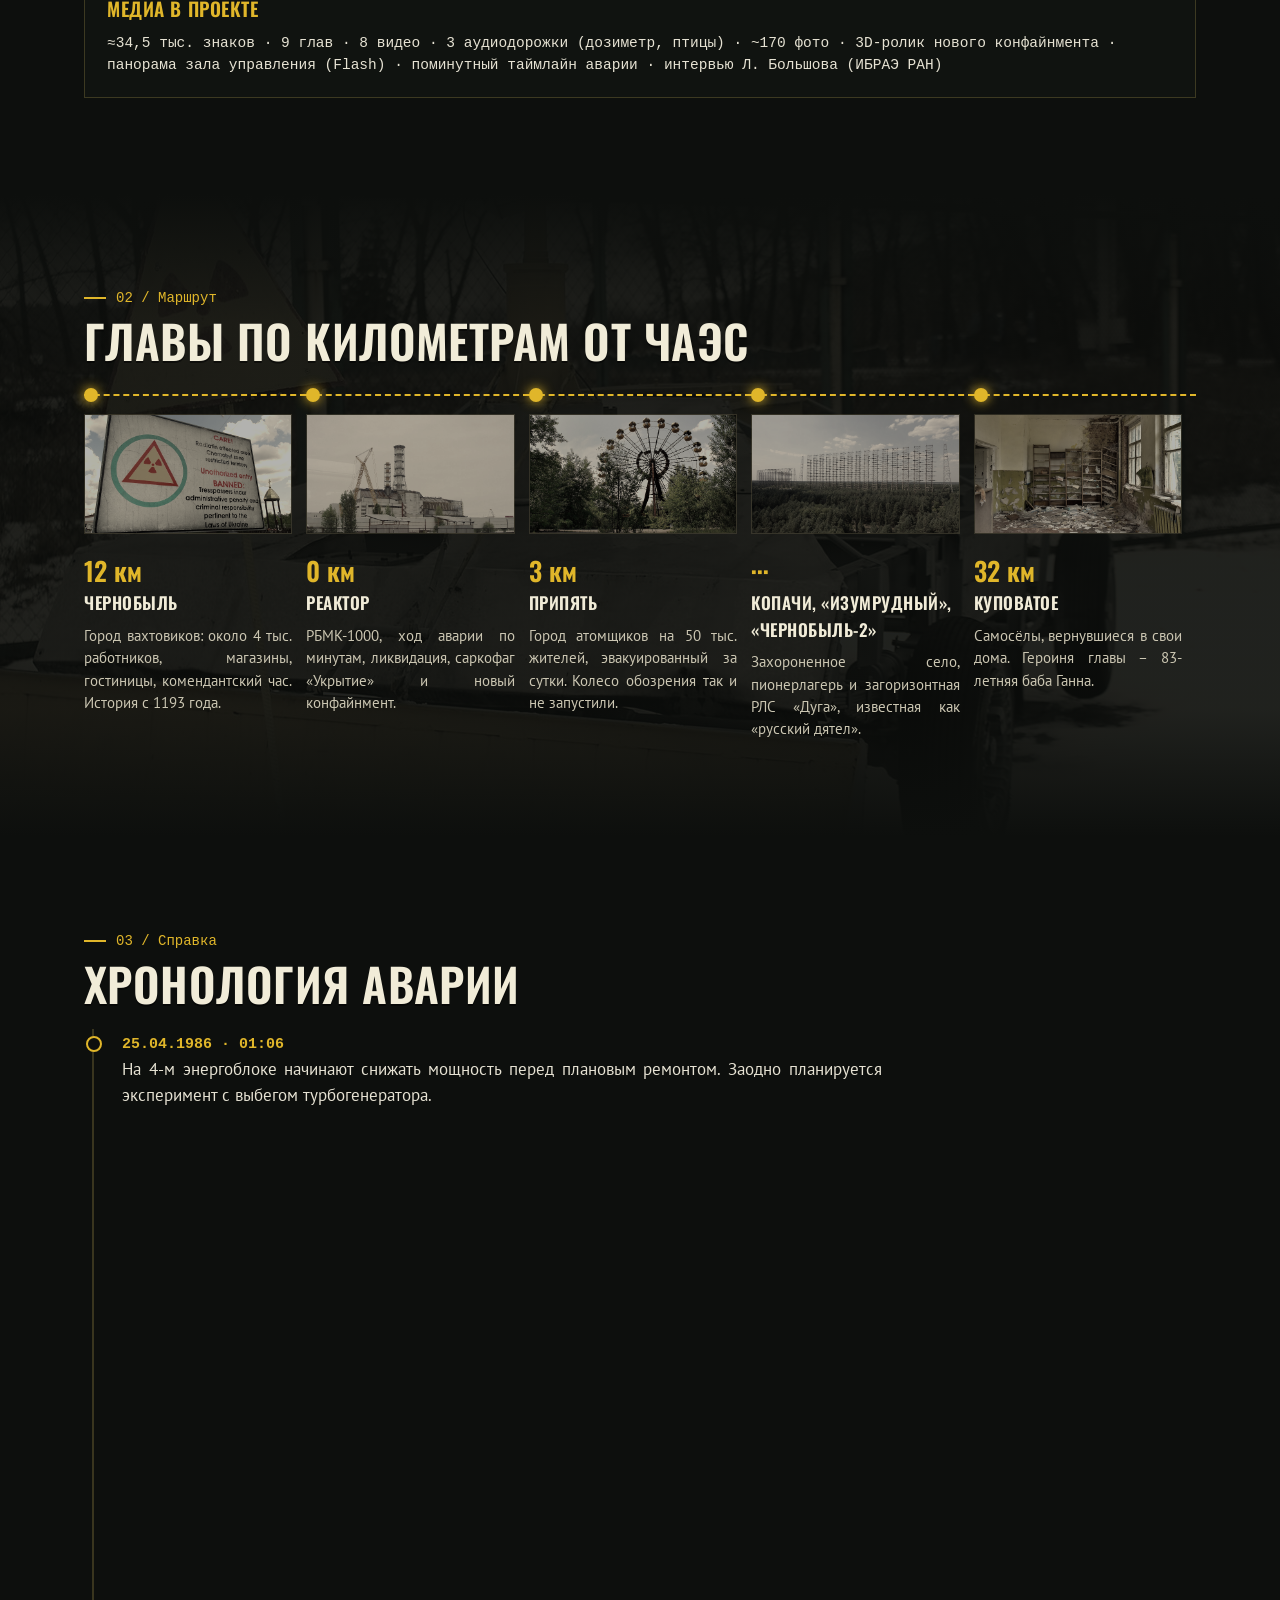
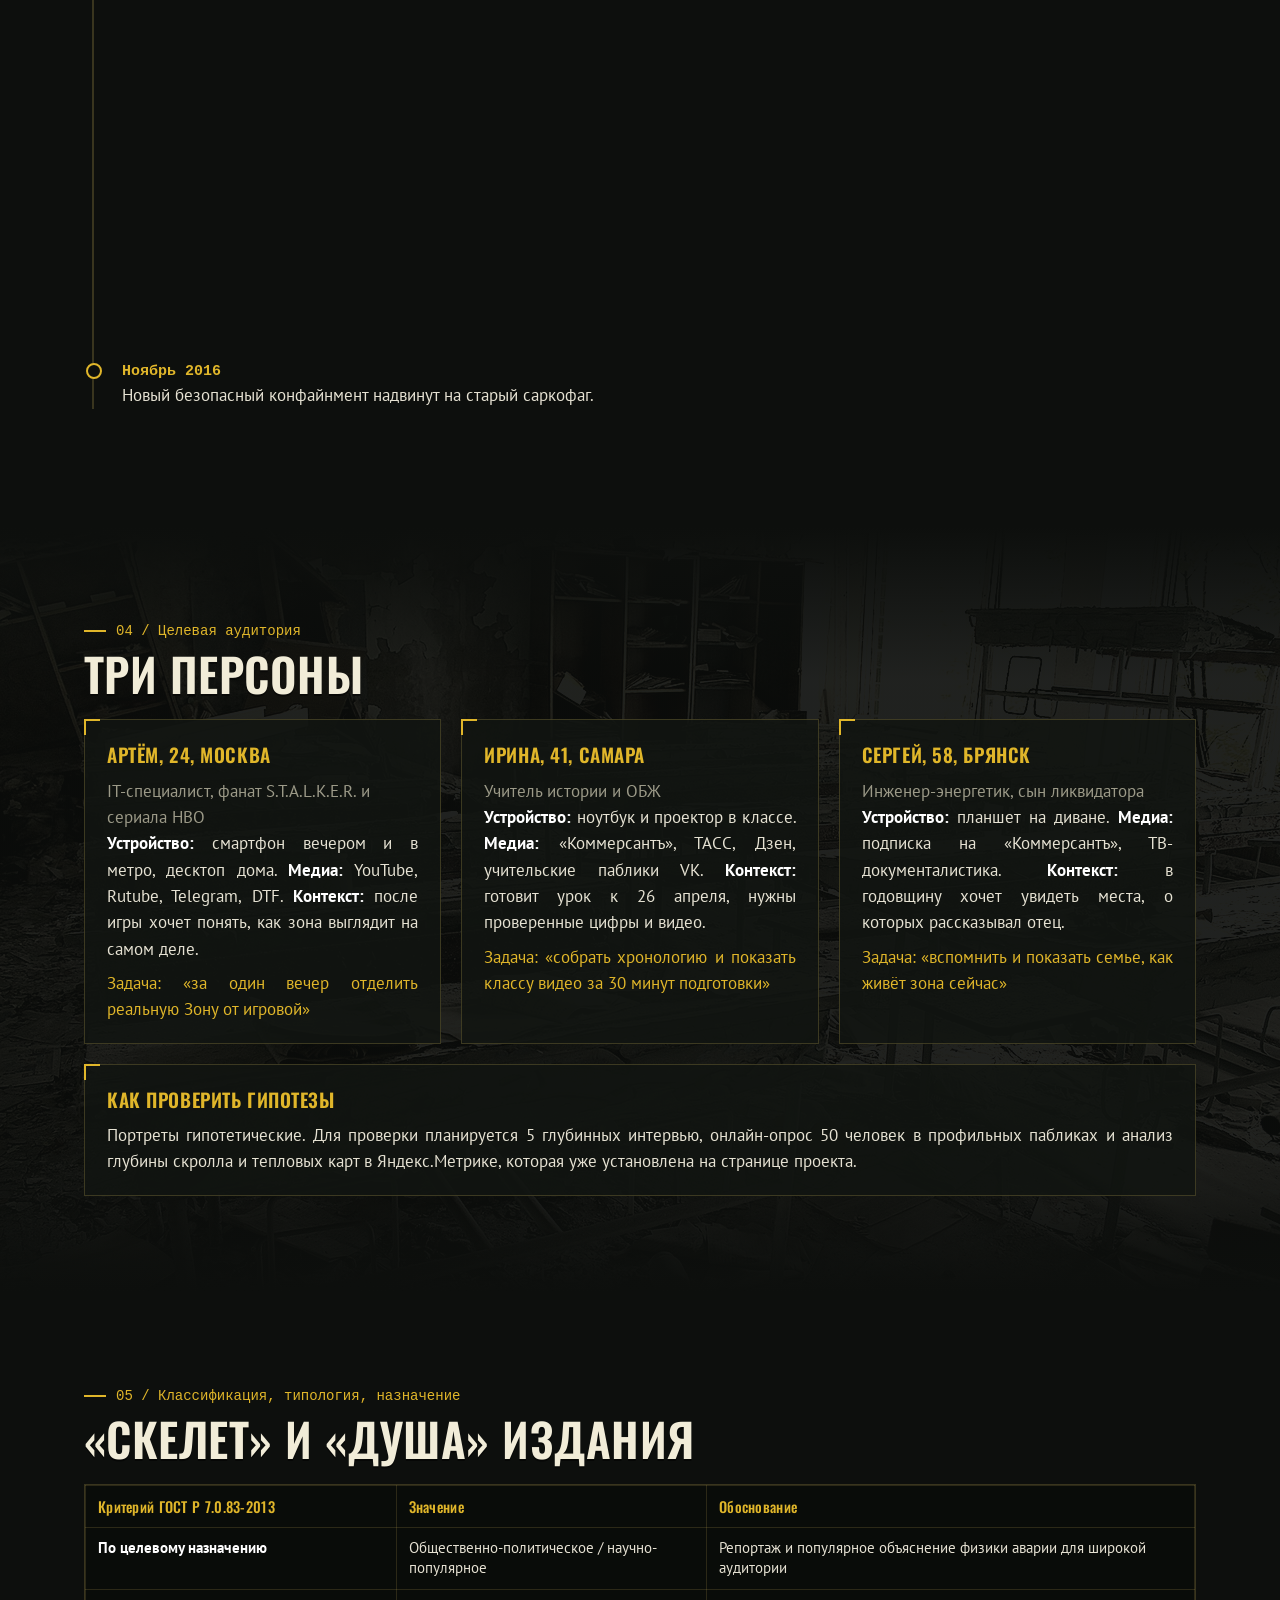
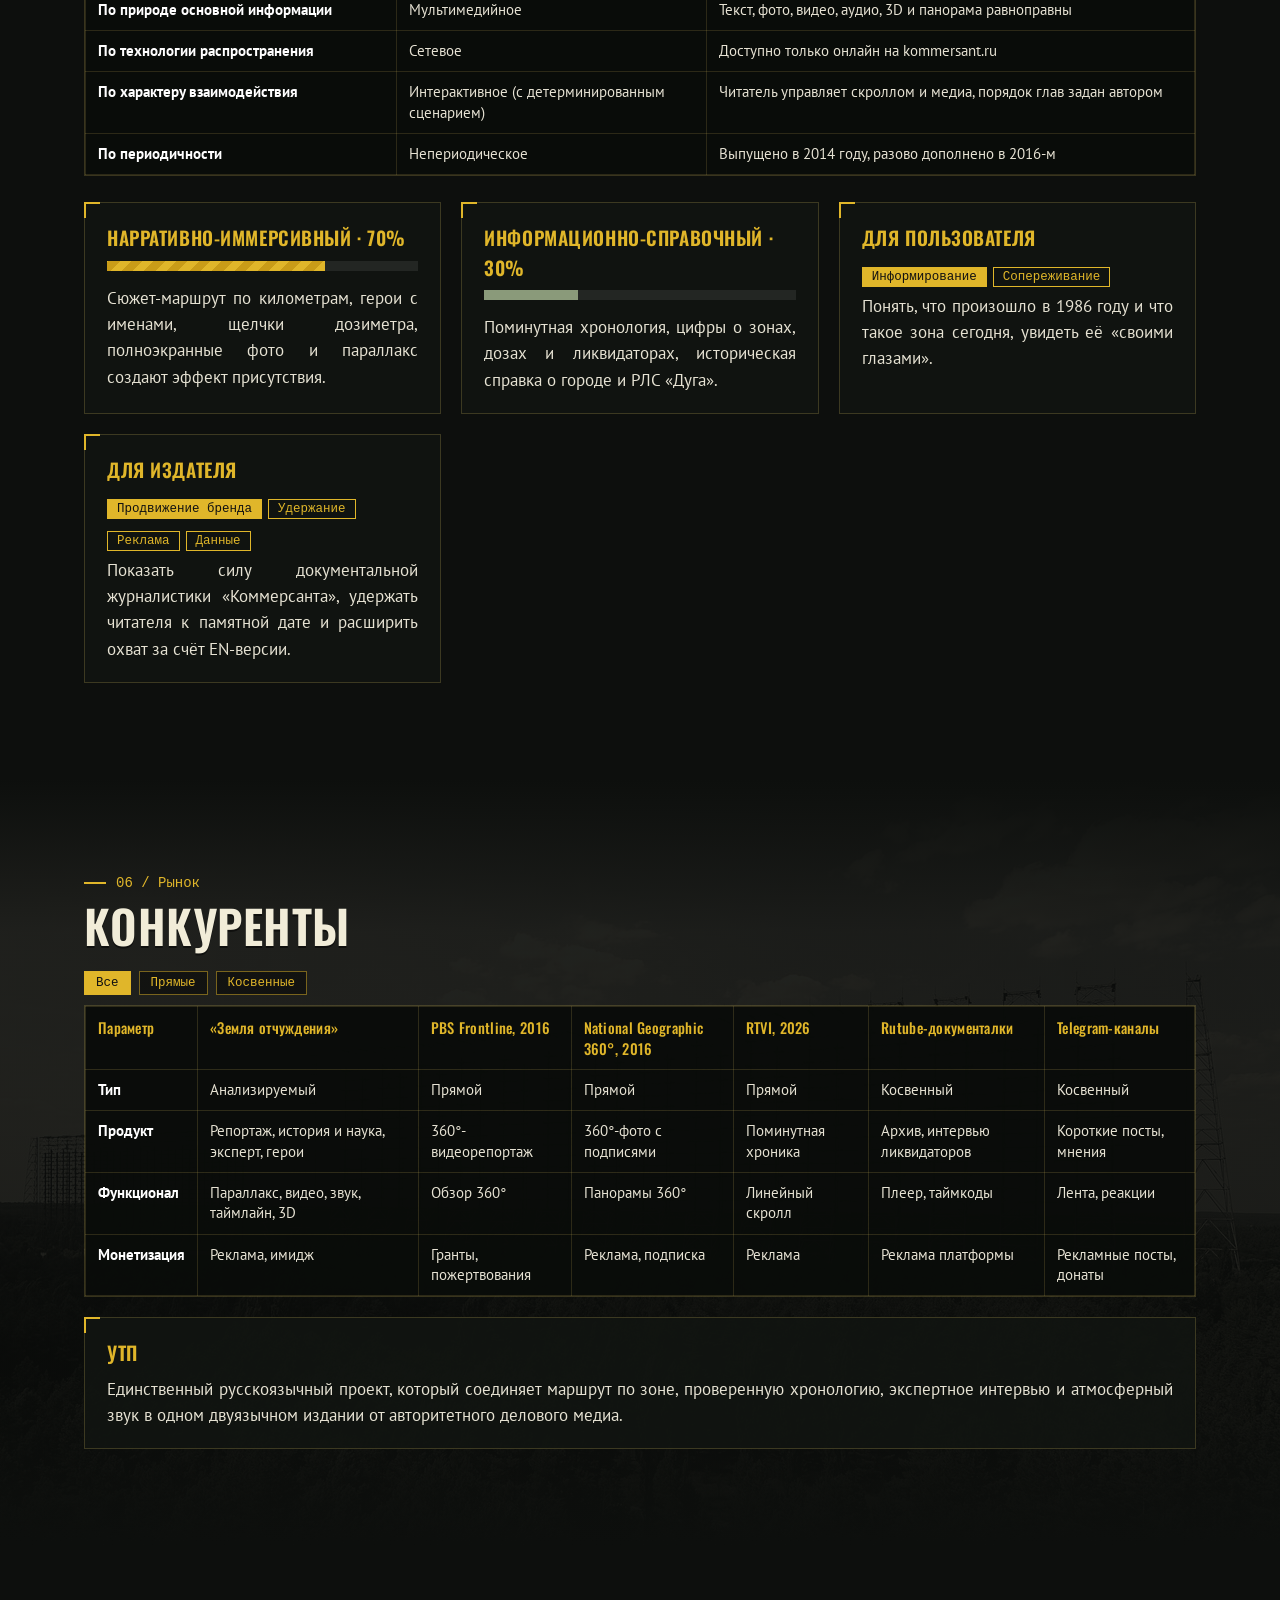
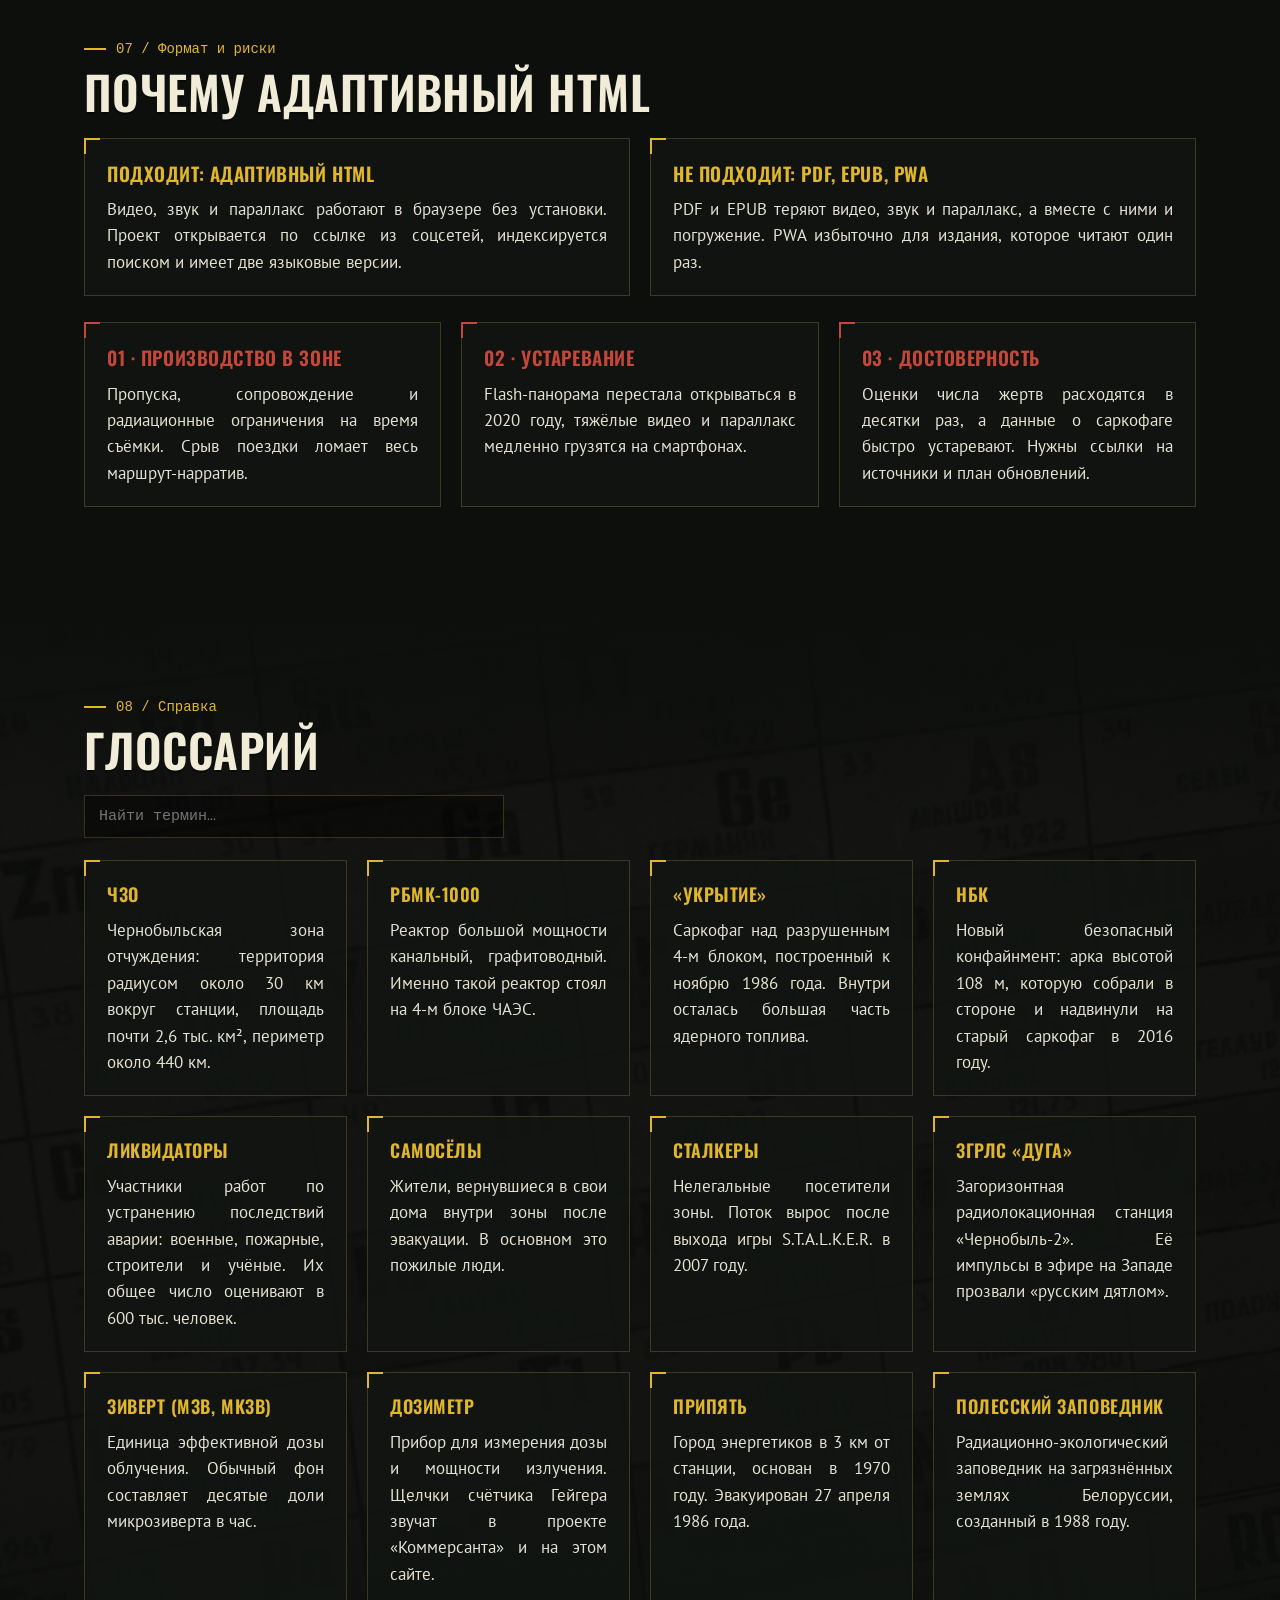
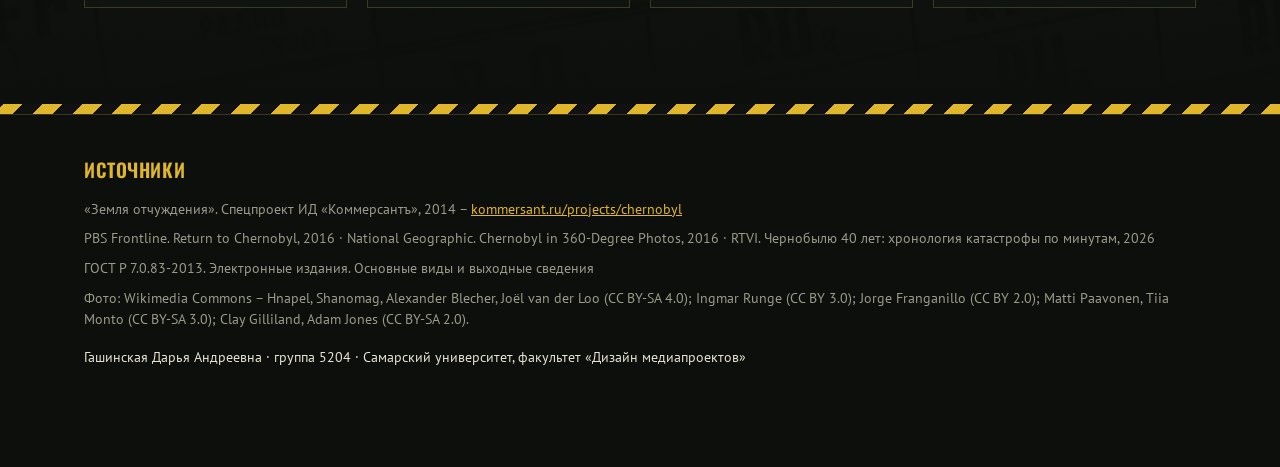
==== commit 54edc070: "Подсветка только ячейки под курсором, без JTBD Co-Authored-By: Claude Opus 5.5 <noreply@anthropic.co" ====
--- a/index.html
+++ b/index.html
@@ -140,7 +140,7 @@
 }
 @media (prefers-reduced-motion:reduce){*{animation:none!important;transition:none!important}.rv{opacity:1;transform:none}}
 </style>
-<link rel="stylesheet" href="assets/tables.css?v=4">
+<link rel="stylesheet" href="assets/tables.css?v=6">
 </head>
 <body>
 
@@ -286,9 +286,9 @@
     <div class="label rv">04 / Целевая аудитория</div>
     <h2 class="rv">Три персоны</h2>
     <div class="grid g3">
-      <div class="card rv"><h3>Артём, 24, Москва</h3><p class="muted" style="text-align:left">IT-специалист, фанат S.T.A.L.K.E.R. и сериала HBO</p><p><b>Устройство:</b> смартфон вечером и в метро, десктоп дома. <b>Медиа:</b> YouTube, Rutube, Telegram, DTF. <b>Контекст:</b> после игры хочет понять, как зона выглядит на самом деле.</p><p style="color:var(--acc);margin-top:8px">JTBD: «за один вечер отделить реальную Зону от игровой»</p></div>
-      <div class="card rv"><h3>Ирина, 41, Самара</h3><p class="muted" style="text-align:left">Учитель истории и ОБЖ</p><p><b>Устройство:</b> ноутбук и проектор в классе. <b>Медиа:</b> «Коммерсантъ», ТАСС, Дзен, учительские паблики VK. <b>Контекст:</b> готовит урок к 26 апреля, нужны проверенные цифры и видео.</p><p style="color:var(--acc);margin-top:8px">JTBD: «собрать хронологию и показать классу видео за 30 минут подготовки»</p></div>
-      <div class="card rv"><h3>Сергей, 58, Брянск</h3><p class="muted" style="text-align:left">Инженер-энергетик, сын ликвидатора</p><p><b>Устройство:</b> планшет на диване. <b>Медиа:</b> подписка на «Коммерсантъ», ТВ-документалистика. <b>Контекст:</b> в годовщину хочет увидеть места, о которых рассказывал отец.</p><p style="color:var(--acc);margin-top:8px">JTBD: «вспомнить и показать семье, как живёт зона сейчас»</p></div>
+      <div class="card rv"><h3>Артём, 24, Москва</h3><p class="muted" style="text-align:left">IT-специалист, фанат S.T.A.L.K.E.R. и сериала HBO</p><p><b>Устройство:</b> смартфон вечером и в метро, десктоп дома. <b>Медиа:</b> YouTube, Rutube, Telegram, DTF. <b>Контекст:</b> после игры хочет понять, как зона выглядит на самом деле.</p><p style="color:var(--acc);margin-top:8px">Задача: «за один вечер отделить реальную Зону от игровой»</p></div>
+      <div class="card rv"><h3>Ирина, 41, Самара</h3><p class="muted" style="text-align:left">Учитель истории и ОБЖ</p><p><b>Устройство:</b> ноутбук и проектор в классе. <b>Медиа:</b> «Коммерсантъ», ТАСС, Дзен, учительские паблики VK. <b>Контекст:</b> готовит урок к 26 апреля, нужны проверенные цифры и видео.</p><p style="color:var(--acc);margin-top:8px">Задача: «собрать хронологию и показать классу видео за 30 минут подготовки»</p></div>
+      <div class="card rv"><h3>Сергей, 58, Брянск</h3><p class="muted" style="text-align:left">Инженер-энергетик, сын ликвидатора</p><p><b>Устройство:</b> планшет на диване. <b>Медиа:</b> подписка на «Коммерсантъ», ТВ-документалистика. <b>Контекст:</b> в годовщину хочет увидеть места, о которых рассказывал отец.</p><p style="color:var(--acc);margin-top:8px">Задача: «вспомнить и показать семье, как живёт зона сейчас»</p></div>
     </div>
     <div class="card rv" style="margin-top:20px"><h3>Как проверить гипотезы</h3><p>Портреты гипотетические. Для проверки планируется 5 глубинных интервью, онлайн-опрос 50 человек в профильных пабликах и анализ глубины скролла и тепловых карт в Яндекс.Метрике, которая уже установлена на странице проекта.</p></div>
   </div>
@@ -396,7 +396,7 @@
 <div id="hud"><span class="dot"></span><span class="mono" style="color:var(--muted)">ДП-5</span><span id="dose">0.14 мкЗв/ч</span><button id="snd" type="button">♪ звук</button><button id="mus" type="button">♫ музыка</button></div>
 
 <script src="assets/geiger.js?v=4"></script>
-<script src="assets/tables.js?v=4"></script>
+<script src="assets/tables.js?v=6"></script>
 <script src="assets/ambient.js?v=5"></script>
 <script src="assets/music.js?v=5"></script>
 <script>
--- a/assets/tables.css
+++ b/assets/tables.css
@@ -1,28 +1,18 @@
-/* Интерактивные таблицы: подсветка строки и столбца, закрепление строки, фильтр, анимация появления */
+/* Интерактивные таблицы: тёмные ячейки, жёлтым загорается только ячейка под курсором */
 .tblwrap{position:relative}
 .tblwrap:not(.tbl){overflow:hidden}
-table.ix td,table.ix th{transition:background .2s,color .2s,box-shadow .2s}
-table.ix td{cursor:default}
-table.ix tr.row-hot td{background:rgba(224,182,42,.11)}
-table.ix .col-hot{background:rgba(224,182,42,.09)}
-table.ix td.cell-hot{background:rgba(224,182,42,.24)!important;color:#fff;box-shadow:inset 0 0 0 1px #e0b62a}
-table.ix tr.pinned td{background:rgba(224,182,42,.16);box-shadow:inset 0 1px 0 #e0b62a,inset 0 -1px 0 #e0b62a}
-table.ix tr.pinned td:first-child{box-shadow:inset 3px 0 0 #e0b62a,inset 0 1px 0 #e0b62a,inset 0 -1px 0 #e0b62a}
+table.ix th,table.ix td,table.ix td.hl,table.ix th.hl{background:rgba(10,12,10,.92)!important}
+table.ix th{color:#e0b62a}
+table.ix td{cursor:default;transition:background .25s,color .25s,box-shadow .25s}
+table.ix td.cell-hot{background:rgba(224,182,42,.22)!important;color:#fff;box-shadow:inset 0 0 0 1px #e0b62a,0 0 18px rgba(224,182,42,.25)}
 table.ix .col-off{display:none}
 .tfilter{display:flex;flex-wrap:wrap;gap:8px;margin-bottom:10px;font:12.5px "PT Mono",monospace}
 .tfilter button{background:rgba(0,0,0,.4);border:1px solid rgba(224,182,42,.5);color:#e0b62a;font:inherit;padding:4px 11px;cursor:pointer;transition:.2s}
 .tfilter button:hover{background:rgba(224,182,42,.15)}
 .tfilter button.on{background:#e0b62a;color:#111}
-.tfilter .hint{color:#9c9a88;align-self:center;margin-left:auto}
 @media screen{
   table.ix tr{opacity:0;transform:translateX(-22px)}
   table.ix.tbl-in tr,.slide.active table.ix tr{animation:rowin .65s cubic-bezier(.2,.7,.2,1) forwards;animation-delay:calc(var(--i,0) * .09s + .35s)}
   @keyframes rowin{to{opacity:1;transform:none}}
-  table.ix td.flash{animation:cellflash .5s}
-  @keyframes cellflash{0%{background:rgba(224,182,42,.45)}100%{background:transparent}}
-  .tblwrap::after{content:"";position:absolute;left:0;right:0;top:-40px;height:40px;pointer-events:none;
-    background:linear-gradient(180deg,transparent,rgba(224,182,42,.10) 70%,rgba(224,182,42,.35) 100%);opacity:0}
-  .tblwrap.tbl-in::after,.slide.active .tblwrap::after{animation:scan 7s linear infinite 1.2s}
-  @keyframes scan{0%{top:-40px;opacity:1}35%{top:100%;opacity:1}36%,100%{top:100%;opacity:0}}
 }
 @media print{.tfilter{display:none}table.ix tr{opacity:1!important;transform:none!important}}
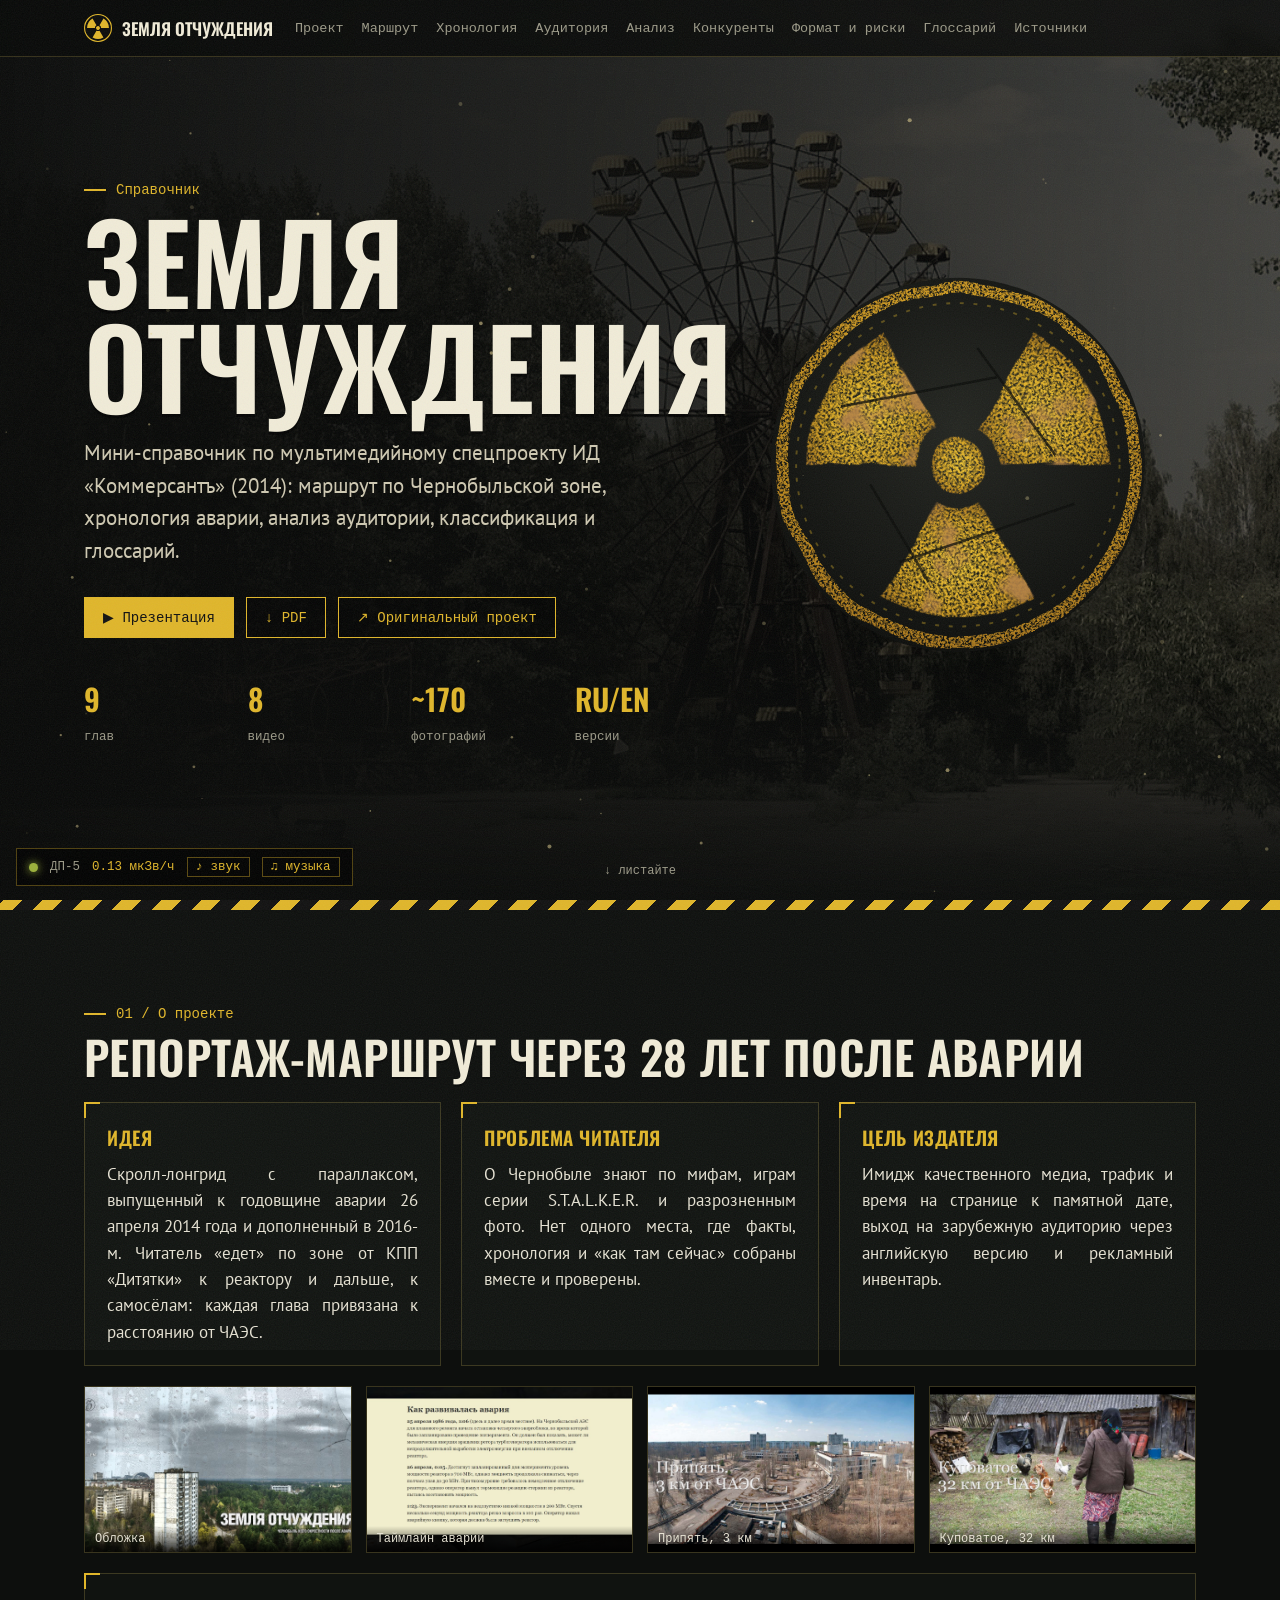
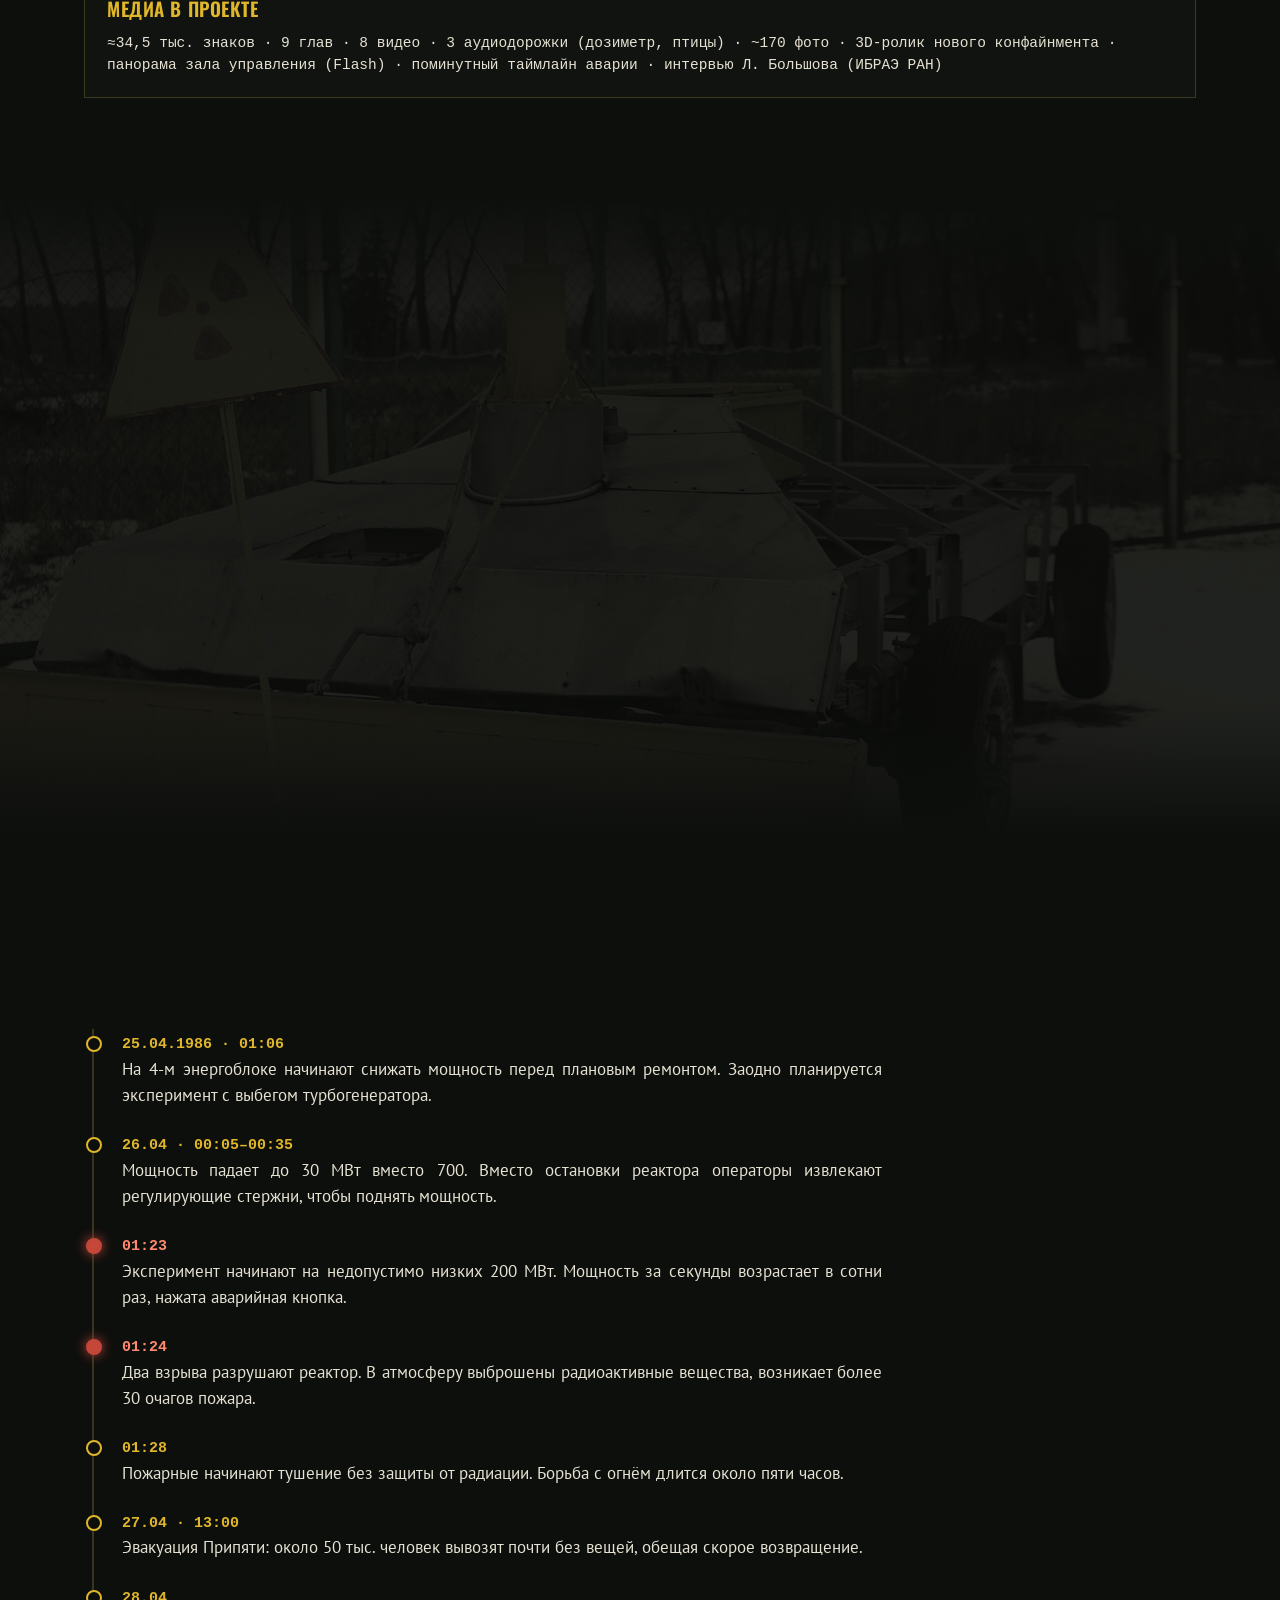
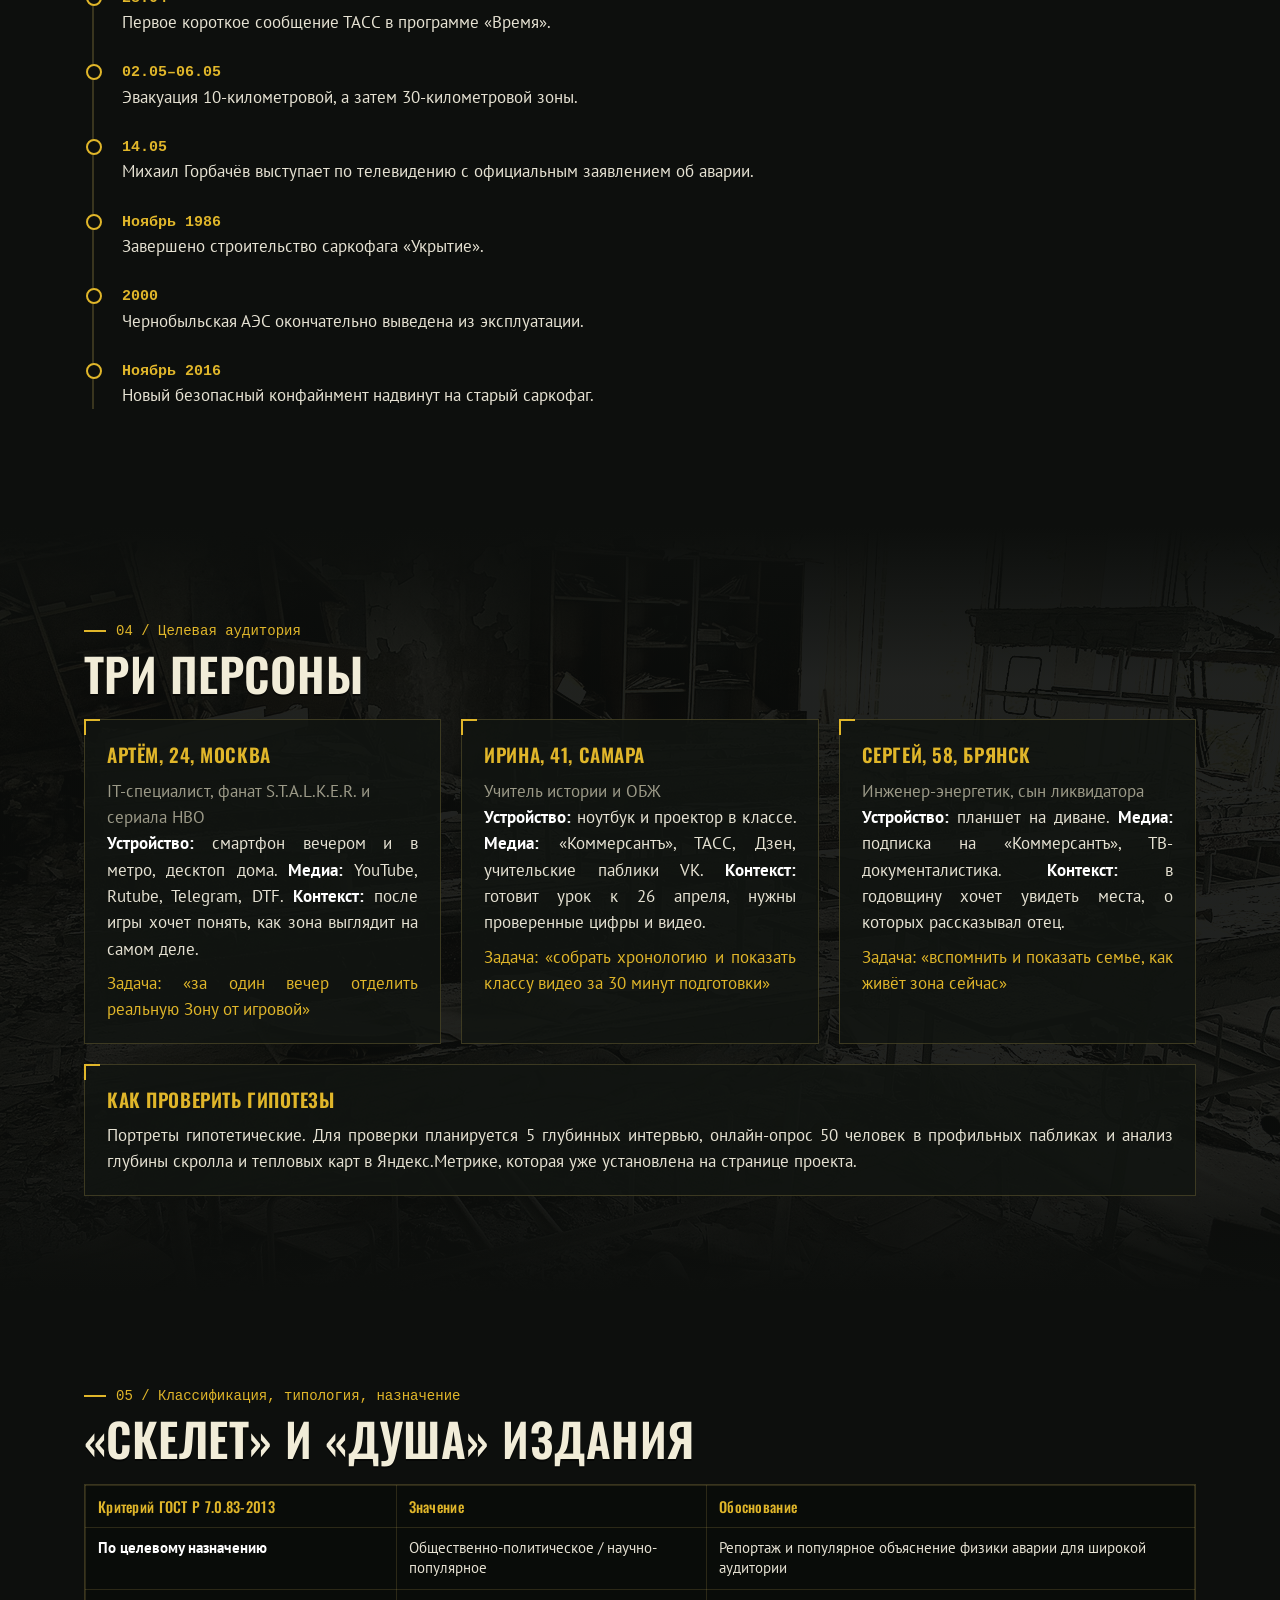
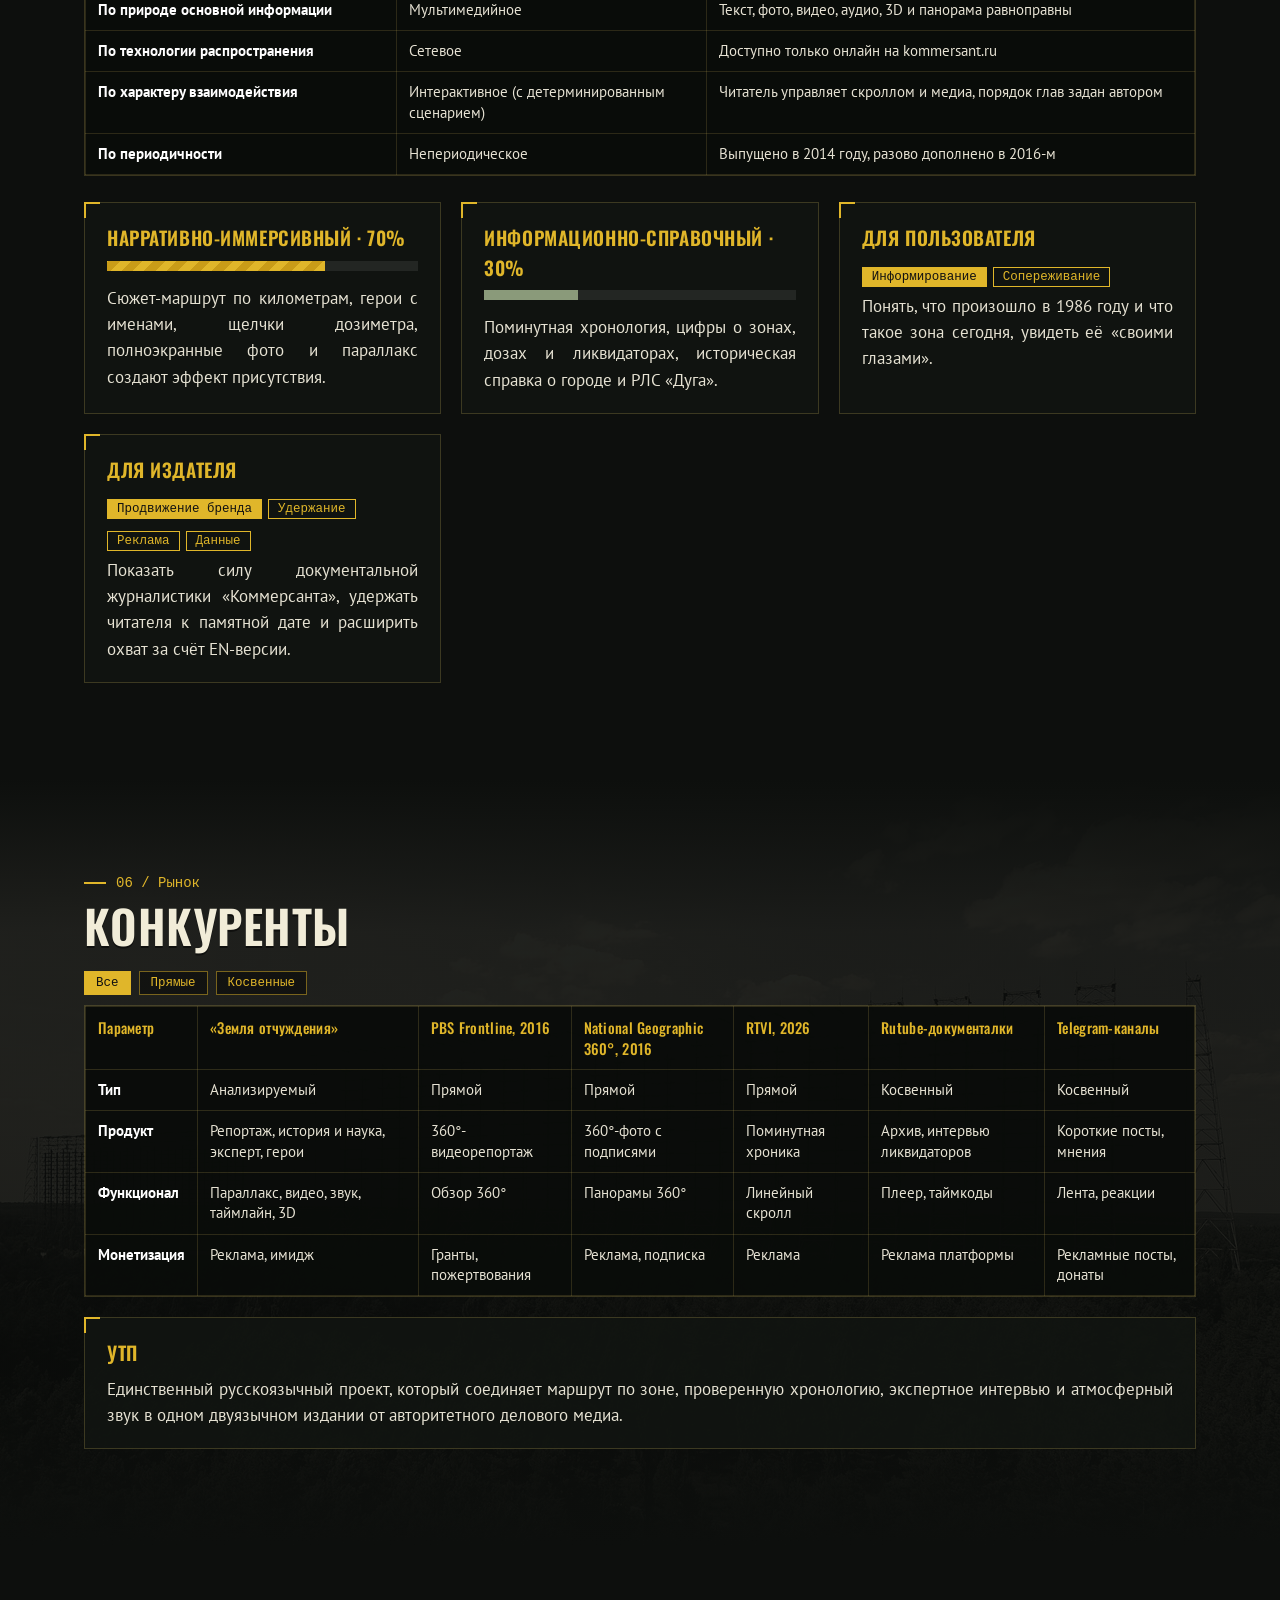
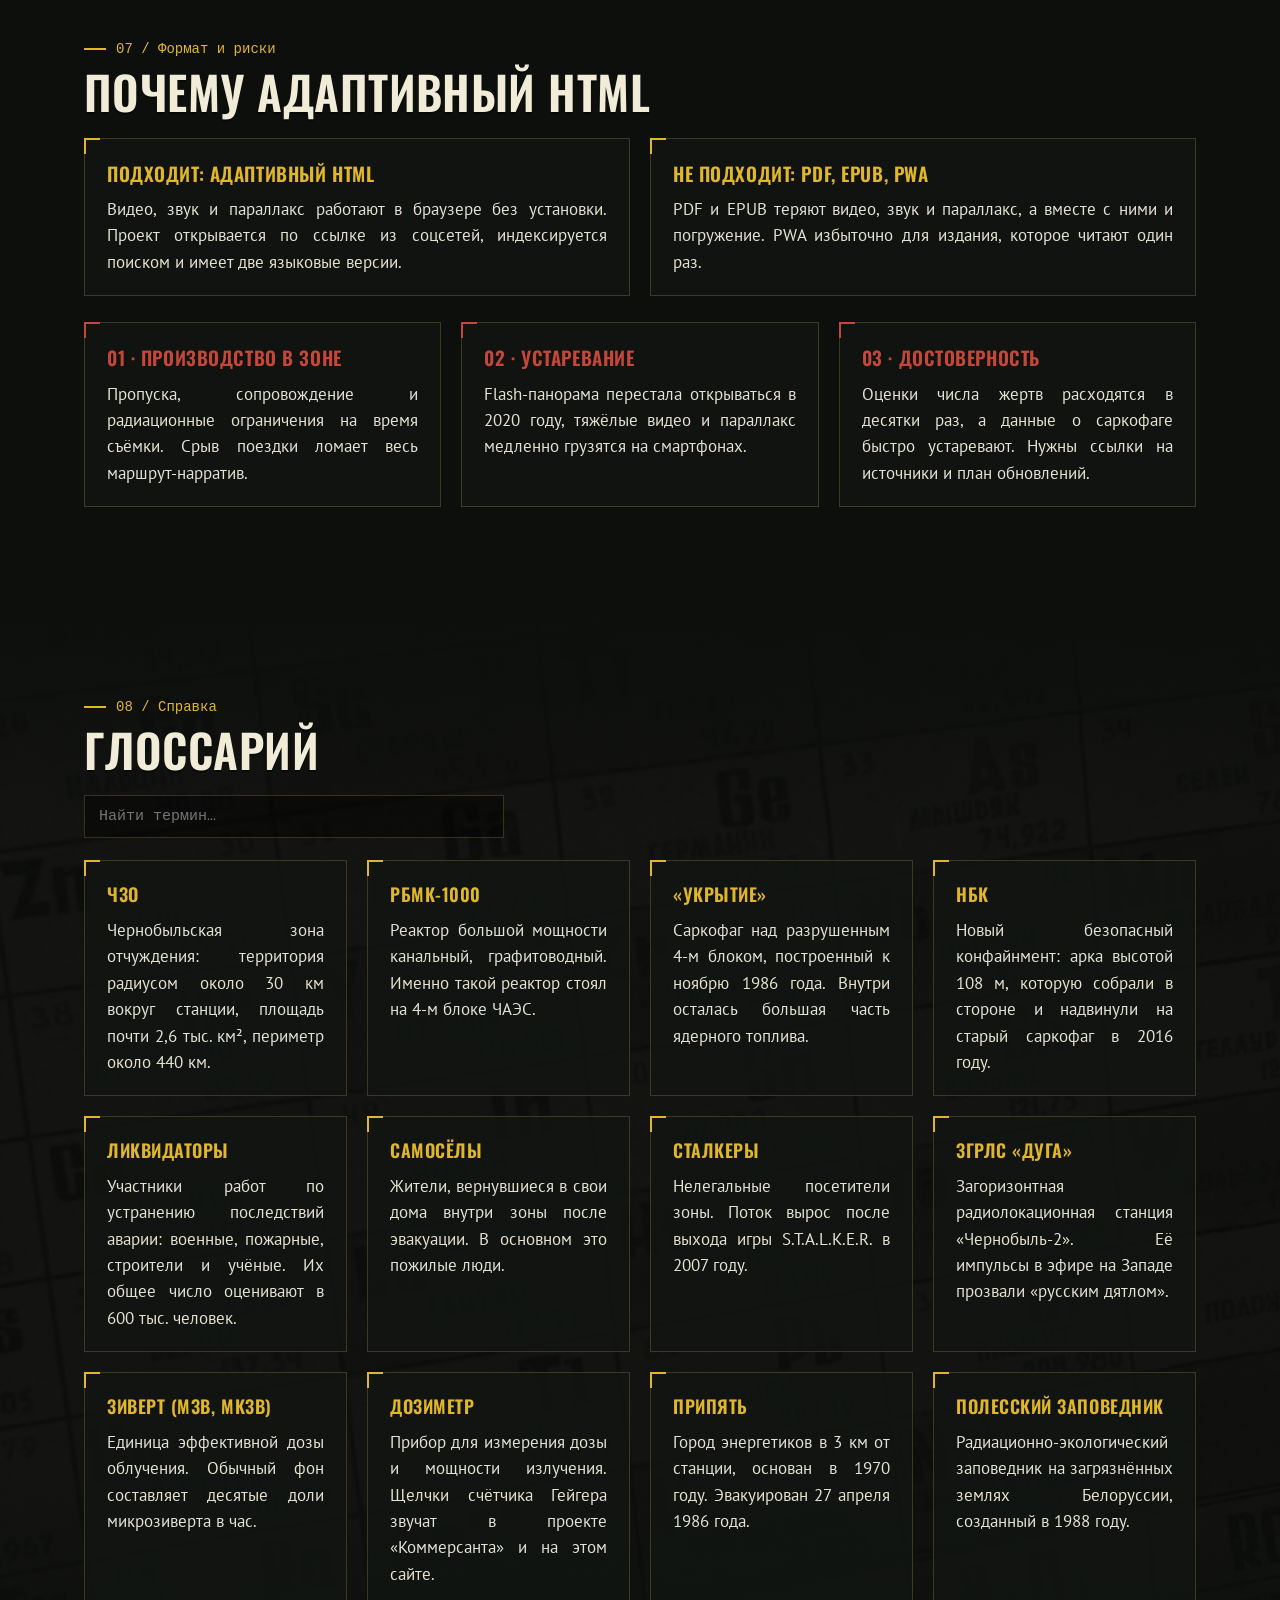
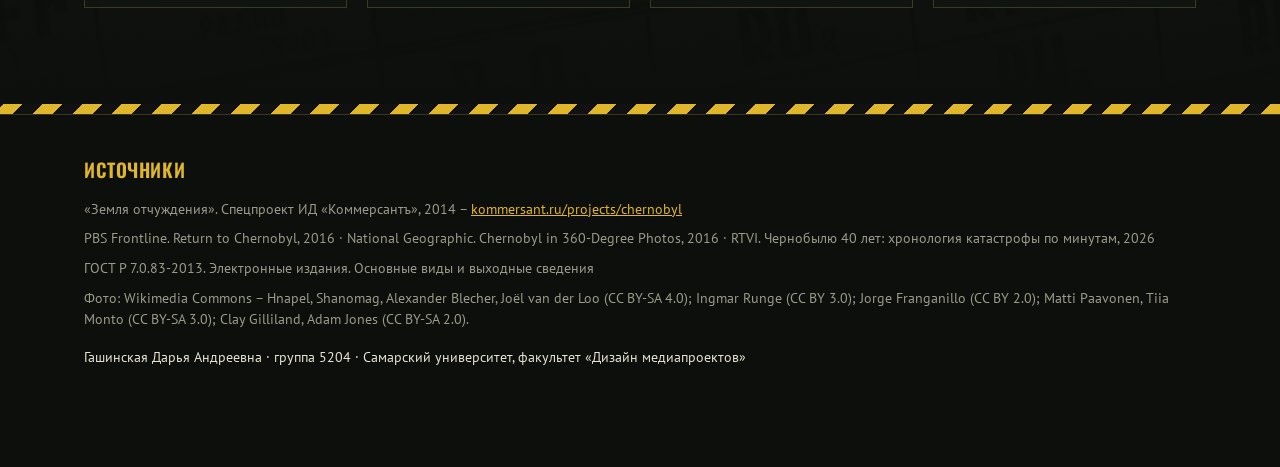
==== commit 6d027e13: "Фоновая музыка: свой медленный гитарный перебор Co-Authored-By: Claude Opus 5.5 <noreply@anthropic.c" ====
--- a/index.html
+++ b/index.html
@@ -397,7 +397,7 @@
 
 <script src="assets/geiger.js?v=4"></script>
 <script src="assets/tables.js?v=6"></script>
-<script src="assets/ambient.js?v=5"></script>
+<script src="assets/ambient.js?v=7"></script>
 <script src="assets/music.js?v=5"></script>
 <script>
 (function(){
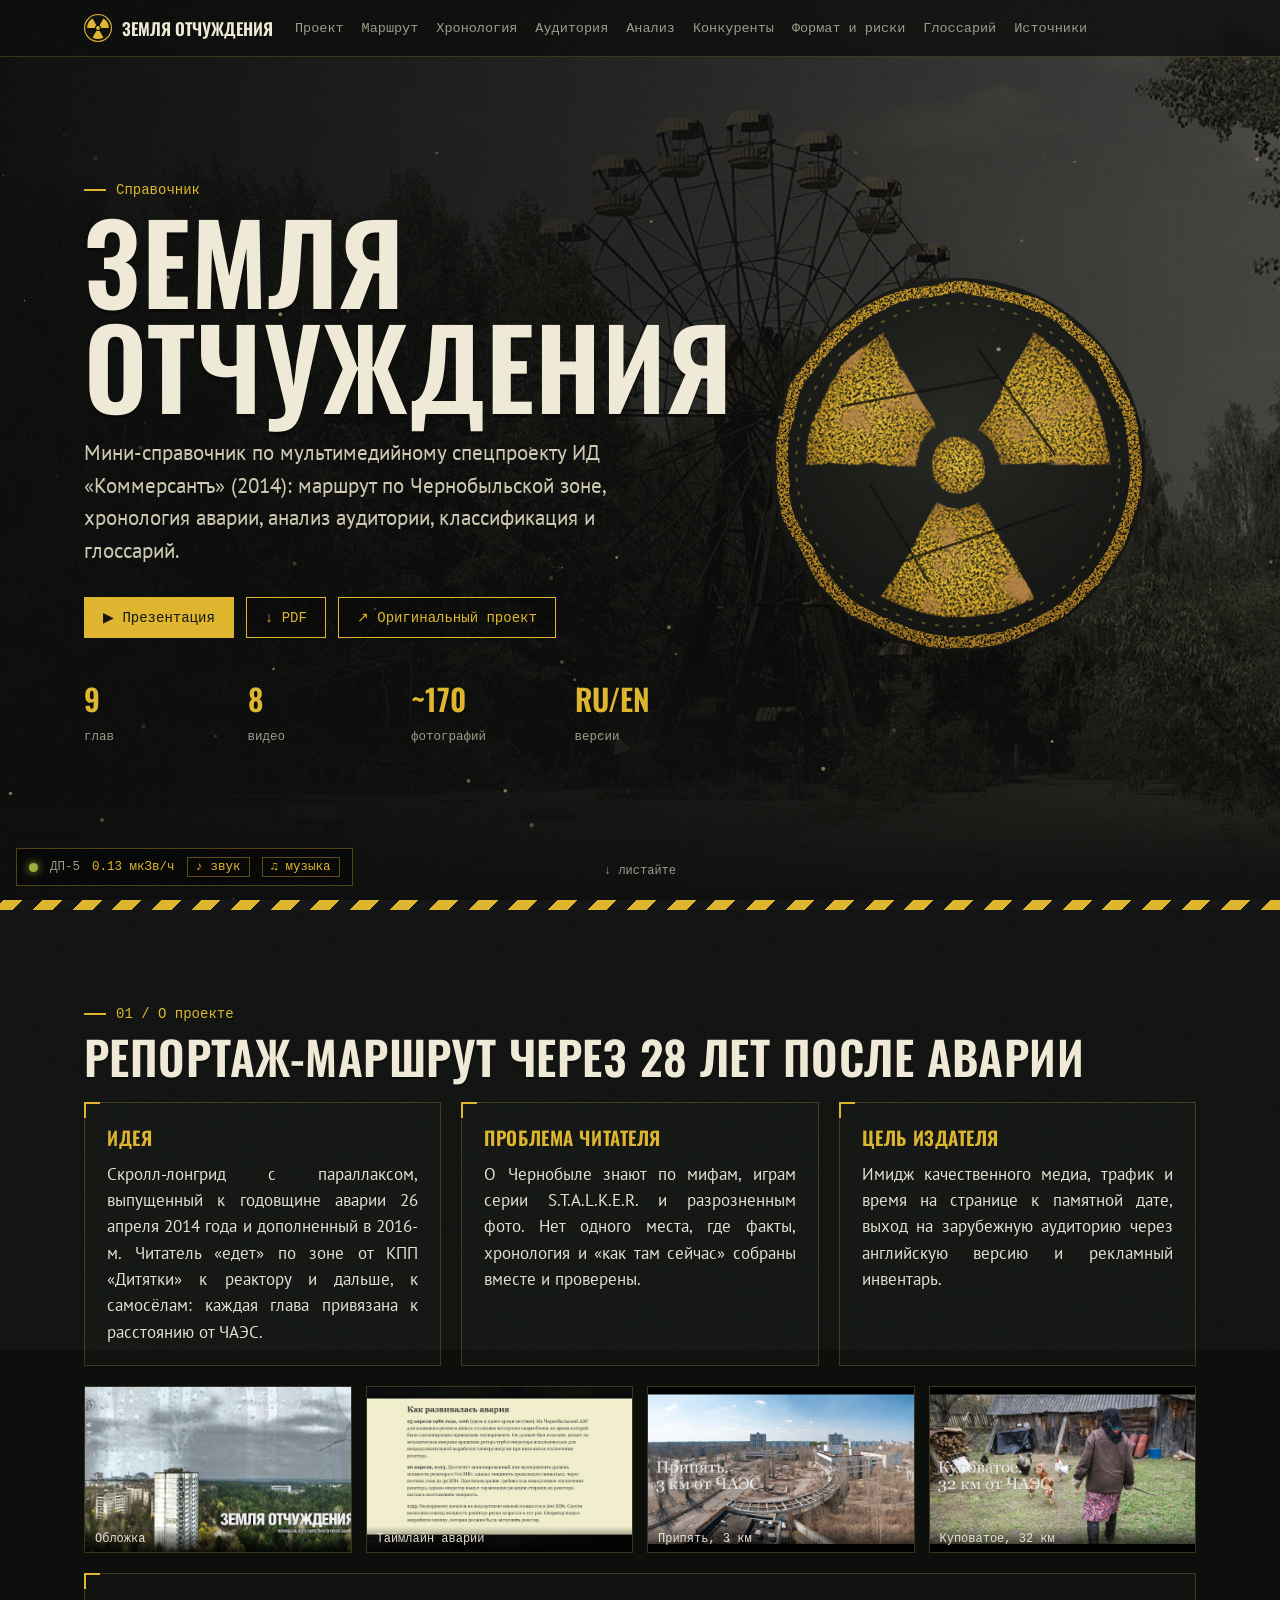
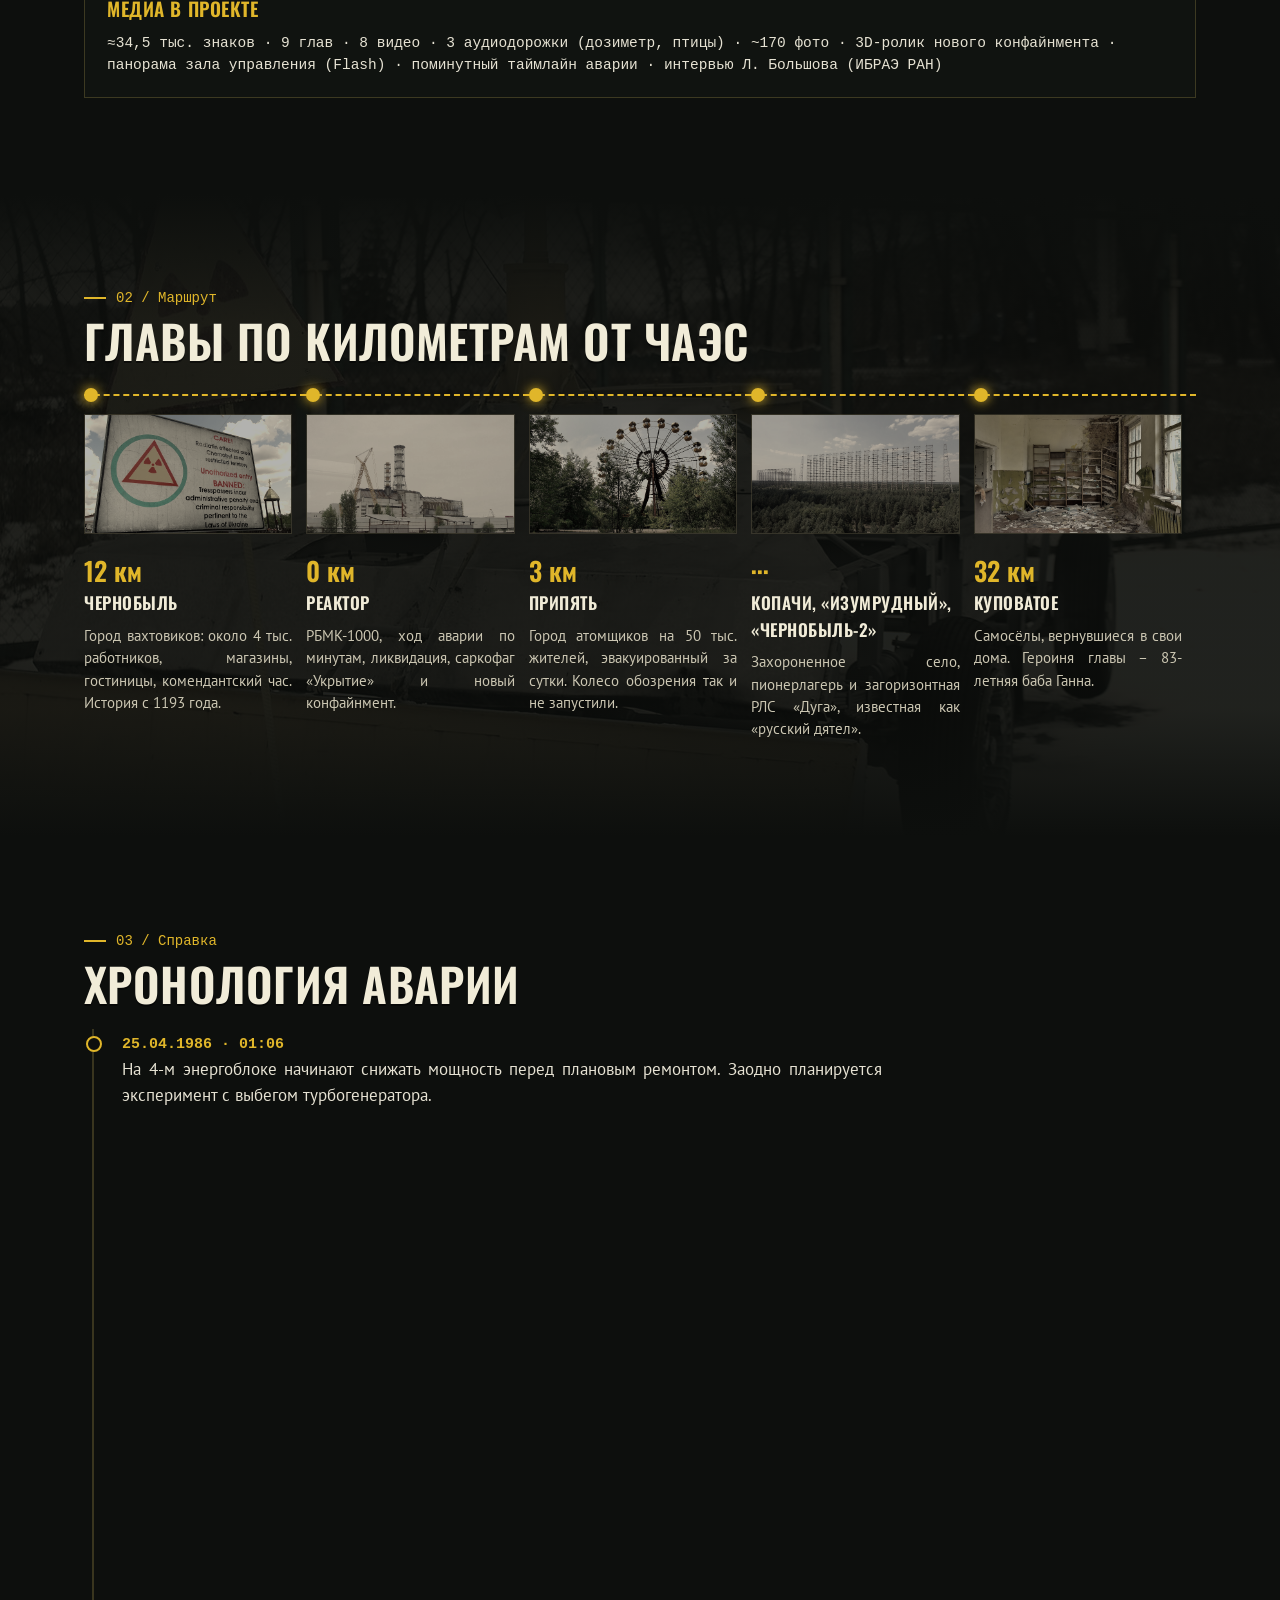
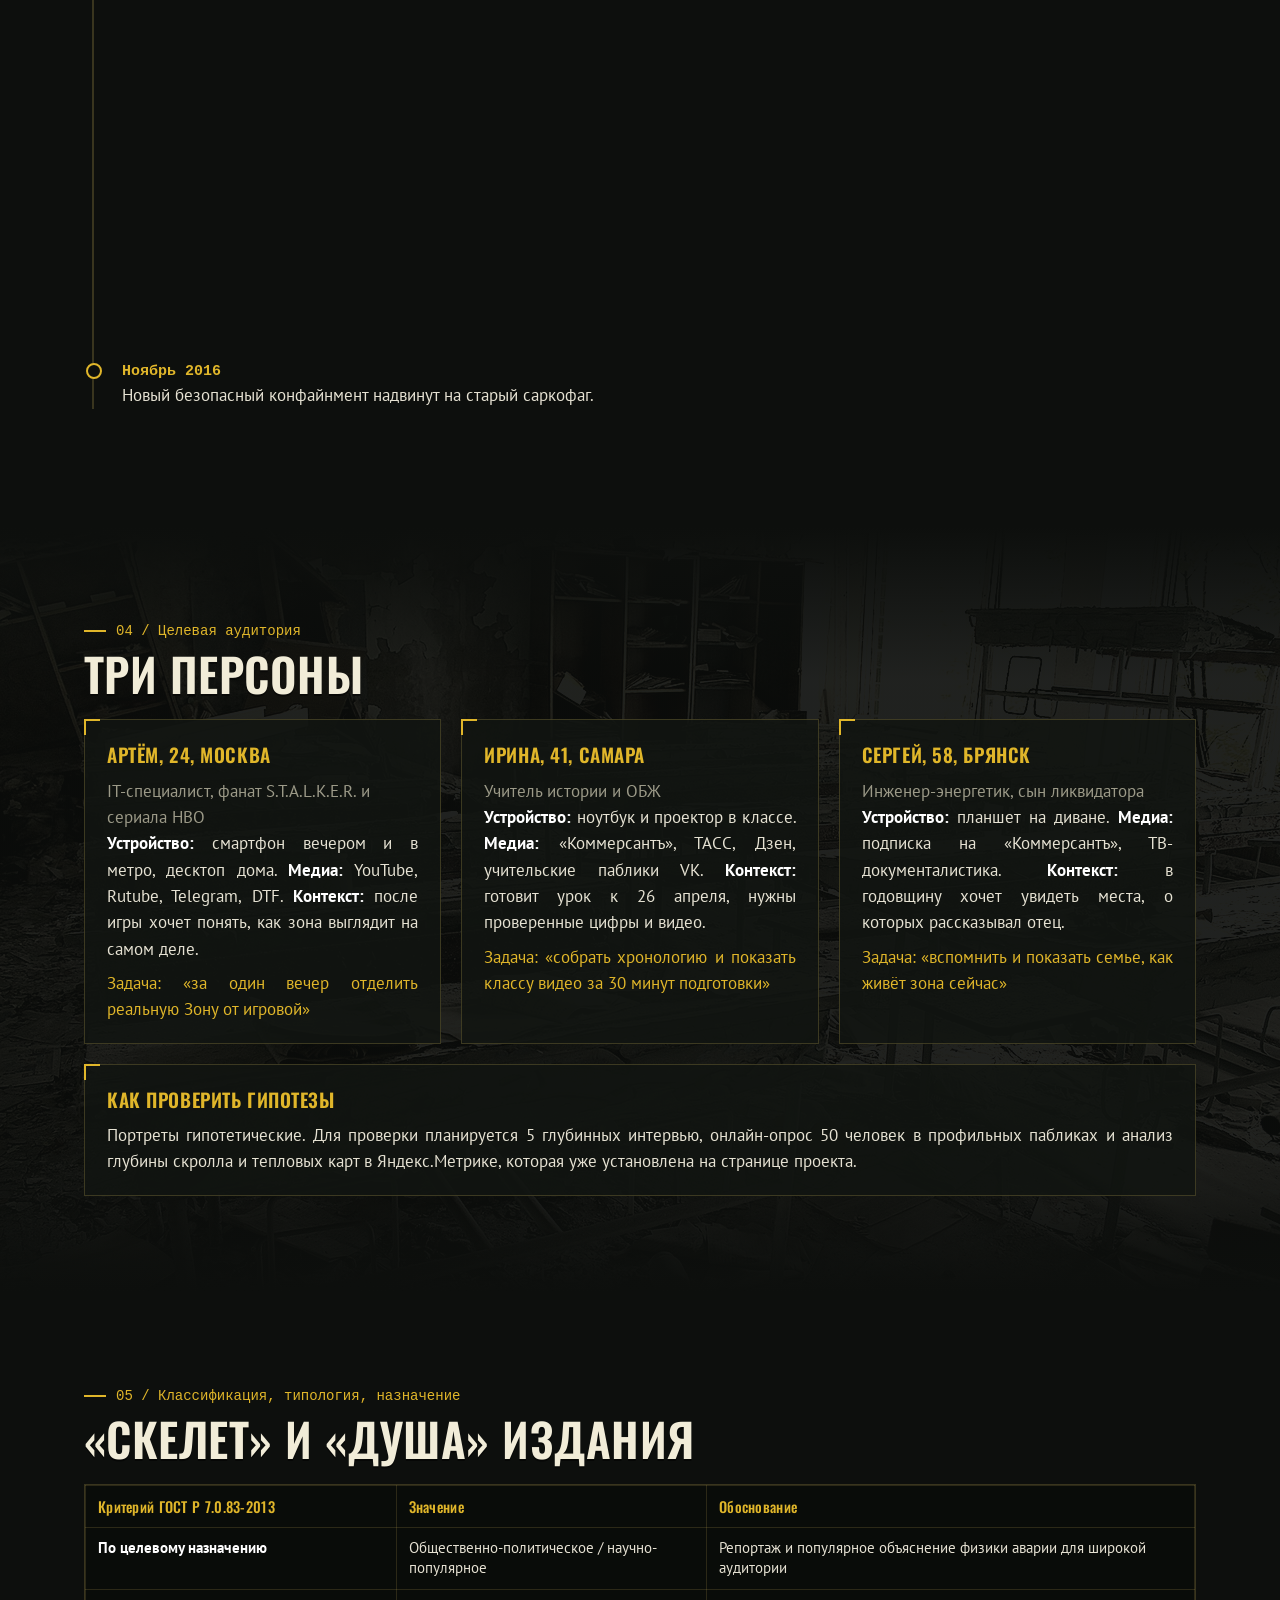
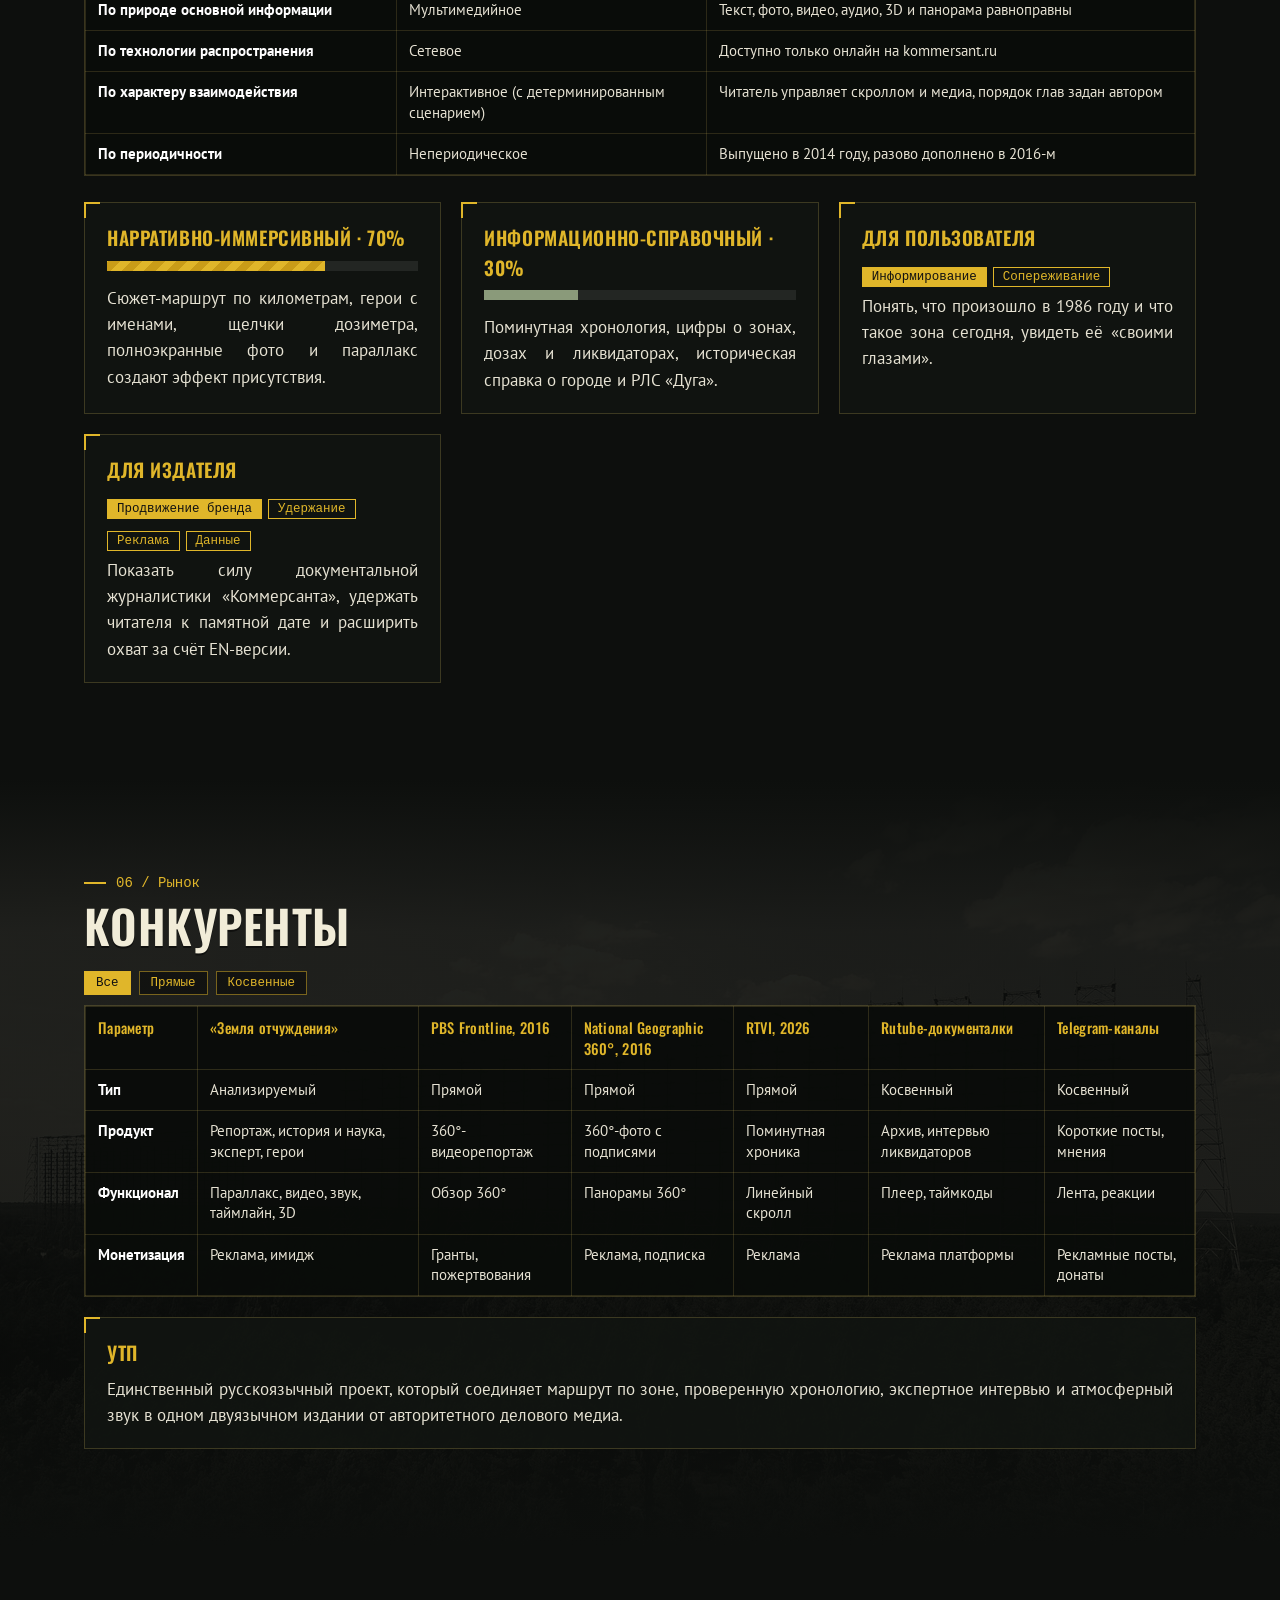
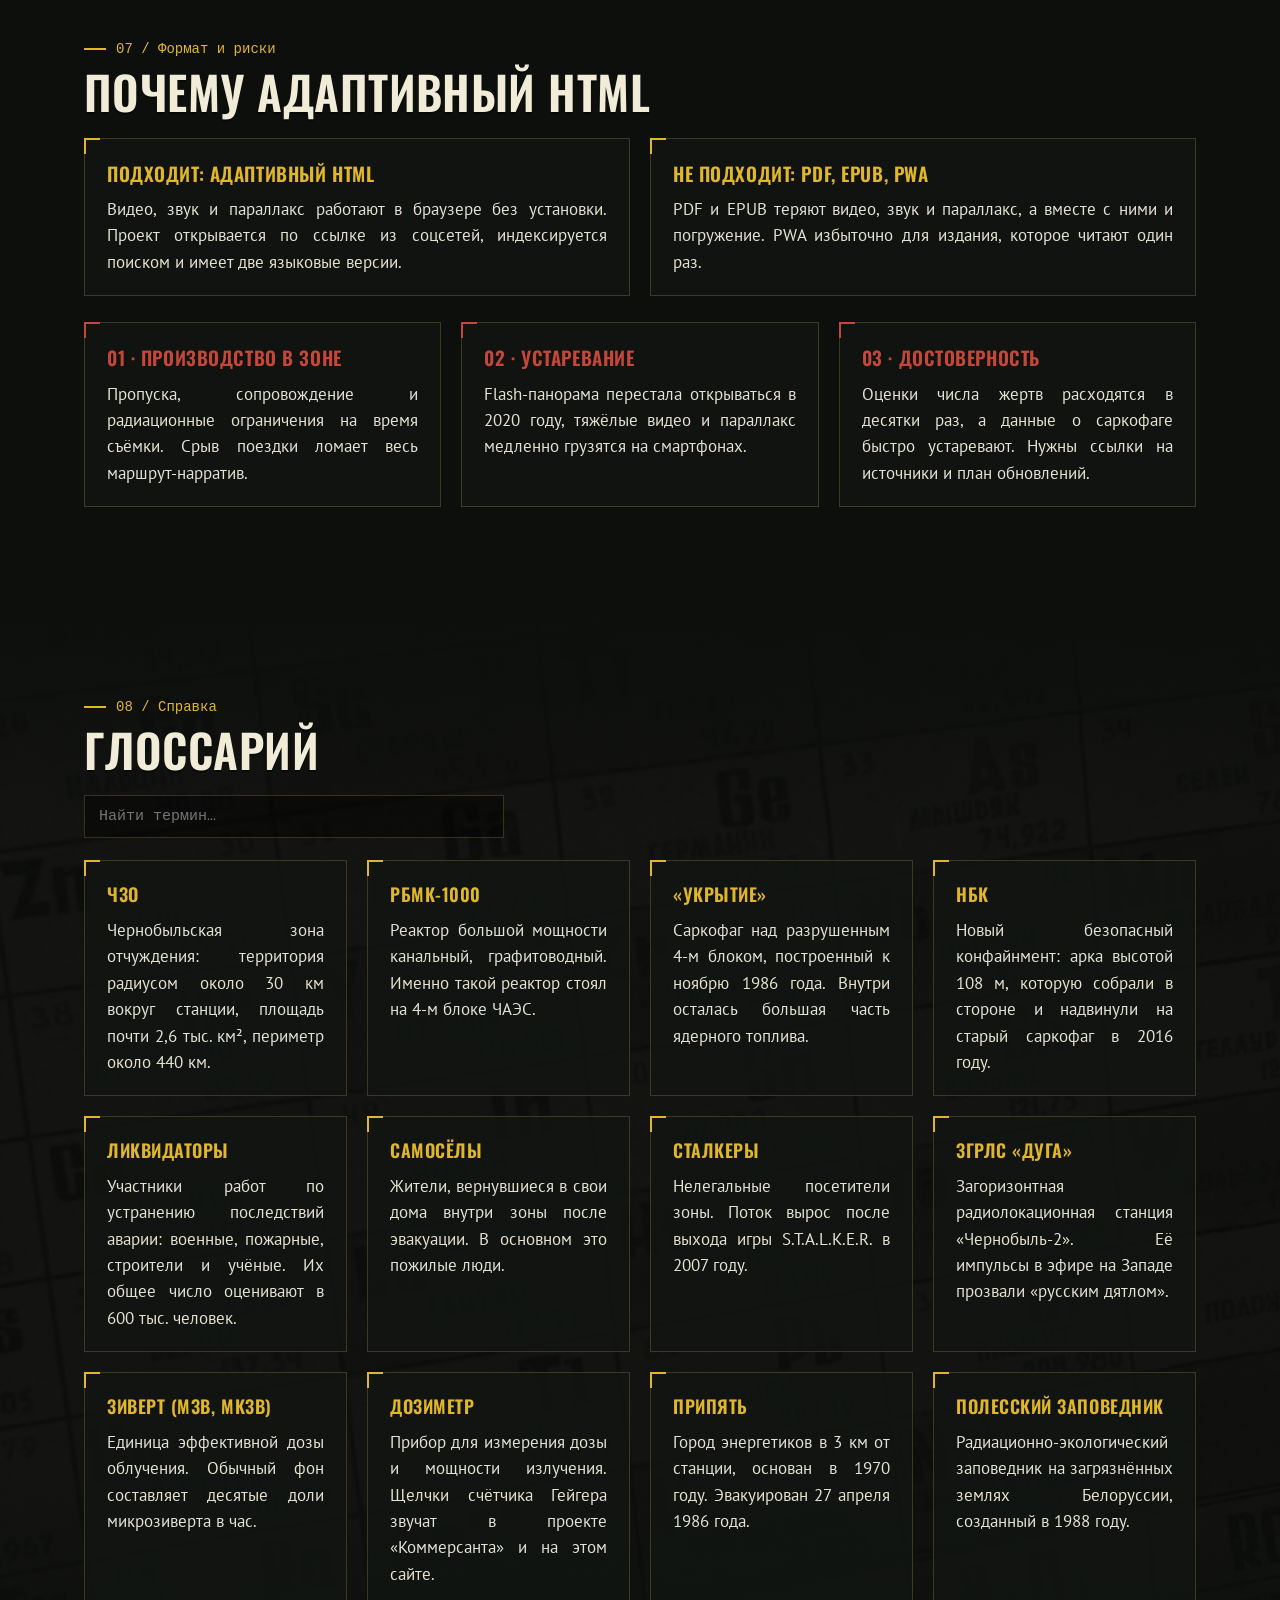
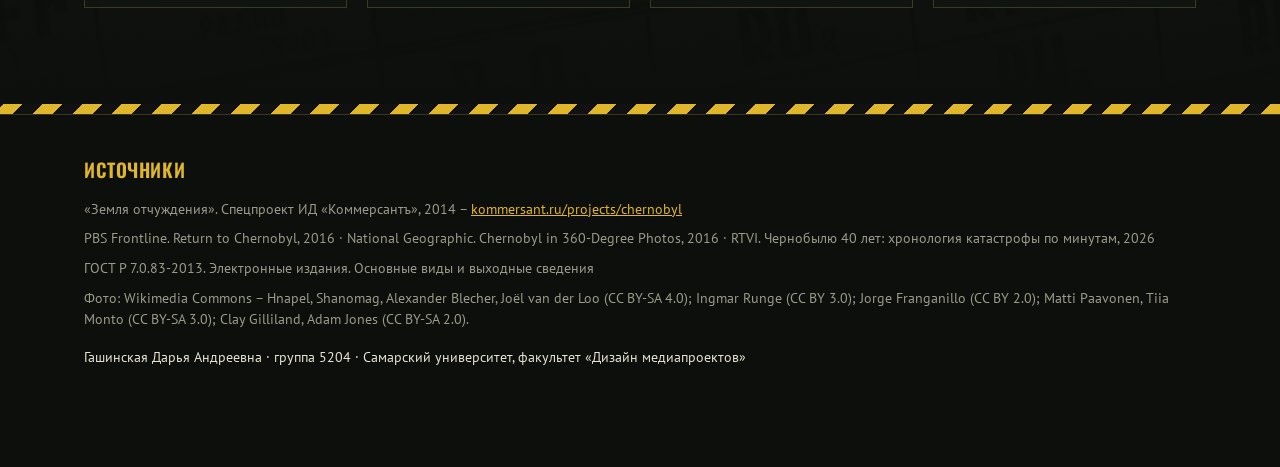
==== commit a05ebc8b: "Вернуть прошлый фоновый эмбиент Co-Authored-By: Claude Opus 5.5 <noreply@anthropic.com>" ====
--- a/index.html
+++ b/index.html
@@ -397,7 +397,7 @@
 
 <script src="assets/geiger.js?v=4"></script>
 <script src="assets/tables.js?v=6"></script>
-<script src="assets/ambient.js?v=7"></script>
+<script src="assets/ambient.js?v=8"></script>
 <script src="assets/music.js?v=5"></script>
 <script>
 (function(){
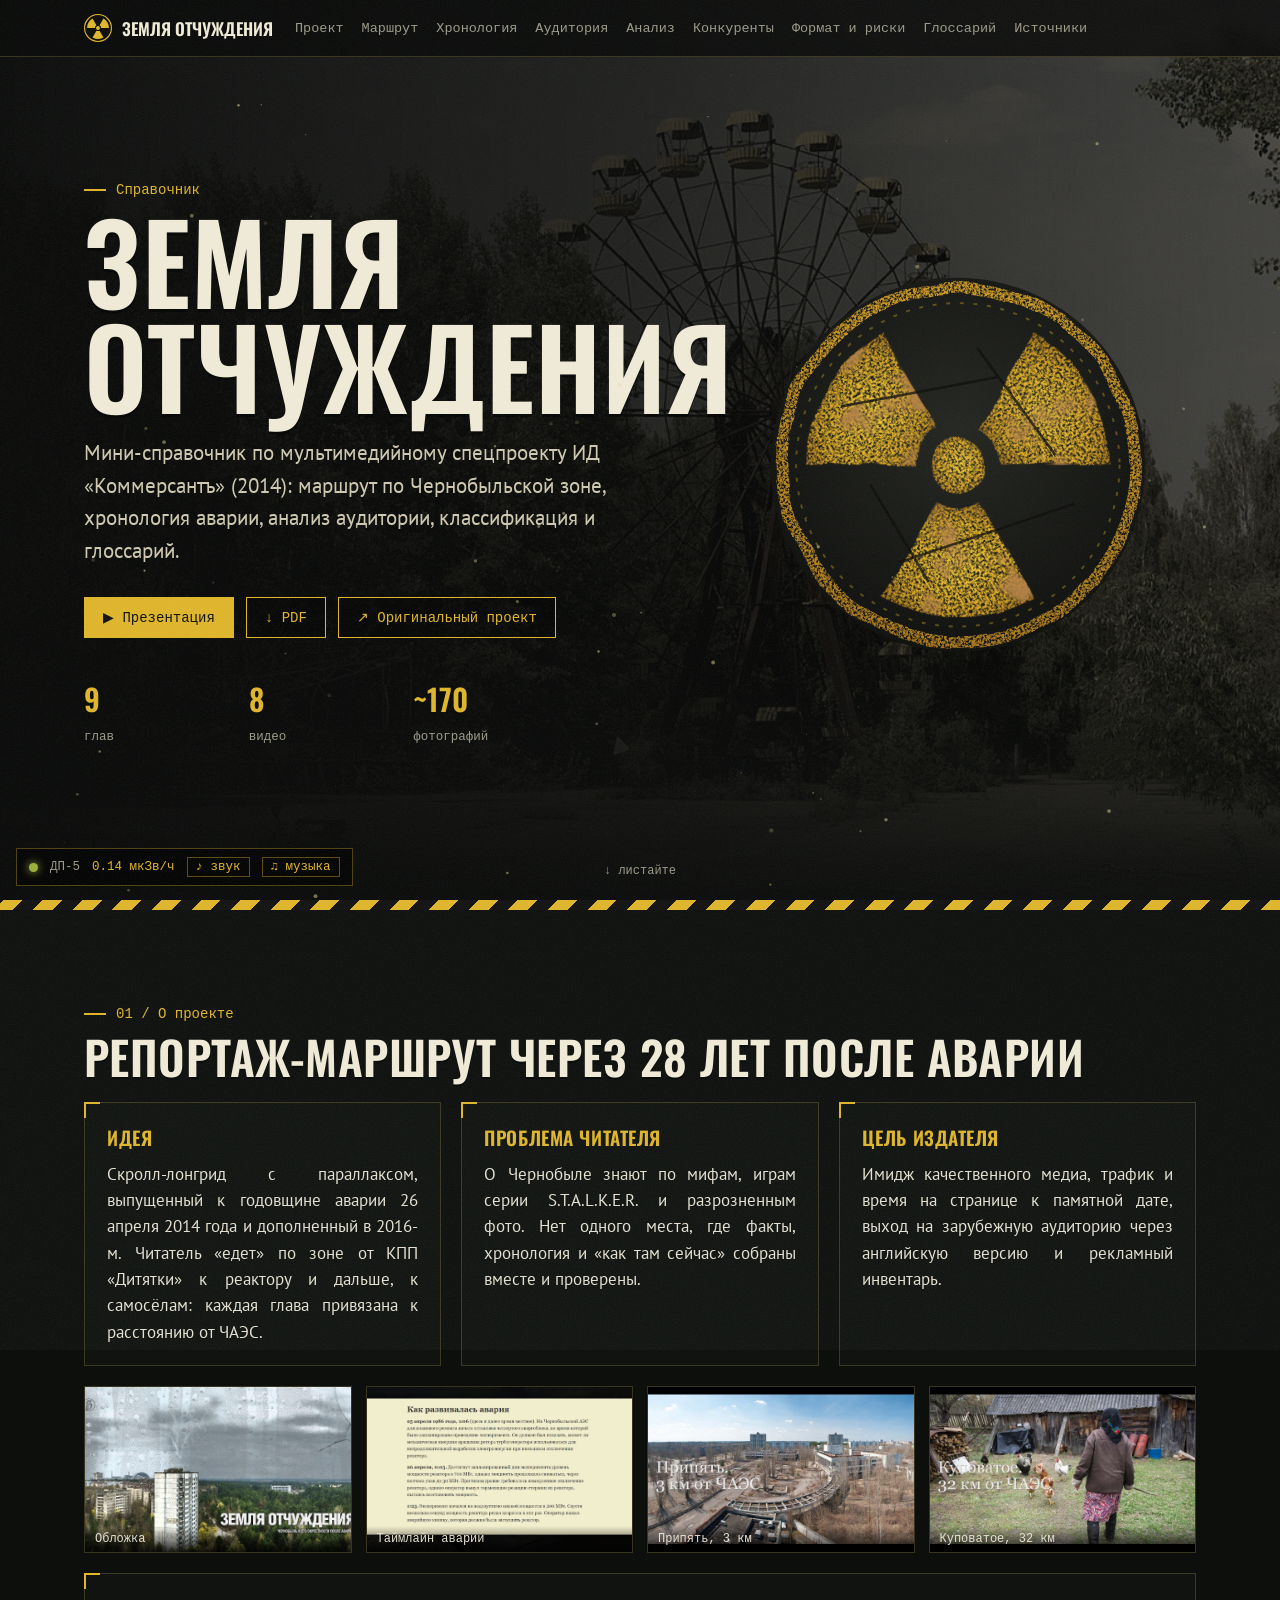
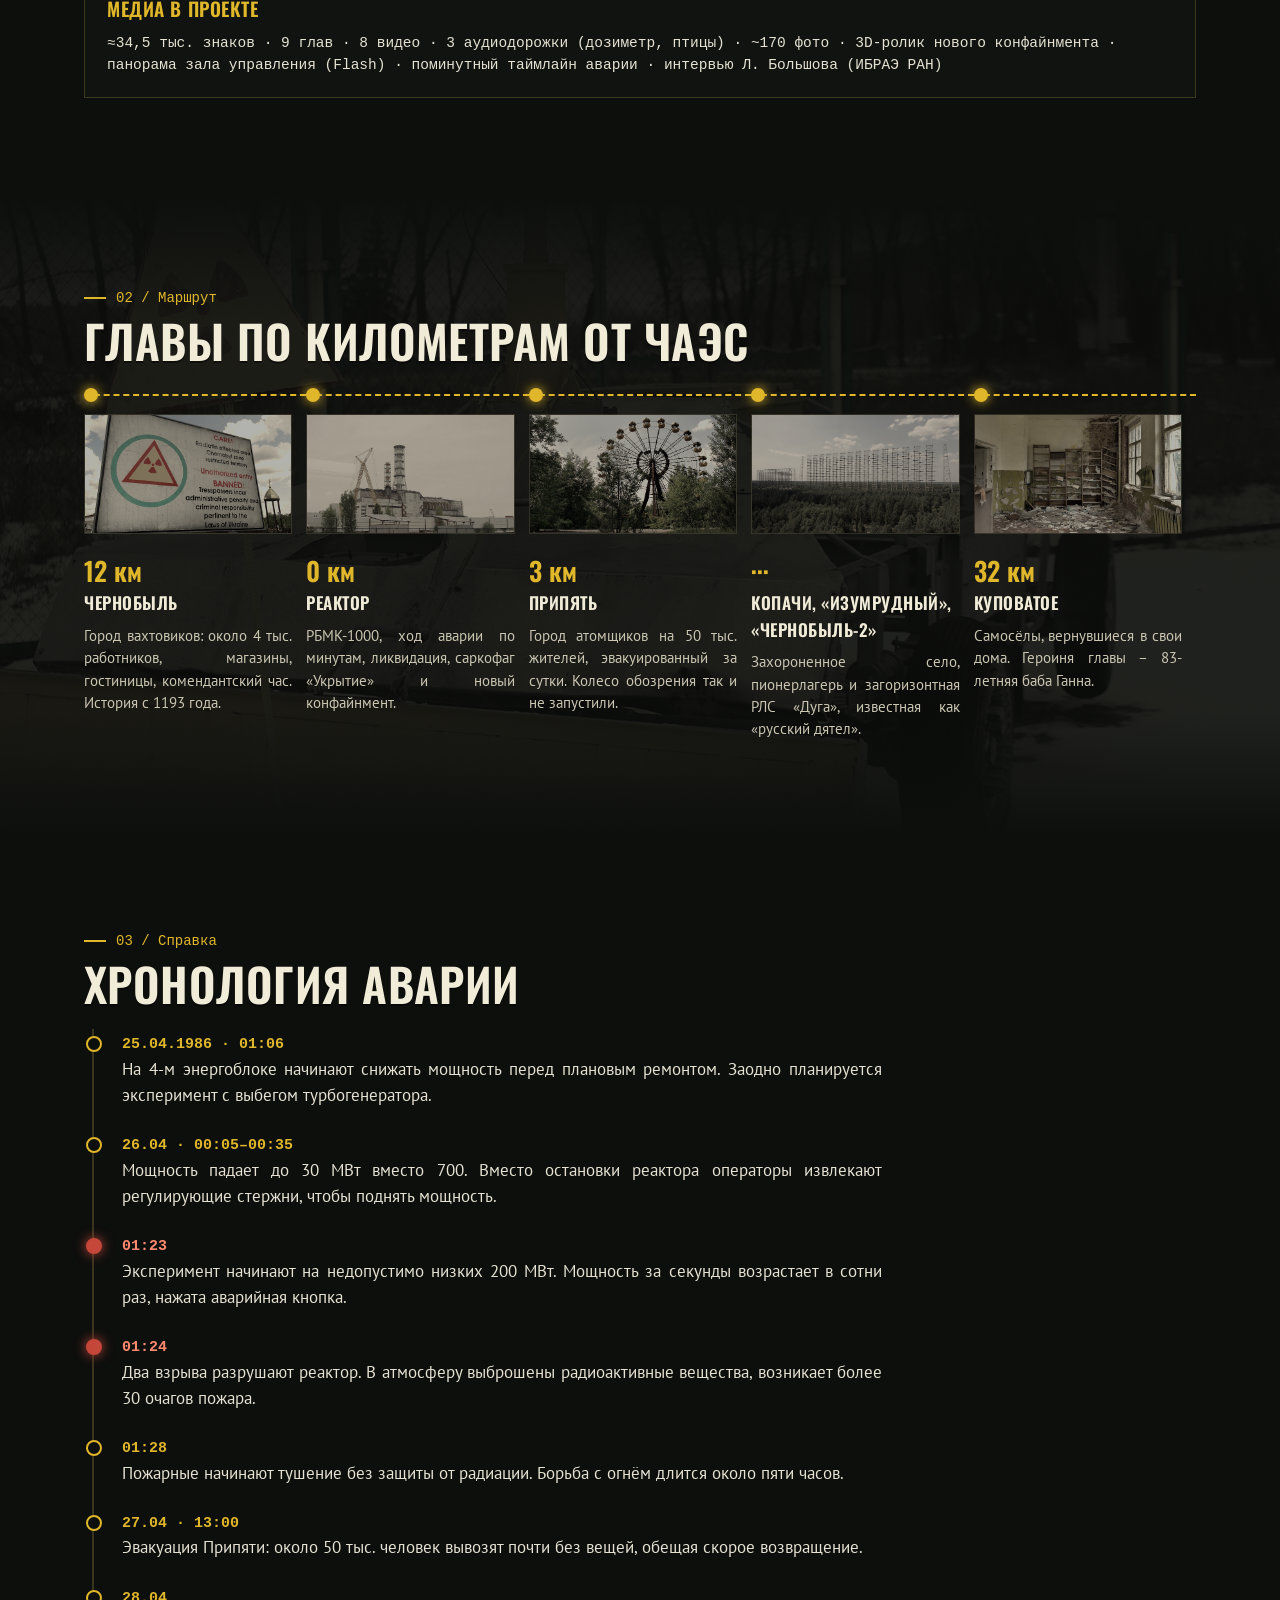
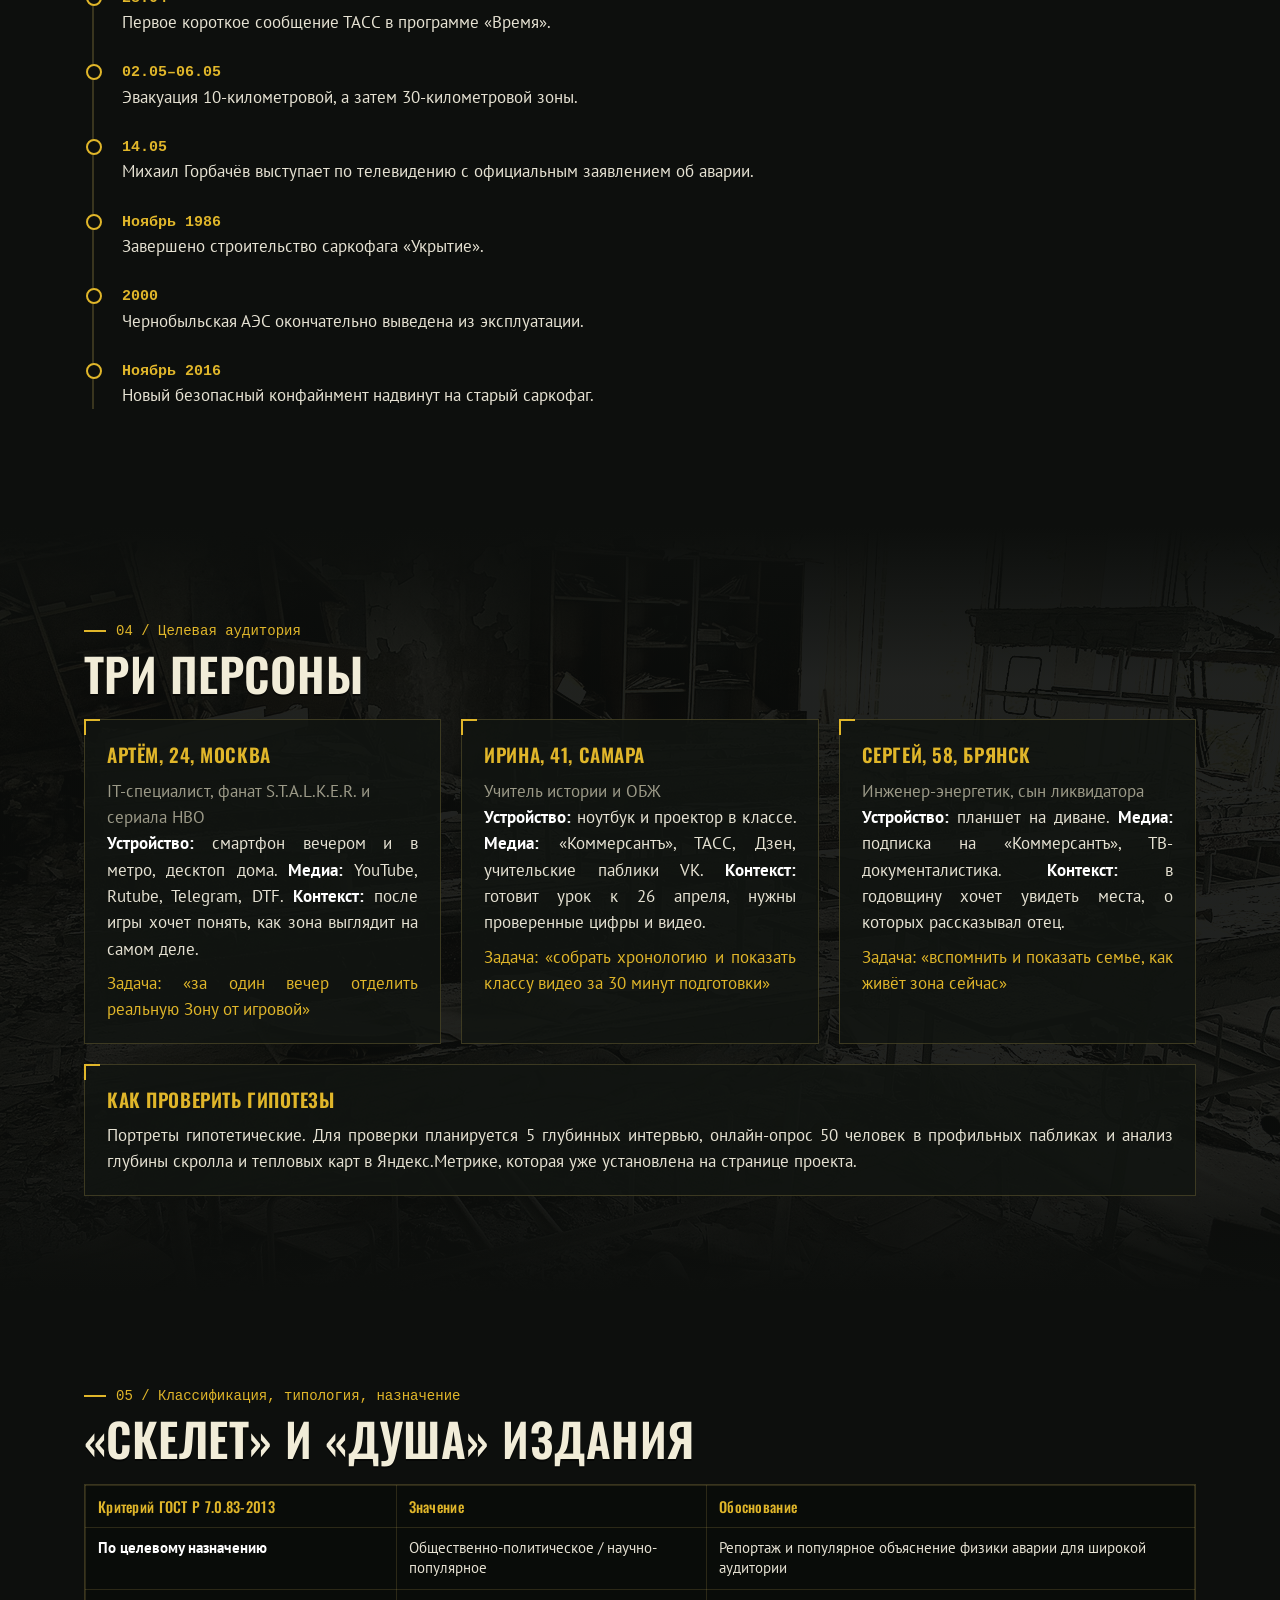
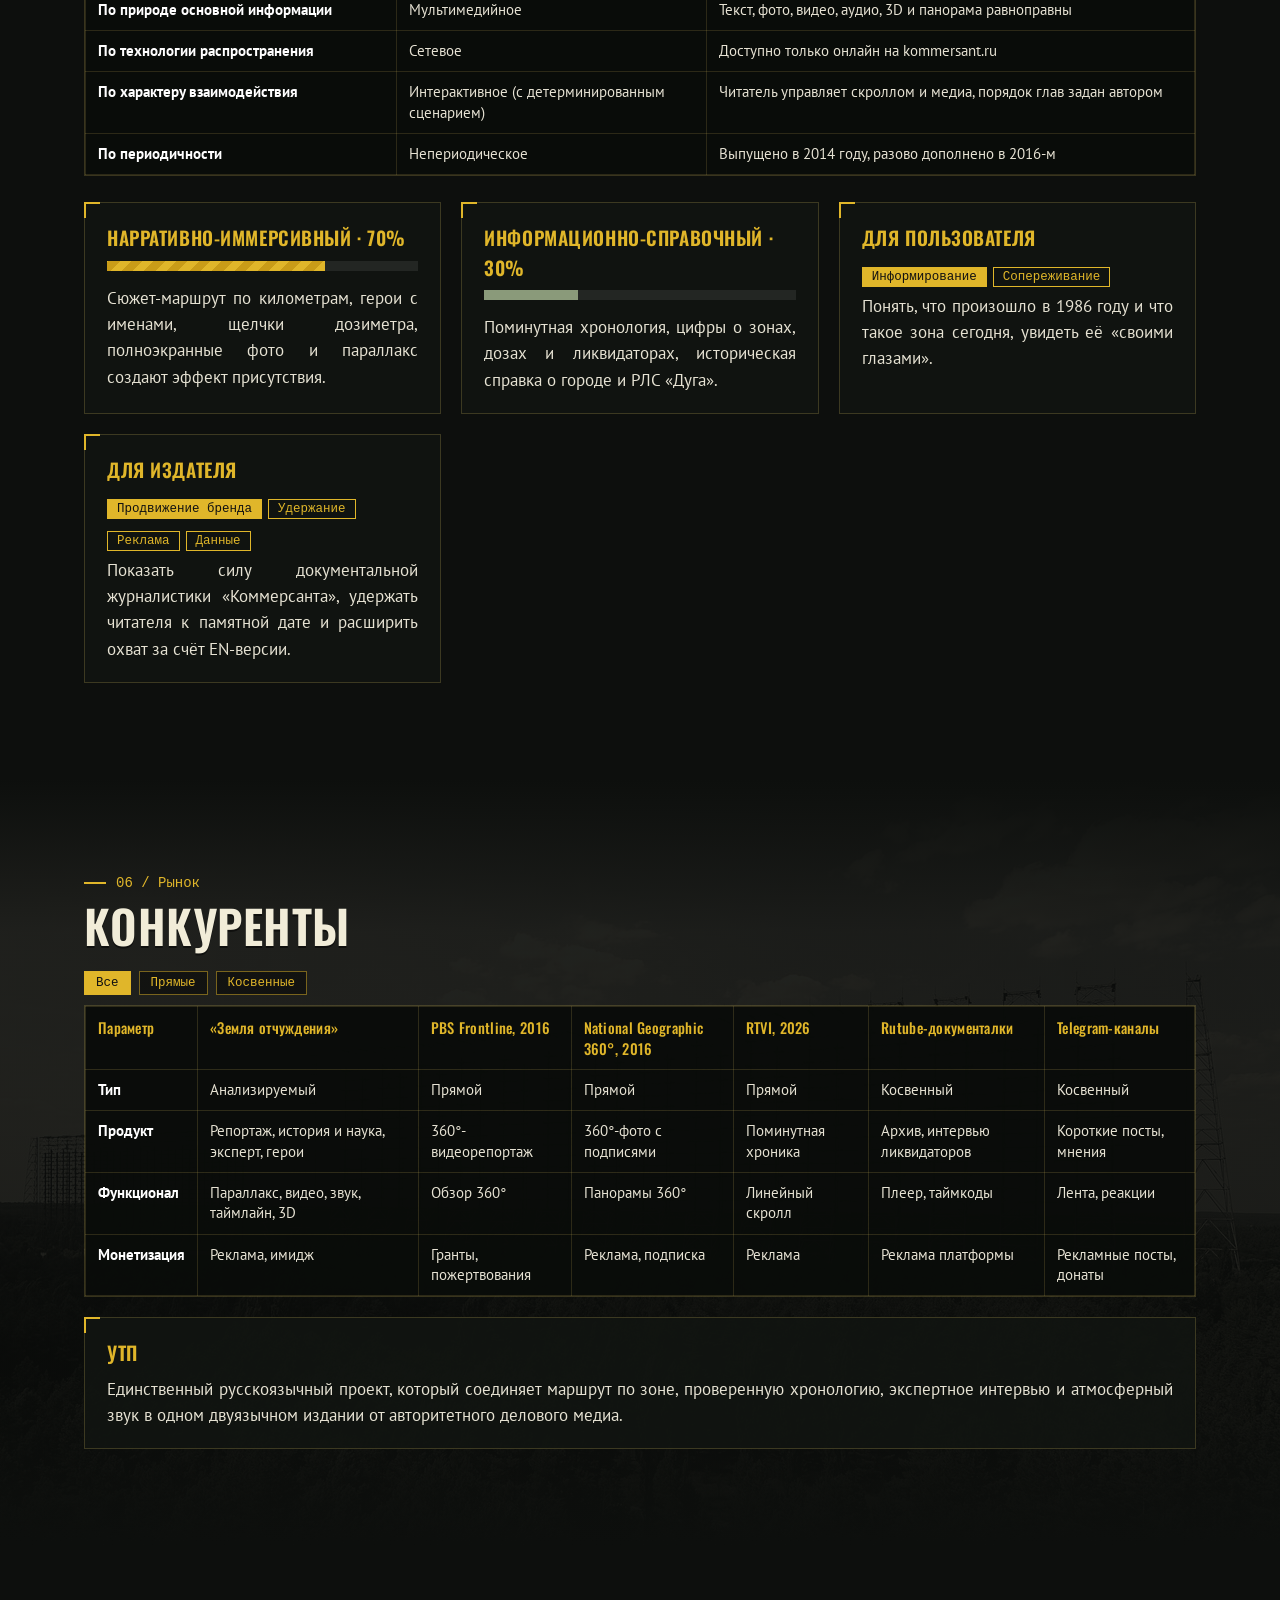
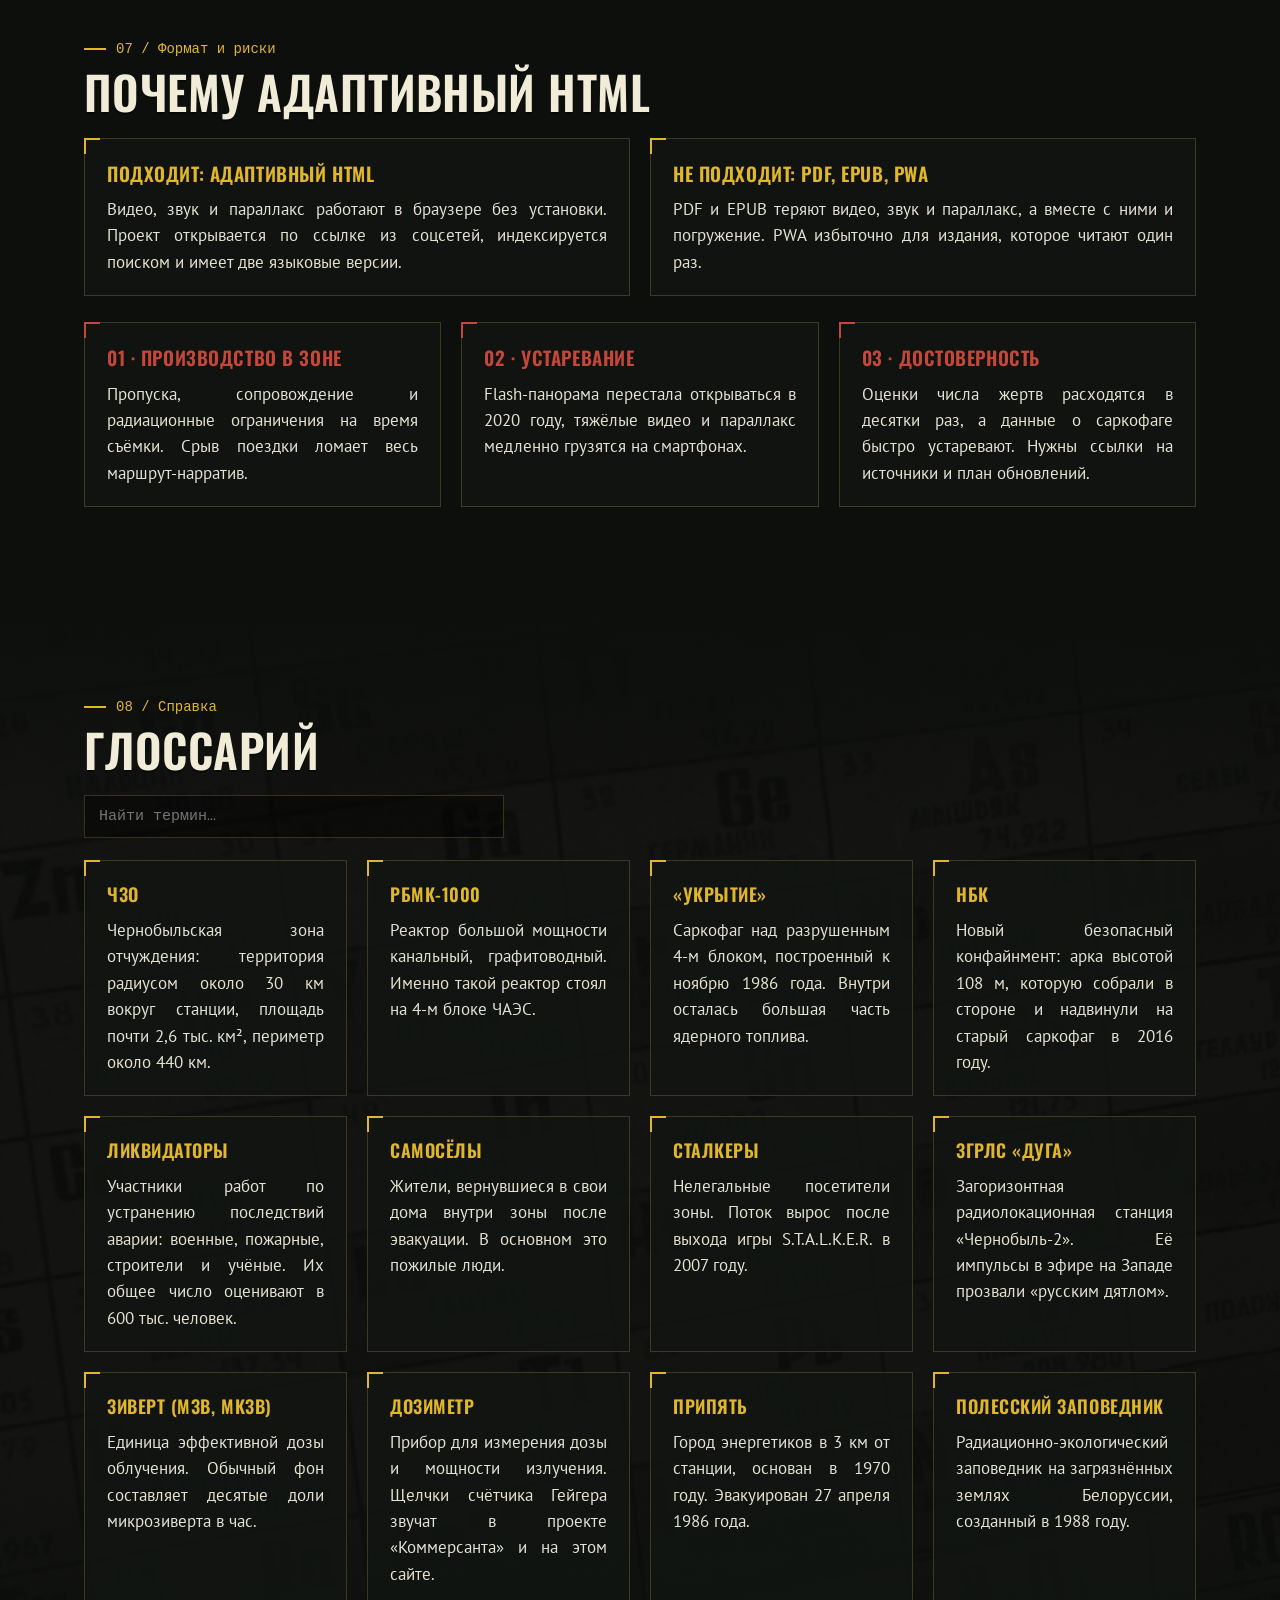
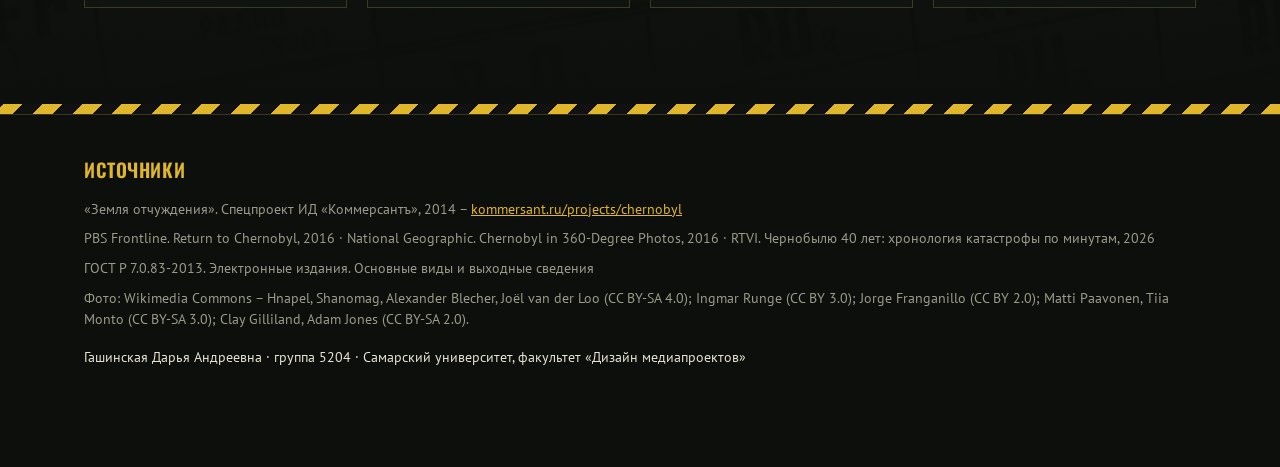
==== commit 0a90c6cd: "Убрать «RU/EN версии» с первого экрана Co-Authored-By: Claude Opus 5.5 <noreply@anthropic.com>" ====
--- a/index.html
+++ b/index.html
@@ -62,7 +62,7 @@
 .btn{display:inline-flex;align-items:center;gap:8px;padding:11px 18px;border:1px solid var(--acc);color:var(--acc);text-decoration:none;font:14px "PT Mono",monospace;transition:.2s;background:rgba(0,0,0,.35)}
 .btn:hover,.btn.solid{background:var(--acc);color:#111}
 .btn.solid:hover{background:#f2c936}
-.stats{display:grid;grid-template-columns:repeat(4,1fr);gap:14px;margin-top:38px;max-width:640px}
+.stats{display:grid;grid-template-columns:repeat(3,1fr);gap:14px;margin-top:38px;max-width:480px}
 .stat b{display:block;font:600 30px Oswald,sans-serif;color:var(--acc)}
 .stat span{font:12.5px "PT Mono",monospace;color:var(--muted)}
 .scroll{position:absolute;left:50%;bottom:22px;transform:translateX(-50%);font:12px "PT Mono",monospace;color:var(--muted);animation:bob 2s infinite}
@@ -212,7 +212,6 @@
         <div class="stat"><b>9</b><span>глав</span></div>
         <div class="stat"><b>8</b><span>видео</span></div>
         <div class="stat"><b>~170</b><span>фотографий</span></div>
-        <div class="stat"><b>RU/EN</b><span>версии</span></div>
       </div>
     </div>
     <svg class="rad" viewBox="0 0 200 200"><use href="#radsign"/></svg>
